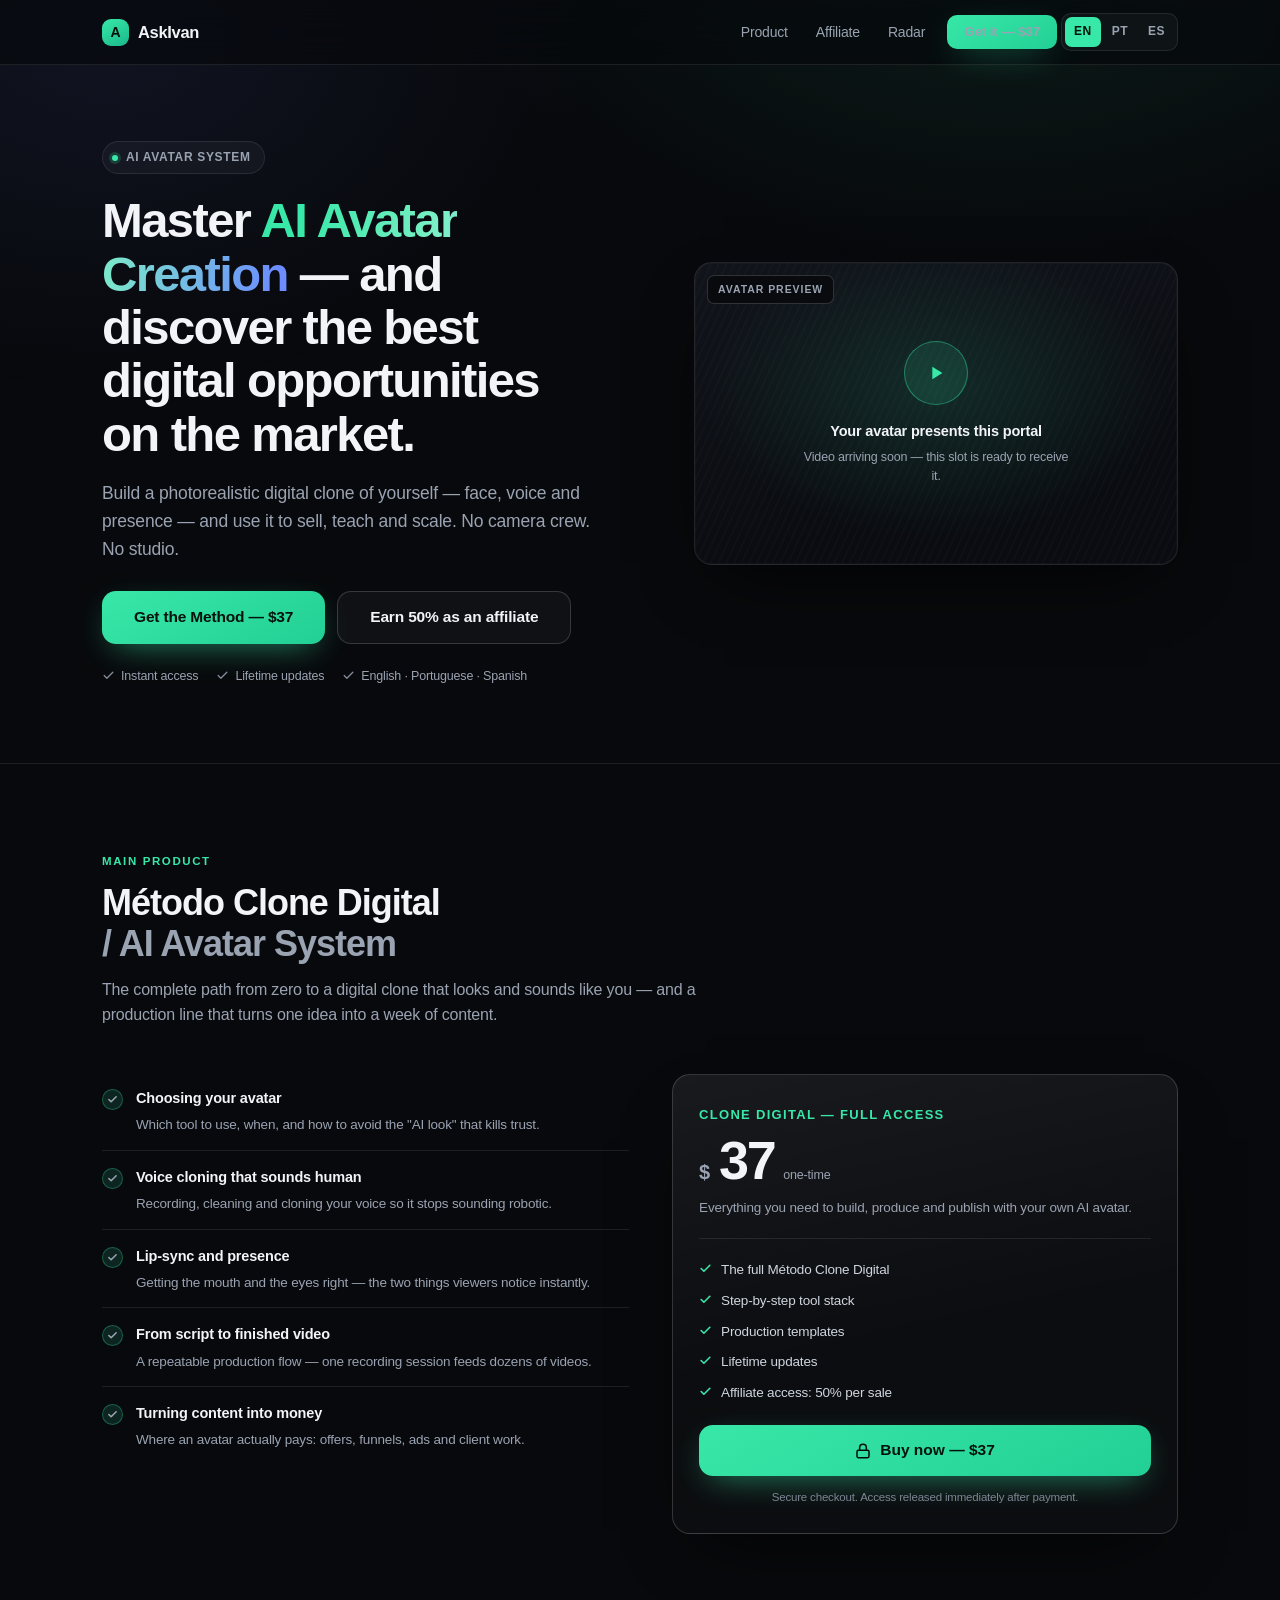
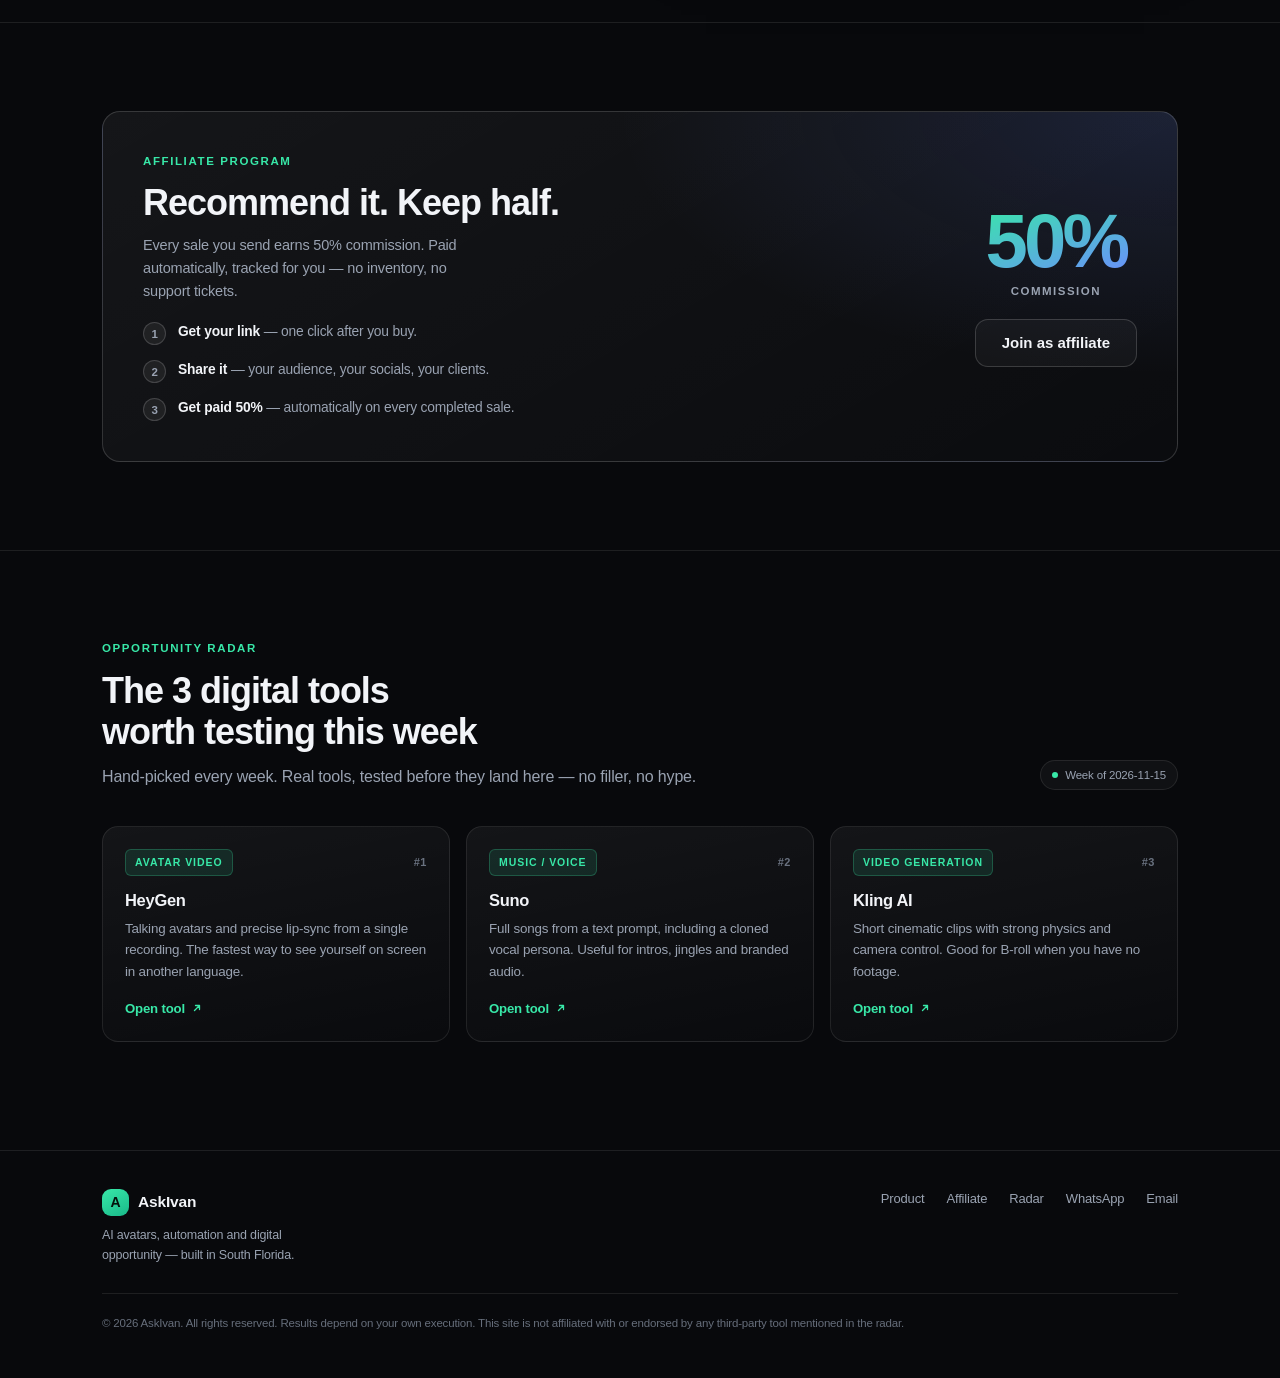
==== index.html @ 00fe72eb "askivan.co: multilingual portal (EN/PT/ES), hero video slot, $37 product + 50% affiliate placeholder" ====
<!DOCTYPE html>
<html lang="en">
<head>
<meta charset="UTF-8">
<meta name="viewport" content="width=device-width, initial-scale=1.0">
<title>AskIvan — AI Avatar System | Domine Avatares com IA</title>
<meta name="description" content="Master AI avatar creation and discover the best digital opportunities on the market. Método Clone Digital + weekly opportunity radar.">
<meta name="theme-color" content="#08090c">
<script>document.documentElement.classList.add("js")</script>
<meta property="og:type" content="website">
<meta property="og:url" content="https://askivan.co/">
<meta property="og:title" content="AskIvan — AI Avatar System">
<meta property="og:description" content="Master AI avatar creation — and discover the best digital opportunities on the market.">
<link rel="canonical" href="https://askivan.co/">
<link rel="icon" href="data:image/svg+xml,<svg xmlns='http://www.w3.org/2000/svg' viewBox='0 0 100 100'><rect width='100' height='100' rx='22' fill='%230b0d11'/><text x='50' y='68' font-size='52' font-family='system-ui,sans-serif' font-weight='700' fill='%2338e8a8' text-anchor='middle'>A</text></svg>">
<style>
:root{
  --bg:#08090c;
  --bg-2:#0d0f14;
  --surface:rgba(255,255,255,.035);
  --surface-2:rgba(255,255,255,.06);
  --line:rgba(255,255,255,.09);
  --line-2:rgba(255,255,255,.16);
  --text:#f2f4f8;
  --muted:#9aa3b2;
  --accent:#38e8a8;
  --accent-ink:#04120c;
  --accent-2:#6c8cff;
  --radius:18px;
  --max:1120px;
  --ease:cubic-bezier(.22,.61,.36,1);
}
*,*::before,*::after{box-sizing:border-box;margin:0;padding:0}
html{scroll-behavior:smooth;-webkit-text-size-adjust:100%}
body{
  background:var(--bg);color:var(--text);
  font-family:-apple-system,BlinkMacSystemFont,"Segoe UI",Inter,Roboto,"Helvetica Neue",Arial,sans-serif;
  line-height:1.6;letter-spacing:-.011em;
  -webkit-font-smoothing:antialiased;
  overflow-x:hidden;
}
body::before{
  content:"";position:fixed;inset:0;pointer-events:none;z-index:0;
  background:
    radial-gradient(60rem 40rem at 78% -12%,rgba(56,232,168,.10),transparent 60%),
    radial-gradient(50rem 36rem at 8% 4%,rgba(108,140,255,.09),transparent 62%);
}
img,video{max-width:100%;display:block}
a{color:inherit;text-decoration:none}
button{font:inherit;color:inherit;border:0;background:none;cursor:pointer}
:focus-visible{outline:2px solid var(--accent);outline-offset:3px;border-radius:6px}
.wrap{width:100%;max-width:var(--max);margin:0 auto;padding:0 22px;position:relative;z-index:1}
.sr{position:absolute;width:1px;height:1px;padding:0;margin:-1px;overflow:hidden;clip:rect(0 0 0 0);white-space:nowrap;border:0}

/* ---------- header ---------- */
.site-header{
  position:sticky;top:0;z-index:50;
  backdrop-filter:blur(18px) saturate(150%);
  -webkit-backdrop-filter:blur(18px) saturate(150%);
  background:rgba(8,9,12,.72);
  border-bottom:1px solid var(--line);
}
.header-inner{display:flex;align-items:center;gap:14px;height:64px}
.brand{display:flex;align-items:center;gap:9px;font-weight:750;font-size:16.5px;letter-spacing:-.02em;flex-shrink:0}
.brand-mark{
  width:27px;height:27px;border-radius:9px;display:grid;place-items:center;
  background:linear-gradient(150deg,var(--accent),#19b98a);
  color:var(--accent-ink);font-size:14px;font-weight:800;
}
.nav{display:flex;gap:4px;margin-left:auto;align-items:center}
.nav a{
  padding:8px 12px;border-radius:9px;font-size:14px;color:var(--muted);
  transition:color .18s var(--ease),background .18s var(--ease);white-space:nowrap;
}
.nav a:hover{color:var(--text);background:var(--surface)}
.lang{
  display:flex;gap:2px;padding:3px;border-radius:10px;
  background:var(--surface);border:1px solid var(--line);flex-shrink:0;
}
.lang button{
  padding:5px 9px;border-radius:7px;font-size:12px;font-weight:700;letter-spacing:.04em;
  color:var(--muted);transition:all .18s var(--ease);
}
.lang button:hover{color:var(--text)}
.lang button[aria-pressed="true"]{background:var(--accent);color:var(--accent-ink)}

/* ---------- buttons ---------- */
.btn{
  display:inline-flex;align-items:center;justify-content:center;gap:9px;
  padding:14px 26px;border-radius:13px;font-weight:680;font-size:15px;
  transition:transform .18s var(--ease),box-shadow .22s var(--ease),background .18s var(--ease),border-color .18s var(--ease);
  text-align:center;line-height:1.2;
}
.btn:hover{transform:translateY(-2px)}
.btn:active{transform:translateY(0)}
.btn-primary{
  background:linear-gradient(150deg,var(--accent),#22cf95);
  color:var(--accent-ink);
  box-shadow:0 10px 34px -12px rgba(56,232,168,.65);
}
.btn-primary:hover{box-shadow:0 16px 42px -12px rgba(56,232,168,.8)}
.btn-ghost{
  background:var(--surface);border:1px solid var(--line-2);color:var(--text);
}
.btn-ghost:hover{background:var(--surface-2);border-color:rgba(255,255,255,.28)}
.btn-lg{padding:16px 32px;font-size:15.5px;border-radius:14px}
.btn-block{width:100%}

/* ---------- hero ---------- */
.hero{padding:clamp(38px,6vw,76px) 0 clamp(46px,6vw,80px)}
.hero-grid{
  display:grid;grid-template-columns:1.05fr .95fr;
  gap:clamp(28px,4.5vw,58px);align-items:center;
}
.eyebrow{
  display:inline-flex;align-items:center;gap:8px;
  padding:6px 13px 6px 9px;border-radius:999px;
  background:var(--surface);border:1px solid var(--line);
  font-size:12px;font-weight:650;letter-spacing:.055em;text-transform:uppercase;color:var(--muted);
  margin-bottom:20px;
}
.dot{width:6px;height:6px;border-radius:50%;background:var(--accent);box-shadow:0 0 0 3px rgba(56,232,168,.18)}
h1{
  font-size:clamp(30px,4.6vw,49px);line-height:1.09;letter-spacing:-.033em;font-weight:780;
  margin-bottom:18px;text-wrap:balance;
}
.grad{
  background:linear-gradient(100deg,var(--accent) 12%,#7df0c6 48%,var(--accent-2) 96%);
  -webkit-background-clip:text;background-clip:text;color:transparent;
}
.lede{font-size:clamp(15px,1.55vw,17.5px);color:var(--muted);max-width:36em;margin-bottom:28px;text-wrap:pretty}
.hero-cta{display:flex;flex-wrap:wrap;gap:12px;margin-bottom:22px}
.micro{display:flex;flex-wrap:wrap;gap:7px 18px;font-size:12.5px;color:var(--muted)}
.micro span{display:inline-flex;align-items:center;gap:6px}
.micro svg{flex-shrink:0;opacity:.85}

/* video slot */
.video-slot{
  position:relative;border-radius:var(--radius);overflow:hidden;
  border:1px solid var(--line);background:linear-gradient(165deg,#11141b,#0a0c11 72%);
  aspect-ratio:16/10;
  box-shadow:0 28px 70px -30px rgba(0,0,0,.95),0 0 0 1px rgba(255,255,255,.02) inset;
}
.video-slot video,.video-slot iframe{width:100%;height:100%;object-fit:cover;border:0}
.video-ph{
  position:absolute;inset:0;display:grid;place-items:center;text-align:center;padding:26px;
  background:
    radial-gradient(70% 70% at 50% 42%,rgba(56,232,168,.13),transparent 70%),
    repeating-linear-gradient(115deg,rgba(255,255,255,.014) 0 2px,transparent 2px 7px);
}
.video-ph-inner{max-width:270px}
.play-ring{
  width:64px;height:64px;border-radius:50%;display:grid;place-items:center;margin:0 auto 15px;
  background:rgba(56,232,168,.11);border:1px solid rgba(56,232,168,.42);color:var(--accent);
  transition:transform .25s var(--ease),background .25s var(--ease);
}
.video-slot:hover .play-ring{transform:scale(1.07);background:rgba(56,232,168,.17)}
.video-ph strong{display:block;font-size:14.5px;font-weight:680;margin-bottom:5px}
.video-ph small{display:block;font-size:12.5px;color:var(--muted);line-height:1.5}
.video-badge{
  position:absolute;top:12px;left:12px;z-index:2;
  padding:5px 10px;border-radius:7px;font-size:10.5px;font-weight:700;letter-spacing:.09em;text-transform:uppercase;
  background:rgba(8,9,12,.82);border:1px solid var(--line-2);color:var(--muted);
  backdrop-filter:blur(8px);
}

/* ---------- sections ---------- */
section{position:relative;z-index:1}
.sec{padding:clamp(50px,7vw,88px) 0;border-top:1px solid var(--line)}
.sec-head{max-width:640px;margin-bottom:clamp(30px,4vw,46px)}
.kicker{
  font-size:11.5px;font-weight:720;letter-spacing:.14em;text-transform:uppercase;
  color:var(--accent);margin-bottom:12px;display:block;
}
h2{font-size:clamp(24px,3.3vw,36px);line-height:1.15;letter-spacing:-.028em;font-weight:760;margin-bottom:12px;text-wrap:balance}
.sec-head p{color:var(--muted);font-size:clamp(14.5px,1.4vw,16px);text-wrap:pretty}

/* product */
.product-grid{display:grid;grid-template-columns:1.02fr .98fr;gap:clamp(24px,3.4vw,46px);align-items:start}
.features{list-style:none;display:grid;gap:2px}
.features li{display:flex;gap:13px;padding:13px 0;border-bottom:1px solid var(--line);align-items:flex-start}
.features li:last-child{border-bottom:0}
.check{
  width:21px;height:21px;border-radius:50%;flex-shrink:0;display:grid;place-items:center;margin-top:2px;
  background:rgba(56,232,168,.13);border:1px solid rgba(56,232,168,.3);color:var(--accent);
}
.features b{display:block;font-size:14.5px;font-weight:660;margin-bottom:1px}
.features span{font-size:13.5px;color:var(--muted);line-height:1.5}
.price-card{
  border-radius:var(--radius);padding:26px;position:relative;overflow:hidden;
  background:linear-gradient(168deg,rgba(255,255,255,.07),rgba(255,255,255,.02) 55%);
  border:1px solid var(--line-2);
  box-shadow:0 30px 70px -34px rgba(0,0,0,.9);
}
.price-card::before{
  content:"";position:absolute;inset:-1px -1px auto;height:1px;
  background:linear-gradient(90deg,transparent,rgba(56,232,168,.75),transparent);
}
.price-tag{display:flex;align-items:baseline;gap:9px;margin:6px 0 4px}
.price-tag .cur{font-size:20px;font-weight:600;color:var(--muted)}
.price-tag .amt{font-size:clamp(42px,5.4vw,54px);font-weight:780;letter-spacing:-.045em;line-height:1}
.price-tag .per{font-size:12.5px;color:var(--muted);font-weight:500}
.plan-name{font-size:13px;font-weight:700;letter-spacing:.1em;text-transform:uppercase;color:var(--accent)}
.plan-desc{color:var(--muted);font-size:13.5px;margin:10px 0 20px;line-height:1.55}
.plan-list{list-style:none;display:grid;gap:9px;margin:0 0 22px;font-size:13.5px}
.plan-list li{display:flex;gap:9px;align-items:flex-start;color:#cfd6e0}
.plan-list svg{color:var(--accent);flex-shrink:0;margin-top:3px}
.plan-note{font-size:11.5px;color:#7d8694;text-align:center;margin-top:13px;line-height:1.55}
.price-card hr{border:0;border-top:1px solid var(--line);margin:20px 0}

/* affiliate */
.aff{
  border-radius:var(--radius);padding:clamp(24px,3.6vw,40px);position:relative;overflow:hidden;
  background:
    radial-gradient(90% 130% at 100% 0%,rgba(108,140,255,.15),transparent 58%),
    linear-gradient(150deg,rgba(255,255,255,.055),rgba(255,255,255,.015));
  border:1px solid var(--line-2);
}
.aff-grid{display:grid;grid-template-columns:1fr auto;gap:clamp(22px,3.4vw,44px);align-items:center}
.aff-pct{text-align:center;flex-shrink:0}
.aff-pct .n{
  font-size:clamp(52px,7.4vw,76px);font-weight:800;line-height:.92;letter-spacing:-.05em;
  background:linear-gradient(160deg,var(--accent),var(--accent-2));
  -webkit-background-clip:text;background-clip:text;color:transparent;
}
.aff-pct small{display:block;font-size:11.5px;letter-spacing:.13em;text-transform:uppercase;color:var(--muted);margin-top:6px;font-weight:650}
.steps{list-style:none;display:grid;gap:14px;margin:18px 0 0}
.steps li{display:flex;gap:12px;align-items:flex-start;font-size:13.8px}
.step-n{
  width:23px;height:23px;border-radius:50%;flex-shrink:0;display:grid;place-items:center;
  font-size:11.5px;font-weight:750;background:var(--surface-2);border:1px solid var(--line-2);color:var(--text);margin-top:1px;
}
.steps b{font-weight:660}
.steps span{color:var(--muted)}

/* radar */
.radar-head{display:flex;flex-wrap:wrap;align-items:flex-end;justify-content:space-between;gap:14px;margin-bottom:clamp(24px,3.4vw,36px)}
.radar-meta{
  display:inline-flex;align-items:center;gap:7px;font-size:11.5px;color:var(--muted);
  padding:5px 11px;border-radius:999px;background:var(--surface);border:1px solid var(--line);white-space:nowrap;
}
.pulse{width:6px;height:6px;border-radius:50%;background:var(--accent);animation:pulse 2.4s var(--ease) infinite}
@keyframes pulse{0%,100%{opacity:1;box-shadow:0 0 0 0 rgba(56,232,168,.5)}50%{opacity:.55;box-shadow:0 0 0 5px rgba(56,232,168,0)}}
.radar-grid{display:grid;grid-template-columns:repeat(3,1fr);gap:16px}
.card{
  display:flex;flex-direction:column;border-radius:16px;padding:22px;
  background:linear-gradient(168deg,rgba(255,255,255,.05),rgba(255,255,255,.012));
  border:1px solid var(--line);
  transition:transform .22s var(--ease),border-color .22s var(--ease),background .22s var(--ease),box-shadow .22s var(--ease);
  position:relative;overflow:hidden;
}
.card:hover{transform:translateY(-3px);border-color:rgba(56,232,168,.4);background:linear-gradient(168deg,rgba(56,232,168,.06),rgba(255,255,255,.02));box-shadow:0 22px 44px -26px rgba(0,0,0,.9)}
.card-top{display:flex;align-items:center;justify-content:space-between;gap:10px;margin-bottom:14px}
.tag{
  font-size:10.5px;font-weight:720;letter-spacing:.09em;text-transform:uppercase;
  padding:4px 9px;border-radius:6px;background:rgba(56,232,168,.11);color:var(--accent);border:1px solid rgba(56,232,168,.24);
}
.rank{font-size:11px;color:#69717f;font-weight:700;letter-spacing:.05em}
.card h3{font-size:16.5px;font-weight:700;letter-spacing:-.018em;margin-bottom:7px;line-height:1.3}
.card p{font-size:13.4px;color:var(--muted);line-height:1.58;margin-bottom:16px;flex:1}
.card-link{display:inline-flex;align-items:center;gap:6px;font-size:13.2px;font-weight:660;color:var(--accent);margin-top:auto}
.card-link svg{transition:transform .2s var(--ease)}
.card:hover .card-link svg{transform:translate(3px,-3px)}
.card-loading{opacity:.5}

/* footer */
.site-footer{border-top:1px solid var(--line);padding:38px 0 46px;margin-top:20px}
.foot-grid{display:flex;flex-wrap:wrap;gap:20px;justify-content:space-between;align-items:flex-start}
.foot-brand{font-weight:750;font-size:15.5px;display:flex;align-items:center;gap:9px;margin-bottom:9px}
.foot-note{font-size:12.5px;color:var(--muted);max-width:30ch;line-height:1.6}
.foot-links{display:flex;flex-wrap:wrap;gap:9px 22px;font-size:13px}
.foot-links a{color:var(--muted);transition:color .18s var(--ease)}
.foot-links a:hover{color:var(--accent)}
.legal{font-size:11.5px;color:#666e7b;margin-top:28px;padding-top:20px;border-top:1px solid var(--line);line-height:1.6}

/* modal */
.modal{
  position:fixed;inset:0;z-index:100;display:none;place-items:center;padding:20px;
  background:rgba(4,5,7,.78);backdrop-filter:blur(7px);-webkit-backdrop-filter:blur(7px);
}
.modal[open]{display:grid}
.modal-box{
  width:100%;max-width:440px;border-radius:20px;padding:30px;
  background:linear-gradient(168deg,#141821,#0b0d12);
  border:1px solid var(--line-2);box-shadow:0 40px 90px -30px #000;
  position:relative;animation:pop .24s var(--ease);
}
@keyframes pop{from{opacity:0;transform:translateY(12px) scale(.98)}to{opacity:1;transform:none}}
.modal-x{position:absolute;top:13px;right:13px;width:31px;height:31px;border-radius:9px;display:grid;place-items:center;color:var(--muted);background:var(--surface)}
.modal-x:hover{color:var(--text);background:var(--surface-2)}
.modal-box h3{font-size:20px;font-weight:730;letter-spacing:-.02em;margin-bottom:9px;padding-right:30px}
.modal-box p{font-size:14px;color:var(--muted);line-height:1.62;margin-bottom:22px}
.modal-tag{
  display:inline-block;font-size:10.5px;font-weight:720;letter-spacing:.1em;text-transform:uppercase;
  color:var(--accent);background:rgba(56,232,168,.1);border:1px solid rgba(56,232,168,.25);
  padding:4px 9px;border-radius:6px;margin-bottom:13px;
}

/* reveal — content is visible by default; only the .js class hides it first,
   so a failed script can never leave the page blank. */
.js .reveal{opacity:0;transform:translateY(16px);transition:opacity .6s var(--ease),transform .6s var(--ease)}
.js .reveal.in{opacity:1;transform:none}

/* ---------- responsive ---------- */
@media (max-width:900px){
  .hero-grid,.product-grid{grid-template-columns:1fr}
  .hero-grid{gap:32px}
  .video-slot{order:-1;aspect-ratio:16/11}
  .radar-grid{grid-template-columns:1fr}
  .aff-grid{grid-template-columns:1fr;text-align:left}
  .aff-pct{text-align:left}
  .nav a[data-nav]{display:none}
}
@media (max-width:600px){
  .header-inner{height:58px;gap:10px}
  .brand{font-size:15px}
  .btn-header{display:none}
  .lang button{padding:8px 12px;min-height:40px;min-width:40px}
  .wrap{padding:0 17px}
  .hero-cta{flex-direction:column}
  .hero-cta .btn{width:100%}
  .price-card{padding:22px}
  .modal-box{padding:24px}
  .video-slot{aspect-ratio:4/3}
}
@media (prefers-reduced-motion:reduce){
  *{animation-duration:.01ms!important;transition-duration:.01ms!important;scroll-behavior:auto!important}
  .reveal{opacity:1;transform:none}
}
</style>
</head>
<body>

<header class="site-header">
  <div class="wrap header-inner">
    <a href="#top" class="brand" aria-label="AskIvan">
      <span class="brand-mark" aria-hidden="true">A</span>
      <span>AskIvan</span>
    </a>
    <nav class="nav" aria-label="Main">
      <a href="#product" data-nav data-t="nav.product">Product</a>
      <a href="#affiliate" data-nav data-t="nav.affiliate">Affiliate</a>
      <a href="#radar" data-nav data-t="nav.radar">Radar</a>
      <a href="#buy" class="btn btn-primary btn-header" style="padding:9px 17px;font-size:13.5px;border-radius:10px;margin-left:6px">
        <span data-t="nav.buy">Get it — $37</span>
      </a>
      <div class="lang" role="group" aria-label="Language">
        <button type="button" data-lang="en" aria-pressed="true">EN</button>
        <button type="button" data-lang="pt" aria-pressed="false">PT</button>
        <button type="button" data-lang="es" aria-pressed="false">ES</button>
      </div>
    </nav>
  </div>
</header>

<main id="top">

  <!-- ============ HERO ============ -->
  <section class="hero">
    <div class="wrap hero-grid">
      <div>
        <span class="eyebrow"><span class="dot" aria-hidden="true"></span><span data-t="hero.eyebrow">AI Avatar System</span></span>
        <h1><span data-t="hero.h1a">Master</span> <span class="grad" data-t="hero.h1b">AI Avatar Creation</span> <span data-t="hero.h1c">— and discover the best digital opportunities on the market.</span></h1>
        <p class="lede" data-t="hero.lede">Build a photorealistic digital clone of yourself — face, voice and presence — and use it to sell, teach and scale. No camera crew. No studio.</p>
        <div class="hero-cta">
          <a href="#buy" class="btn btn-primary btn-lg">
            <span data-t="hero.cta1">Get the Method — $37</span>
          </a>
          <a href="#affiliate" class="btn btn-ghost btn-lg">
            <span data-t="hero.cta2">Earn 50% as an affiliate</span>
          </a>
        </div>
        <div class="micro">
          <span>
            <svg width="13" height="13" viewBox="0 0 24 24" fill="none" stroke="currentColor" stroke-width="2.4" stroke-linecap="round" stroke-linejoin="round" aria-hidden="true"><polyline points="20 6 9 17 4 12"/></svg>
            <span data-t="hero.m1">Instant access</span>
          </span>
          <span>
            <svg width="13" height="13" viewBox="0 0 24 24" fill="none" stroke="currentColor" stroke-width="2.4" stroke-linecap="round" stroke-linejoin="round" aria-hidden="true"><polyline points="20 6 9 17 4 12"/></svg>
            <span data-t="hero.m2">Lifetime updates</span>
          </span>
          <span>
            <svg width="13" height="13" viewBox="0 0 24 24" fill="none" stroke="currentColor" stroke-width="2.4" stroke-linecap="round" stroke-linejoin="round" aria-hidden="true"><polyline points="20 6 9 17 4 12"/></svg>
            <span data-t="hero.m3">English · Portuguese · Spanish</span>
          </span>
        </div>
      </div>

      <!-- HERO VIDEO SLOT — set CONFIG.heroVideo below (mp4 URL or video ID) and it renders automatically -->
      <div class="video-slot" id="heroVideoSlot">
        <span class="video-badge" data-t="hero.videobadge">Avatar preview</span>
        <div class="video-ph">
          <div class="video-ph-inner">
            <div class="play-ring" aria-hidden="true">
              <svg width="22" height="22" viewBox="0 0 24 24" fill="currentColor"><path d="M8 5.14v13.72L19 12z"/></svg>
            </div>
            <strong data-t="hero.videotitle">Your avatar presents this portal</strong>
            <small data-t="hero.videosub">Video arriving soon — this slot is ready to receive it.</small>
          </div>
        </div>
      </div>
    </div>
  </section>

  <!-- ============ PRODUCT ============ -->
  <section class="sec" id="product">
    <div class="wrap">
      <div class="sec-head reveal">
        <span class="kicker" data-t="prod.kicker">Main product</span>
        <h2><span data-t="prod.h2a">Método Clone Digital</span> <span style="color:var(--muted);font-weight:600">/ AI Avatar System</span></h2>
        <p data-t="prod.sub">The complete path from zero to a digital clone that looks and sounds like you — and a production line that turns one idea into a week of content.</p>
      </div>

      <div class="product-grid">
        <ul class="features reveal">
          <li>
            <span class="check" aria-hidden="true"><svg width="11" height="11" viewBox="0 0 24 24" fill="none" stroke="currentColor" stroke-width="3.4" stroke-linecap="round" stroke-linejoin="round"><polyline points="20 6 9 17 4 12"/></svg></span>
            <div><b data-t="prod.f1t">Choosing your avatar</b><span data-t="prod.f1d">Which tool to use, when, and how to avoid the "AI look" that kills trust.</span></div>
          </li>
          <li>
            <span class="check" aria-hidden="true"><svg width="11" height="11" viewBox="0 0 24 24" fill="none" stroke="currentColor" stroke-width="3.4" stroke-linecap="round" stroke-linejoin="round"><polyline points="20 6 9 17 4 12"/></svg></span>
            <div><b data-t="prod.f2t">Voice cloning that sounds human</b><span data-t="prod.f2d">Recording, cleaning and cloning your voice so it stops sounding robotic.</span></div>
          </li>
          <li>
            <span class="check" aria-hidden="true"><svg width="11" height="11" viewBox="0 0 24 24" fill="none" stroke="currentColor" stroke-width="3.4" stroke-linecap="round" stroke-linejoin="round"><polyline points="20 6 9 17 4 12"/></svg></span>
            <div><b data-t="prod.f3t">Lip-sync and presence</b><span data-t="prod.f3d">Getting the mouth and the eyes right — the two things viewers notice instantly.</span></div>
          </li>
          <li>
            <span class="check" aria-hidden="true"><svg width="11" height="11" viewBox="0 0 24 24" fill="none" stroke="currentColor" stroke-width="3.4" stroke-linecap="round" stroke-linejoin="round"><polyline points="20 6 9 17 4 12"/></svg></span>
            <div><b data-t="prod.f4t">From script to finished video</b><span data-t="prod.f4d">A repeatable production flow — one recording session feeds dozens of videos.</span></div>
          </li>
          <li>
            <span class="check" aria-hidden="true"><svg width="11" height="11" viewBox="0 0 24 24" fill="none" stroke="currentColor" stroke-width="3.4" stroke-linecap="round" stroke-linejoin="round"><polyline points="20 6 9 17 4 12"/></svg></span>
            <div><b data-t="prod.f5t">Turning content into money</b><span data-t="prod.f5d">Where an avatar actually pays: offers, funnels, ads and client work.</span></div>
          </li>
        </ul>

        <div class="price-card reveal" id="buy">
          <span class="plan-name" data-t="prod.plan">Clone Digital — full access</span>
          <div class="price-tag">
            <span class="cur">$</span><span class="amt">37</span>
            <span class="per" data-t="prod.once">one-time</span>
          </div>
          <p class="plan-desc" data-t="prod.desc">Everything you need to build, produce and publish with your own AI avatar.</p>
          <hr>
          <ul class="plan-list">
            <li><svg width="13" height="13" viewBox="0 0 24 24" fill="none" stroke="currentColor" stroke-width="3" stroke-linecap="round" stroke-linejoin="round"><polyline points="20 6 9 17 4 12"/></svg><span data-t="prod.p1">The full Método Clone Digital</span></li>
            <li><svg width="13" height="13" viewBox="0 0 24 24" fill="none" stroke="currentColor" stroke-width="3" stroke-linecap="round" stroke-linejoin="round"><polyline points="20 6 9 17 4 12"/></svg><span data-t="prod.p2">Step-by-step tool stack</span></li>
            <li><svg width="13" height="13" viewBox="0 0 24 24" fill="none" stroke="currentColor" stroke-width="3" stroke-linecap="round" stroke-linejoin="round"><polyline points="20 6 9 17 4 12"/></svg><span data-t="prod.p3">Production templates</span></li>
            <li><svg width="13" height="13" viewBox="0 0 24 24" fill="none" stroke="currentColor" stroke-width="3" stroke-linecap="round" stroke-linejoin="round"><polyline points="20 6 9 17 4 12"/></svg><span data-t="prod.p4">Lifetime updates</span></li>
            <li><svg width="13" height="13" viewBox="0 0 24 24" fill="none" stroke="currentColor" stroke-width="3" stroke-linecap="round" stroke-linejoin="round"><polyline points="20 6 9 17 4 12"/></svg><span data-t="prod.p5">Affiliate access: 50% per sale</span></li>
          </ul>
          <button type="button" class="btn btn-primary btn-block btn-lg" id="buyBtn" data-checkout="whop">
            <svg width="16" height="16" viewBox="0 0 24 24" fill="none" stroke="currentColor" stroke-width="2.3" stroke-linecap="round" stroke-linejoin="round" aria-hidden="true"><rect x="3" y="11" width="18" height="11" rx="2"/><path d="M7 11V7a5 5 0 0110 0v4"/></svg>
            <span data-t="prod.cta">Buy now — $37</span>
          </button>
          <p class="plan-note" data-t="prod.note">Secure checkout. Access released immediately after payment.</p>
        </div>
      </div>
    </div>
  </section>

  <!-- ============ AFFILIATE ============ -->
  <section class="sec" id="affiliate">
    <div class="wrap">
      <div class="aff reveal">
        <div class="aff-grid">
          <div>
            <span class="kicker" data-t="aff.kicker">Affiliate program</span>
            <h2 style="margin-bottom:10px" data-t="aff.h2">Recommend it. Keep half.</h2>
            <p style="color:var(--muted);font-size:14.5px;max-width:40ch" data-t="aff.sub">Every sale you send earns 50% commission. Paid automatically, tracked for you — no inventory, no support tickets.</p>
            <ul class="steps">
              <li><span class="step-n">1</span><div><b data-t="aff.s1t">Get your link</b> <span data-t="aff.s1d">— one click after you buy.</span></div></li>
              <li><span class="step-n">2</span><div><b data-t="aff.s2t">Share it</b> <span data-t="aff.s2d">— your audience, your socials, your clients.</span></div></li>
              <li><span class="step-n">3</span><div><b data-t="aff.s3t">Get paid 50%</b> <span data-t="aff.s3d">— automatically on every completed sale.</span></div></li>
            </ul>
          </div>
          <div class="aff-pct">
            <div class="n">50%</div>
            <small data-t="aff.pct">commission</small>
            <button type="button" class="btn btn-ghost" id="affBtn" style="margin-top:18px;width:100%" data-affiliate="pending">
              <span data-t="aff.cta">Join as affiliate</span>
            </button>
          </div>
        </div>
      </div>
    </div>
  </section>

  <!-- ============ RADAR ============ -->
  <section class="sec" id="radar">
    <div class="wrap">
      <div class="radar-head">
        <div class="sec-head" style="margin-bottom:0">
          <span class="kicker" data-t="radar.kicker">Opportunity radar</span>
          <h2 data-t="radar.h2">The 3 digital tools worth testing this week</h2>
          <p data-t="radar.sub">Hand-picked every week. Real tools, tested before they land here — no filler, no hype.</p>
        </div>
        <span class="radar-meta">
          <span class="pulse" aria-hidden="true"></span>
          <span data-t="radar.updated">Updated weekly by Hermes</span>
        </span>
      </div>
      <div class="radar-grid" id="radarGrid" aria-live="polite"></div>
    </div>
  </section>

</main>

<footer class="site-footer">
  <div class="wrap">
    <div class="foot-grid">
      <div>
        <div class="foot-brand"><span class="brand-mark" aria-hidden="true">A</span> AskIvan</div>
        <p class="foot-note" data-t="foot.note">AI avatars, automation and digital opportunity — built in South Florida.</p>
      </div>
      <div class="foot-links">
        <a href="#product" data-t="nav.product">Product</a>
        <a href="#affiliate" data-t="nav.affiliate">Affiliate</a>
        <a href="#radar" data-t="nav.radar">Radar</a>
        <a href="https://wa.me/19548600537" target="_blank" rel="noopener">WhatsApp</a>
        <a href="mailto:ai360ivansilva@gmail.com">Email</a>
      </div>
    </div>
    <p class="legal" data-t="foot.legal">© 2026 AskIvan. All rights reserved. Results depend on your own execution. This site is not affiliated with or endorsed by any third-party tool mentioned in the radar.</p>
  </div>
</footer>

<!-- ============ MODAL (shown while checkout is being connected) ============ -->
<div class="modal" id="modal" role="dialog" aria-modal="true" aria-labelledby="modalTitle">
  <div class="modal-box">
    <button type="button" class="modal-x" id="modalX" aria-label="Close">
      <svg width="15" height="15" viewBox="0 0 24 24" fill="none" stroke="currentColor" stroke-width="2.6" stroke-linecap="round"><path d="M18 6L6 18M6 6l12 12"/></svg>
    </button>
    <span class="modal-tag" id="modalTag">Checkout</span>
    <h3 id="modalTitle">Checkout opens in minutes</h3>
    <p id="modalBody">We are finalizing the secure checkout. Message me on WhatsApp now and I will hold your $37 access at launch price.</p>
    <a href="https://wa.me/19548600537" class="btn btn-primary btn-block" target="_blank" rel="noopener" id="modalCta">Talk to Ivan on WhatsApp</a>
    <button type="button" class="btn btn-ghost btn-block" id="modalClose" style="margin-top:9px">Close</button>
  </div>
</div>

<script>
/* ============================================================
   CONFIG — set these to go live. Empty string = safe placeholder.
   ============================================================ */
const CONFIG = {
  checkoutUrl:  "",      // e.g. "https://whop.com/askivan/clone-digital"  -> buy button goes there
  affiliateUrl: "",      // e.g. Whop affiliate signup URL
  heroVideo:    "",      // e.g. "assets/avatar.mp4"  or  "https://youtu.be/VIDEO_ID"
  whatsapp:     "19548600537",
  radarPath:    "radar.json",
  defaultLang:  "en"     // used only if the browser language is not EN/PT/ES
};

/* ============================================================
   i18n
   ============================================================ */
const I18N = {
  en: {
    "nav.product":"Product","nav.affiliate":"Affiliate","nav.radar":"Radar","nav.buy":"Get it — $37",
    "hero.eyebrow":"AI Avatar System",
    "hero.h1a":"Master","hero.h1b":"AI Avatar Creation","hero.h1c":"— and discover the best digital opportunities on the market.",
    "hero.lede":"Build a photorealistic digital clone of yourself — face, voice and presence — and use it to sell, teach and scale. No camera crew. No studio.",
    "hero.cta1":"Get the Method — $37","hero.cta2":"Earn 50% as an affiliate",
    "hero.m1":"Instant access","hero.m2":"Lifetime updates","hero.m3":"English · Portuguese · Spanish",
    "hero.videobadge":"Avatar preview",
    "hero.videotitle":"Your avatar presents this portal",
    "hero.videosub":"Video arriving soon — this slot is ready to receive it.",
    "prod.kicker":"Main product","prod.h2a":"Método Clone Digital",
    "prod.sub":"The complete path from zero to a digital clone that looks and sounds like you — and a production line that turns one idea into a week of content.",
    "prod.f1t":"Choosing your avatar","prod.f1d":"Which tool to use, when, and how to avoid the \"AI look\" that kills trust.",
    "prod.f2t":"Voice cloning that sounds human","prod.f2d":"Recording, cleaning and cloning your voice so it stops sounding robotic.",
    "prod.f3t":"Lip-sync and presence","prod.f3d":"Getting the mouth and the eyes right — the two things viewers notice instantly.",
    "prod.f4t":"From script to finished video","prod.f4d":"A repeatable production flow — one recording session feeds dozens of videos.",
    "prod.f5t":"Turning content into money","prod.f5d":"Where an avatar actually pays: offers, funnels, ads and client work.",
    "prod.plan":"Clone Digital — full access","prod.once":"one-time",
    "prod.desc":"Everything you need to build, produce and publish with your own AI avatar.",
    "prod.p1":"The full Método Clone Digital","prod.p2":"Step-by-step tool stack","prod.p3":"Production templates","prod.p4":"Lifetime updates","prod.p5":"Affiliate access: 50% per sale",
    "prod.cta":"Buy now — $37","prod.note":"Secure checkout. Access released immediately after payment.",
    "aff.kicker":"Affiliate program","aff.h2":"Recommend it. Keep half.",
    "aff.sub":"Every sale you send earns 50% commission. Paid automatically, tracked for you — no inventory, no support tickets.",
    "aff.s1t":"Get your link","aff.s1d":"— one click after you buy.",
    "aff.s2t":"Share it","aff.s2d":"— your audience, your socials, your clients.",
    "aff.s3t":"Get paid 50%","aff.s3d":"— automatically on every completed sale.",
    "aff.pct":"commission","aff.cta":"Join as affiliate",
    "radar.kicker":"Opportunity radar","radar.h2":"The 3 digital tools worth testing this week",
    "radar.sub":"Hand-picked every week. Real tools, tested before they land here — no filler, no hype.",
    "radar.updated":"Updated weekly by Hermes",
    "radar.visit":"Open tool","radar.week":"Week of",
    "foot.note":"AI avatars, automation and digital opportunity — built in South Florida.",
    "foot.legal":"© 2026 AskIvan. All rights reserved. Results depend on your own execution. This site is not affiliated with or endorsed by any third-party tool mentioned in the radar.",
    "modal.checkoutTag":"Checkout","modal.checkoutTitle":"Checkout opens in minutes",
    "modal.checkoutBody":"We are finalizing the secure checkout. Message me on WhatsApp now and I will hold your $37 access at launch price.",
    "modal.affTag":"Affiliate program","modal.affTitle":"Affiliate access is opening",
    "modal.affBody":"The 50% affiliate panel is being connected right now. Message me on WhatsApp and I will send your link as soon as it is live.",
    "modal.cta":"Talk to Ivan on WhatsApp","modal.close":"Close"
  },

  pt: {
    "nav.product":"Produto","nav.affiliate":"Afiliados","nav.radar":"Radar","nav.buy":"Quero — $37",
    "hero.eyebrow":"Sistema de Avatar IA",
    "hero.h1a":"Domine a","hero.h1b":"Criação de Avatares com IA","hero.h1c":"e descubra as melhores oportunidades digitais do mercado.",
    "hero.lede":"Construa um clone digital seu, fotorrealista — rosto, voz e presença — e use para vender, ensinar e escalar. Sem equipe de filmagem. Sem estúdio.",
    "hero.cta1":"Quero o Método — $37","hero.cta2":"Ganhar 50% como afiliado",
    "hero.m1":"Acesso imediato","hero.m2":"Atualizações incluídas","hero.m3":"Inglês · Português · Espanhol",
    "hero.videobadge":"Prévia do avatar",
    "hero.videotitle":"Seu avatar apresenta este portal",
    "hero.videosub":"O vídeo entra em breve — este espaço já está pronto para receber.",
    "prod.kicker":"Produto principal","prod.h2a":"Método Clone Digital",
    "prod.sub":"O caminho completo do zero até um clone digital que parece e soa como você — e uma linha de produção que transforma uma ideia em uma semana de conteúdo.",
    "prod.f1t":"Escolha do avatar","prod.f1d":"Qual ferramenta usar, quando, e como evitar o \"jeito de IA\" que destrói a confiança.",
    "prod.f2t":"Clonagem de voz natural","prod.f2d":"Gravar, limpar e clonar sua voz para ela parar de soar robótica.",
    "prod.f3t":"Sincronia labial e presença","prod.f3d":"Acertar a boca e o olhar — as duas coisas que o espectador percebe na hora.",
    "prod.f4t":"Do roteiro ao vídeo final","prod.f4d":"Um fluxo repetível — uma sessão de gravação alimenta dezenas de vídeos.",
    "prod.f5t":"Transformar conteúdo em dinheiro","prod.f5d":"Onde o avatar realmente paga: ofertas, funis, anúncios e trabalho para clientes.",
    "prod.plan":"Clone Digital — acesso completo","prod.once":"pagamento único",
    "prod.desc":"Tudo o que você precisa para construir, produzir e publicar com o seu próprio avatar de IA.",
    "prod.p1":"O Método Clone Digital completo","prod.p2":"Stack de ferramentas passo a passo","prod.p3":"Templates de produção","prod.p4":"Atualizações incluídas","prod.p5":"Acesso ao programa de afiliados: 50% por venda",
    "prod.cta":"Comprar agora — $37","prod.note":"Pagamento seguro. Acesso liberado logo após a confirmação.",
    "aff.kicker":"Programa de afiliados","aff.h2":"Indique. Fique com metade.",
    "aff.sub":"Cada venda que você traz paga 50% de comissão. Pago automaticamente, com rastreamento — sem estoque, sem suporte.",
    "aff.s1t":"Pegue seu link","aff.s1d":"— um clique depois da sua compra.",
    "aff.s2t":"Compartilhe","aff.s2d":"— sua audiência, suas redes, seus clientes.",
    "aff.s3t":"Receba 50%","aff.s3d":"— automaticamente em cada venda concluída.",
    "aff.pct":"de comissão","aff.cta":"Quero ser afiliado",
    "radar.kicker":"Radar de oportunidades","radar.h2":"As 3 ferramentas digitais que valem teste nesta semana",
    "radar.sub":"Selecionadas toda semana. Ferramentas reais, testadas antes de entrar aqui — sem enrolação, sem hype.",
    "radar.updated":"Atualizado toda semana pelo Hermes",
    "radar.visit":"Abrir ferramenta","radar.week":"Semana de",
    "foot.note":"Avatares de IA, automação e oportunidade digital — feito no Sul da Flórida.",
    "foot.legal":"© 2026 AskIvan. Todos os direitos reservados. Os resultados dependem da sua própria execução. Este site não é afiliado nem endossado por nenhuma ferramenta de terceiros citada no radar.",
    "modal.checkoutTag":"Checkout","modal.checkoutTitle":"O checkout abre em instantes",
    "modal.checkoutBody":"Estamos finalizando o checkout seguro. Me chame agora no WhatsApp e eu seguro seu acesso por $37 no preço de lançamento.",
    "modal.affTag":"Programa de afiliados","modal.affTitle":"O acesso de afiliado está abrindo",
    "modal.affBody":"O painel de afiliados com 50% está sendo conectado agora. Me chame no WhatsApp e eu envio seu link assim que estiver no ar.",
    "modal.cta":"Falar com Ivan no WhatsApp","modal.close":"Fechar"
  },

  es: {
    "nav.product":"Producto","nav.affiliate":"Afiliados","nav.radar":"Radar","nav.buy":"Quiero — $37",
    "hero.eyebrow":"Sistema de Avatar IA",
    "hero.h1a":"Domina la","hero.h1b":"Creación de Avatares con IA","hero.h1c":"y descubre las mejores oportunidades digitales del mercado.",
    "hero.lede":"Construye un clon digital tuyo, fotorrealista — rostro, voz y presencia — y úsalo para vender, enseñar y escalar. Sin equipo de filmación. Sin estudio.",
    "hero.cta1":"Quiero el Método — $37","hero.cta2":"Ganar 50% como afiliado",
    "hero.m1":"Acceso inmediato","hero.m2":"Actualizaciones incluidas","hero.m3":"Inglés · Portugués · Español",
    "hero.videobadge":"Vista previa del avatar",
    "hero.videotitle":"Tu avatar presenta este portal",
    "hero.videosub":"El video llega pronto — este espacio ya está listo para recibirlo.",
    "prod.kicker":"Producto principal","prod.h2a":"Método Clone Digital",
    "prod.sub":"El camino completo desde cero hasta un clon digital que se ve y suena como tú — y una línea de producción que convierte una idea en una semana de contenido.",
    "prod.f1t":"Elegir tu avatar","prod.f1d":"Qué herramienta usar, cuándo, y cómo evitar el \"aspecto de IA\" que destruye la confianza.",
    "prod.f2t":"Clonación de voz natural","prod.f2d":"Grabar, limpiar y clonar tu voz para que deje de sonar robótica.",
    "prod.f3t":"Sincronía labial y presencia","prod.f3d":"Acertar la boca y la mirada — las dos cosas que el espectador nota al instante.",
    "prod.f4t":"Del guion al video final","prod.f4d":"Un flujo repetible — una sesión de grabación alimenta decenas de videos.",
    "prod.f5t":"Convertir contenido en dinero","prod.f5d":"Donde el avatar realmente paga: ofertas, embudos, anuncios y trabajo para clientes.",
    "prod.plan":"Clone Digital — acceso completo","prod.once":"pago único",
    "prod.desc":"Todo lo que necesitas para construir, producir y publicar con tu propio avatar de IA.",
    "prod.p1":"El Método Clone Digital completo","prod.p2":"Stack de herramientas paso a paso","prod.p3":"Plantillas de producción","prod.p4":"Actualizaciones incluidas","prod.p5":"Acceso al programa de afiliados: 50% por venta",
    "prod.cta":"Comprar ahora — $37","prod.note":"Pago seguro. Acceso liberado justo después del pago.",
    "aff.kicker":"Programa de afiliados","aff.h2":"Recomiéndalo. Quédate con la mitad.",
    "aff.sub":"Cada venta que traigas gana 50% de comisión. Pagado automáticamente y con seguimiento — sin inventario, sin soporte.",
    "aff.s1t":"Obtén tu enlace","aff.s1d":"— un clic después de tu compra.",
    "aff.s2t":"Compártelo","aff.s2d":"— tu audiencia, tus redes, tus clientes.",
    "aff.s3t":"Cobra el 50%","aff.s3d":"— automáticamente en cada venta completada.",
    "aff.pct":"de comisión","aff.cta":"Quiero ser afiliado",
    "radar.kicker":"Radar de oportunidades","radar.h2":"Las 3 herramientas digitales que vale la pena probar esta semana",
    "radar.sub":"Seleccionadas cada semana. Herramientas reales, probadas antes de llegar aquí — sin relleno, sin hype.",
    "radar.updated":"Actualizado cada semana por Hermes",
    "radar.visit":"Abrir herramienta","radar.week":"Semana del",
    "foot.note":"Avatares de IA, automatización y oportunidad digital — hecho en el sur de Florida.",
    "foot.legal":"© 2026 AskIvan. Todos los derechos reservados. Los resultados dependen de tu propia ejecución. Este sitio no está afiliado ni respaldado por ninguna herramienta de terceros mencionada en el radar.",
    "modal.checkoutTag":"Checkout","modal.checkoutTitle":"El checkout abre en minutos",
    "modal.checkoutBody":"Estamos finalizando el checkout seguro. Escríbeme ahora por WhatsApp y te reservo el acceso por $37 al precio de lanzamiento.",
    "modal.affTag":"Programa de afiliados","modal.affTitle":"El acceso de afiliado está abriendo",
    "modal.affBody":"El panel de afiliados con 50% se está conectando ahora. Escríbeme por WhatsApp y te envío tu enlace en cuanto esté listo.",
    "modal.cta":"Hablar con Ivan por WhatsApp","modal.close":"Cerrar"
  }
};

const LANGS = ["en","pt","es"];
const META_DESC = {
  en:"Master AI avatar creation and discover the best digital opportunities on the market. Método Clone Digital + weekly opportunity radar.",
  pt:"Domine a criação de avatares com IA e descubra as melhores oportunidades digitais do mercado. Método Clone Digital + radar semanal.",
  es:"Domina la creación de avatares con IA y descubre las mejores oportunidades digitales del mercado. Método Clone Digital + radar semanal."
};

function dict(){ return I18N[document.documentElement.lang] || I18N.en; }
function t(key){ const d = dict(); return d[key] ?? I18N.en[key] ?? key; }

function applyLang(lang){
  if(!LANGS.includes(lang)) lang = CONFIG.defaultLang;
  const html = document.documentElement;
  html.lang = lang;
  if(html.dataset.lang === lang) { renderRadarIfReady(); return; }
  html.dataset.lang = lang;

  document.querySelectorAll("[data-t]").forEach(el=>{
    const v = t(el.dataset.t);
    if(v !== undefined) el.textContent = v;
  });

  document.querySelectorAll(".lang button").forEach(b=>{
    b.setAttribute("aria-pressed", String(b.dataset.lang === lang));
  });

  const md = document.querySelector('meta[name="description"]');
  if(md) md.setAttribute("content", META_DESC[lang] || META_DESC.en);
  if(radarData) renderRadar(radarData);
  refreshModal();
  try{ localStorage.setItem("askivan_lang", lang); }catch(e){}
}

function pickLang(){
  let saved = null;
  try{ saved = localStorage.getItem("askivan_lang"); }catch(e){}
  if(saved && LANGS.includes(saved)) return saved;
  const list = navigator.languages && navigator.languages.length ? navigator.languages : [navigator.language || "en"];
  for(const raw of list){
    const code = String(raw).toLowerCase().slice(0,2);
    if(LANGS.includes(code)) return code;
  }
  return CONFIG.defaultLang;
}

/* ============================================================
   RADAR — reads radar.json (updated by Hermes via commit).
   Falls back to a seed list so the section is never empty.
   ============================================================ */
const RADAR_FALLBACK = {
  updated:"", items:[
    { tag:"Avatar video", title:"HeyGen", desc:"Talking avatars and precise lip-sync from a single recording. The fastest way to see yourself on screen in another language.", url:"https://www.heygen.com" },
    { tag:"Music / voice", title:"Suno", desc:"Full songs from a text prompt, including a cloned vocal persona. Useful for intros, jingles and branded audio.", url:"https://suno.com" },
    { tag:"Video generation", title:"Kling AI", desc:"Short cinematic clips with strong physics and camera control. Good for B-roll when you have no footage.", url:"https://klingai.com" }
  ]
};
let radarData = null;

function esc(s){ return String(s ?? "").replace(/[&<>"']/g, c => ({"&":"&amp;","<":"&lt;",">":"&gt;",'"':"&quot;","'":"&#39;"}[c])); }
function safeUrl(u){
  try{
    const p = new URL(String(u), location.href);
    return (p.protocol === "http:" || p.protocol === "https:") ? p.href : "#";
  }catch(e){ return "#"; }
}

function renderRadar(data){
  const grid = document.getElementById("radarGrid");
  if(!grid) return;
  const items = (data && Array.isArray(data.items) ? data.items : []).slice(0,3);
  if(!items.length){ renderRadar(RADAR_FALLBACK); return; }
  radarData = data;
  grid.innerHTML = items.map((it,i)=>`
    <a class="card" href="${esc(safeUrl(it.url))}" target="_blank" rel="noopener nofollow" style="animation-delay:${i*60}ms">
      <div class="card-top">
        <span class="tag">${esc(it.tag || "Tool")}</span>
        <span class="rank">#${i+1}</span>
      </div>
      <h3>${esc(it.title || "")}</h3>
      <p>${esc(it.desc || "")}</p>
      <span class="card-link">${esc(t("radar.visit"))}
        <svg width="12" height="12" viewBox="0 0 24 24" fill="none" stroke="currentColor" stroke-width="2.6" stroke-linecap="round" stroke-linejoin="round" aria-hidden="true"><path d="M7 17L17 7M9 7h8v8"/></svg>
      </span>
    </a>`).join("");

  const meta = document.querySelector(".radar-meta span:last-child");
  if(meta && data.updated){
    meta.textContent = t("radar.week") + " " + data.updated;
  } else if(meta){
    meta.textContent = t("radar.updated");
  }
}
function renderRadarIfReady(){ if(radarData) renderRadar(radarData); }

function loadRadar(){
  renderRadar(RADAR_FALLBACK);              // instant paint, never empty
  fetch(CONFIG.radarPath, {cache:"no-store"})
    .then(r => r.ok ? r.json() : Promise.reject())
    .then(d => renderRadar(d))
    .catch(()=>{ /* keep seed list */ });
}

/* ============================================================
   MODAL
   ============================================================ */
let modalMode = "checkout";
const modal = document.getElementById("modal");

function refreshModal(){
  const tag = document.getElementById("modalTag");
  const h = document.getElementById("modalTitle");
  const p = document.getElementById("modalBody");
  const c = document.getElementById("modalCta");
  const lc = document.getElementById("modalClose");
  const isAff = modalMode === "affiliate";
  tag.textContent = t(isAff ? "modal.affTag" : "modal.checkoutTag");
  h.textContent   = t(isAff ? "modal.affTitle" : "modal.checkoutTitle");
  p.textContent   = t(isAff ? "modal.affBody" : "modal.checkoutBody");
  c.textContent   = t("modal.cta");
  if(lc) lc.textContent = t("modal.close");
  c.href = "https://wa.me/" + CONFIG.whatsapp;
}
function openModal(mode){
  modalMode = mode || "checkout";
  refreshModal();
  modal.setAttribute("open","");
  document.body.style.overflow = "hidden";
  const btn = modal.querySelector(".modal-x");
  if(btn) btn.focus();
}
function closeModal(){
  modal.removeAttribute("open");
  document.body.style.overflow = "";
}

/* ============================================================
   HERO VIDEO
   ============================================================ */
function mountHeroVideo(){
  const src = (CONFIG.heroVideo || "").trim();
  if(!src) return;
  const slot = document.getElementById("heroVideoSlot");
  if(!slot) return;
  const yt = src.match(/(?:youtu\.be\/|youtube\.com\/(?:watch\?v=|embed\/|shorts\/))([\w-]{11})/);
  const ph = slot.querySelector(".video-ph");
  const badge = slot.querySelector(".video-badge");
  if(ph) ph.remove();
  if(badge) badge.remove();
  if(yt){
    const f = document.createElement("iframe");
    f.src = "https://www.youtube-nocookie.com/embed/" + yt[1] + "?rel=0&playsinline=1";
    f.title = "AskIvan avatar";
    f.allow = "accelerometer; autoplay; clipboard-write; encrypted-media; gyroscope; picture-in-picture";
    f.allowFullscreen = true;
    f.loading = "lazy";
    slot.appendChild(f);
  } else {
    const v = document.createElement("video");
    v.src = src;
    v.controls = true;
    v.playsInline = true;
    v.preload = "metadata";
    v.setAttribute("playsinline","");
    if(slot.dataset.poster) v.poster = slot.dataset.poster;
    slot.appendChild(v);
  }
}

/* ============================================================
   WIRE UP
   ============================================================ */
document.querySelectorAll(".lang button").forEach(b=>{
  b.addEventListener("click", ()=> applyLang(b.dataset.lang));
});

document.getElementById("buyBtn").addEventListener("click", ()=>{
  if(CONFIG.checkoutUrl){
    window.location.href = CONFIG.checkoutUrl;
  } else {
    openModal("checkout");
  }
});
document.getElementById("affBtn").addEventListener("click", ()=>{
  if(CONFIG.affiliateUrl){
    window.location.href = CONFIG.affiliateUrl;
  } else {
    openModal("affiliate");
  }
});

document.getElementById("modalX").addEventListener("click", closeModal);
document.getElementById("modalClose").addEventListener("click", closeModal);
modal.addEventListener("click", e => { if(e.target === modal) closeModal(); });
document.addEventListener("keydown", e => { if(e.key === "Escape" && modal.hasAttribute("open")) closeModal(); });

/* reveal on scroll */
if("IntersectionObserver" in window){
  const io = new IntersectionObserver((entries)=>{
    entries.forEach(en=>{ if(en.isIntersecting){ en.target.classList.add("in"); io.unobserve(en.target); } });
  }, {rootMargin:"0px 0px -8% 0px", threshold:.08});
  document.querySelectorAll(".reveal").forEach(el=>io.observe(el));
  /* safety net: never leave content hidden, whatever the observer does */
  setTimeout(()=>document.querySelectorAll(".reveal:not(.in)").forEach(el=>el.classList.add("in")), 1800);
} else {
  document.querySelectorAll(".reveal").forEach(el=>el.classList.add("in"));
}

/* boot */
applyLang(pickLang());
mountHeroVideo();
loadRadar();
refreshModal();
</script>
</body>
</html>
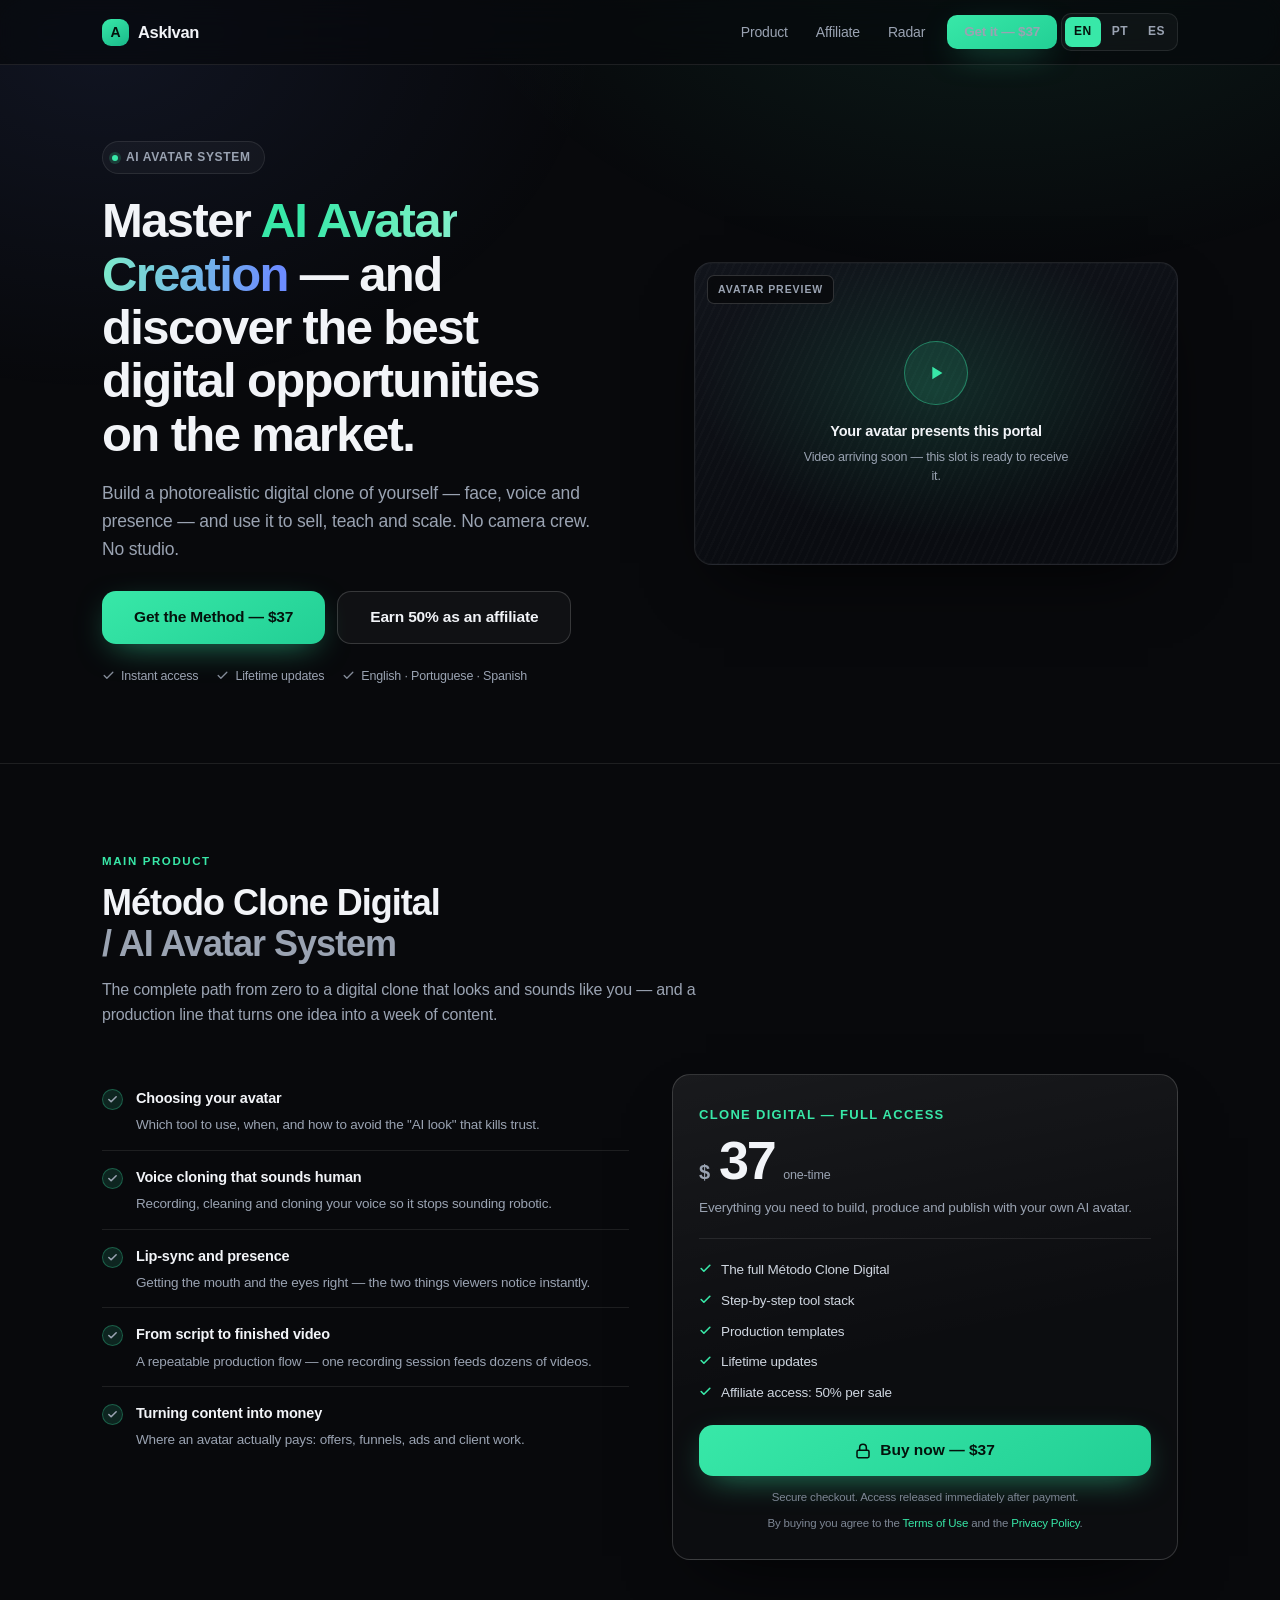
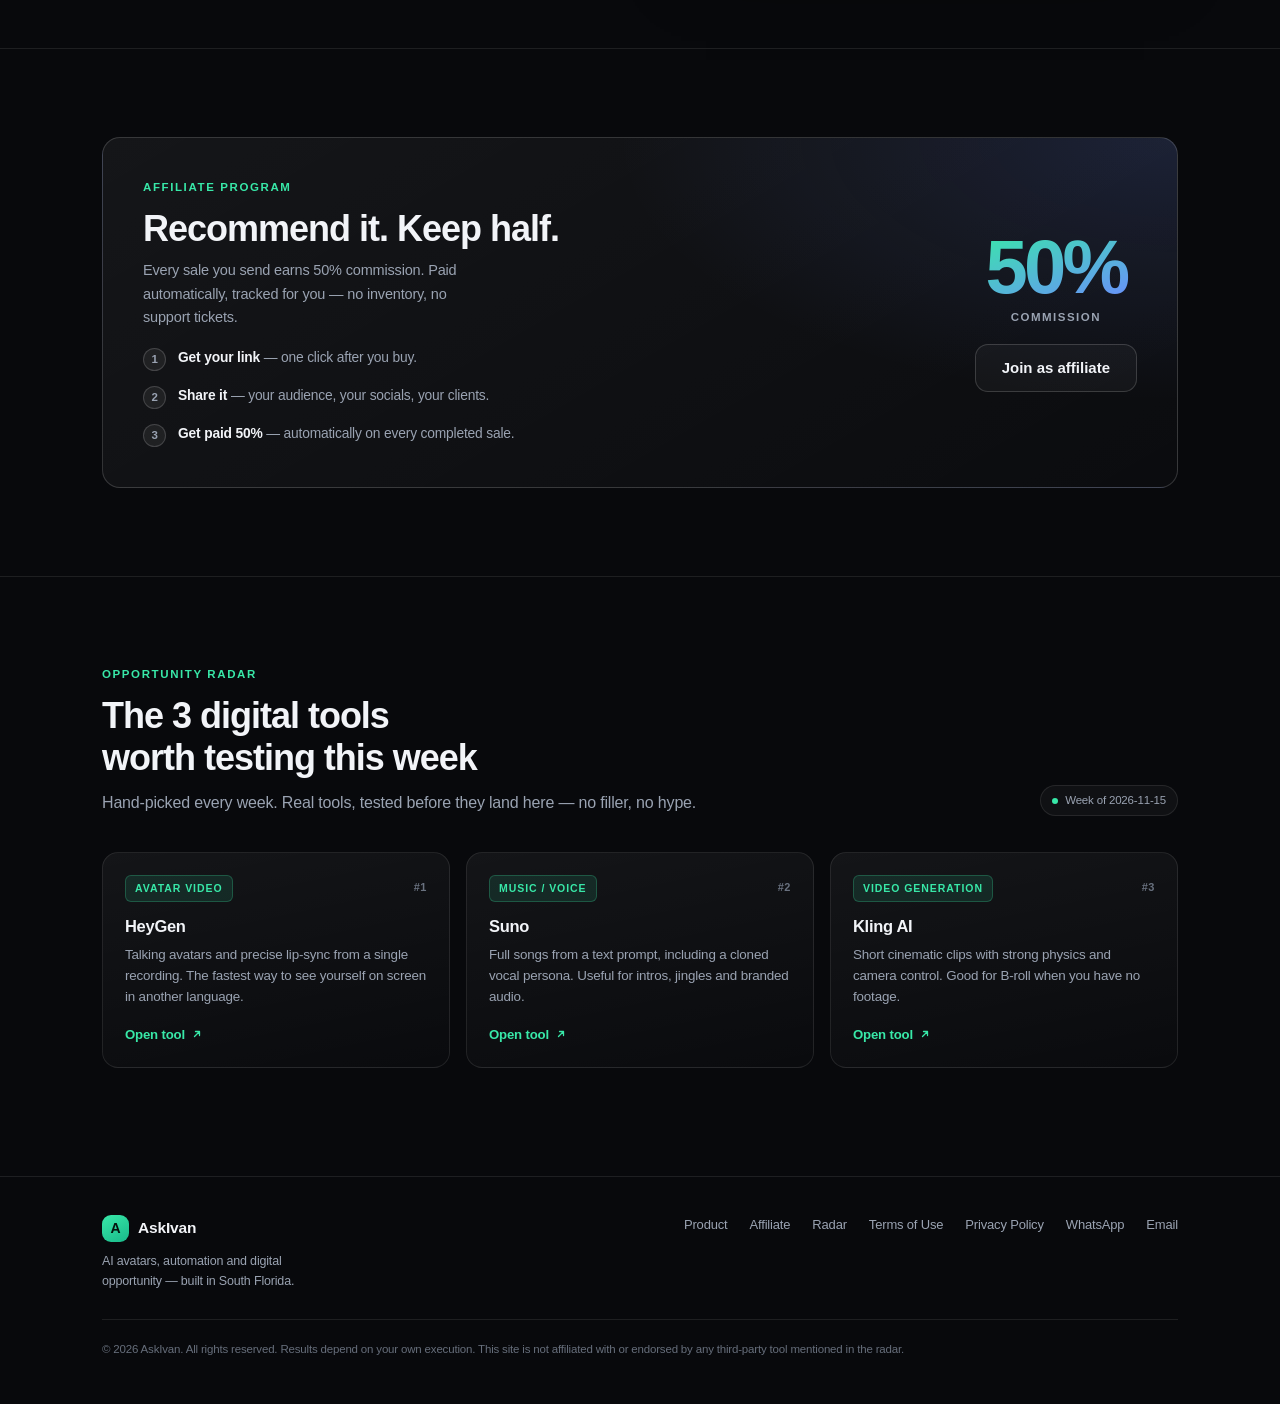
==== commit 7436806f: "Add Whop compliance pages: /terms, /privacy, /thank-you (EN/PT/ES), shared doc styles, footer + buy-" ====
--- a/index.html
+++ b/index.html
@@ -455,6 +455,12 @@
             <span data-t="prod.cta">Buy now — $37</span>
           </button>
           <p class="plan-note" data-t="prod.note">Secure checkout. Access released immediately after payment.</p>
+          <p class="plan-note" style="margin-top:8px">
+            <span data-t="prod.termsA">By buying you agree to the</span>
+            <a href="/terms/" data-t="nav.terms" style="color:var(--accent)">Terms of Use</a>
+            <span data-t="prod.termsB">and the</span>
+            <a href="/privacy/" data-t="nav.privacy" style="color:var(--accent)">Privacy Policy</a>.
+          </p>
         </div>
       </div>
     </div>
@@ -518,6 +524,8 @@
         <a href="#product" data-t="nav.product">Product</a>
         <a href="#affiliate" data-t="nav.affiliate">Affiliate</a>
         <a href="#radar" data-t="nav.radar">Radar</a>
+        <a href="/terms/" data-t="nav.terms">Terms of Use</a>
+        <a href="/privacy/" data-t="nav.privacy">Privacy Policy</a>
         <a href="https://wa.me/19548600537" target="_blank" rel="noopener">WhatsApp</a>
         <a href="mailto:ai360ivansilva@gmail.com">Email</a>
       </div>
@@ -558,7 +566,7 @@
    ============================================================ */
 const I18N = {
   en: {
-    "nav.product":"Product","nav.affiliate":"Affiliate","nav.radar":"Radar","nav.buy":"Get it — $37",
+    "nav.product":"Product","nav.affiliate":"Affiliate","nav.radar":"Radar","nav.buy":"Get it — $37","nav.terms":"Terms of Use","nav.privacy":"Privacy Policy",
     "hero.eyebrow":"AI Avatar System",
     "hero.h1a":"Master","hero.h1b":"AI Avatar Creation","hero.h1c":"— and discover the best digital opportunities on the market.",
     "hero.lede":"Build a photorealistic digital clone of yourself — face, voice and presence — and use it to sell, teach and scale. No camera crew. No studio.",
@@ -577,7 +585,7 @@
     "prod.plan":"Clone Digital — full access","prod.once":"one-time",
     "prod.desc":"Everything you need to build, produce and publish with your own AI avatar.",
     "prod.p1":"The full Método Clone Digital","prod.p2":"Step-by-step tool stack","prod.p3":"Production templates","prod.p4":"Lifetime updates","prod.p5":"Affiliate access: 50% per sale",
-    "prod.cta":"Buy now — $37","prod.note":"Secure checkout. Access released immediately after payment.",
+    "prod.cta":"Buy now — $37","prod.note":"Secure checkout. Access released immediately after payment.","prod.termsA":"By buying you agree to the","prod.termsB":"and the",
     "aff.kicker":"Affiliate program","aff.h2":"Recommend it. Keep half.",
     "aff.sub":"Every sale you send earns 50% commission. Paid automatically, tracked for you — no inventory, no support tickets.",
     "aff.s1t":"Get your link","aff.s1d":"— one click after you buy.",
@@ -598,7 +606,7 @@
   },
 
   pt: {
-    "nav.product":"Produto","nav.affiliate":"Afiliados","nav.radar":"Radar","nav.buy":"Quero — $37",
+    "nav.product":"Produto","nav.affiliate":"Afiliados","nav.radar":"Radar","nav.buy":"Quero — $37","nav.terms":"Termos de Uso","nav.privacy":"Política de Privacidade",
     "hero.eyebrow":"Sistema de Avatar IA",
     "hero.h1a":"Domine a","hero.h1b":"Criação de Avatares com IA","hero.h1c":"e descubra as melhores oportunidades digitais do mercado.",
     "hero.lede":"Construa um clone digital seu, fotorrealista — rosto, voz e presença — e use para vender, ensinar e escalar. Sem equipe de filmagem. Sem estúdio.",
@@ -617,7 +625,7 @@
     "prod.plan":"Clone Digital — acesso completo","prod.once":"pagamento único",
     "prod.desc":"Tudo o que você precisa para construir, produzir e publicar com o seu próprio avatar de IA.",
     "prod.p1":"O Método Clone Digital completo","prod.p2":"Stack de ferramentas passo a passo","prod.p3":"Templates de produção","prod.p4":"Atualizações incluídas","prod.p5":"Acesso ao programa de afiliados: 50% por venda",
-    "prod.cta":"Comprar agora — $37","prod.note":"Pagamento seguro. Acesso liberado logo após a confirmação.",
+    "prod.cta":"Comprar agora — $37","prod.note":"Pagamento seguro. Acesso liberado logo após a confirmação.","prod.termsA":"Ao comprar, você concorda com os","prod.termsB":"e com a",
     "aff.kicker":"Programa de afiliados","aff.h2":"Indique. Fique com metade.",
     "aff.sub":"Cada venda que você traz paga 50% de comissão. Pago automaticamente, com rastreamento — sem estoque, sem suporte.",
     "aff.s1t":"Pegue seu link","aff.s1d":"— um clique depois da sua compra.",
@@ -638,7 +646,7 @@
   },
 
   es: {
-    "nav.product":"Producto","nav.affiliate":"Afiliados","nav.radar":"Radar","nav.buy":"Quiero — $37",
+    "nav.product":"Producto","nav.affiliate":"Afiliados","nav.radar":"Radar","nav.buy":"Quiero — $37","nav.terms":"Términos de Uso","nav.privacy":"Política de Privacidad",
     "hero.eyebrow":"Sistema de Avatar IA",
     "hero.h1a":"Domina la","hero.h1b":"Creación de Avatares con IA","hero.h1c":"y descubre las mejores oportunidades digitales del mercado.",
     "hero.lede":"Construye un clon digital tuyo, fotorrealista — rostro, voz y presencia — y úsalo para vender, enseñar y escalar. Sin equipo de filmación. Sin estudio.",
@@ -657,7 +665,7 @@
     "prod.plan":"Clone Digital — acceso completo","prod.once":"pago único",
     "prod.desc":"Todo lo que necesitas para construir, producir y publicar con tu propio avatar de IA.",
     "prod.p1":"El Método Clone Digital completo","prod.p2":"Stack de herramientas paso a paso","prod.p3":"Plantillas de producción","prod.p4":"Actualizaciones incluidas","prod.p5":"Acceso al programa de afiliados: 50% por venta",
-    "prod.cta":"Comprar ahora — $37","prod.note":"Pago seguro. Acceso liberado justo después del pago.",
+    "prod.cta":"Comprar ahora — $37","prod.note":"Pago seguro. Acceso liberado justo después del pago.","prod.termsA":"Al comprar aceptas los","prod.termsB":"y la",
     "aff.kicker":"Programa de afiliados","aff.h2":"Recomiéndalo. Quédate con la mitad.",
     "aff.sub":"Cada venta que traigas gana 50% de comisión. Pagado automáticamente y con seguimiento — sin inventario, sin soporte.",
     "aff.s1t":"Obtén tu enlace","aff.s1d":"— un clic después de tu compra.",
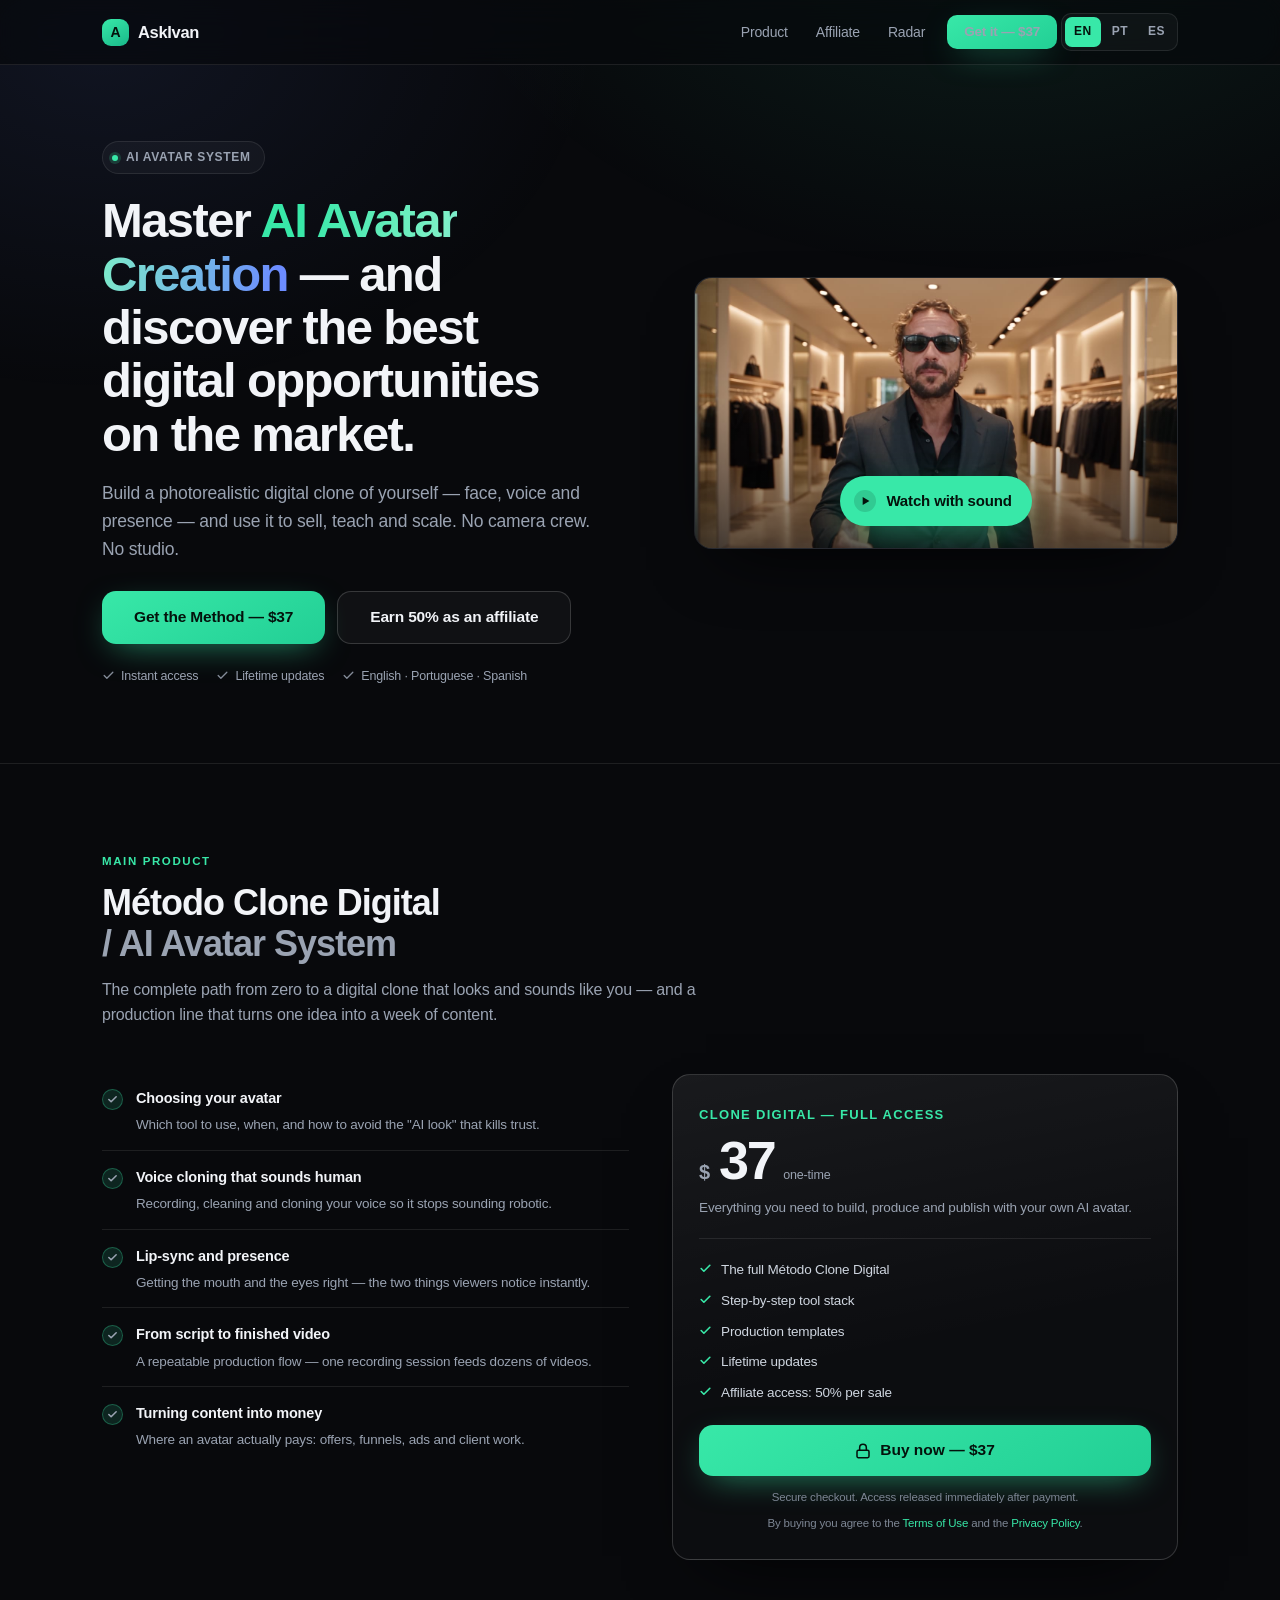
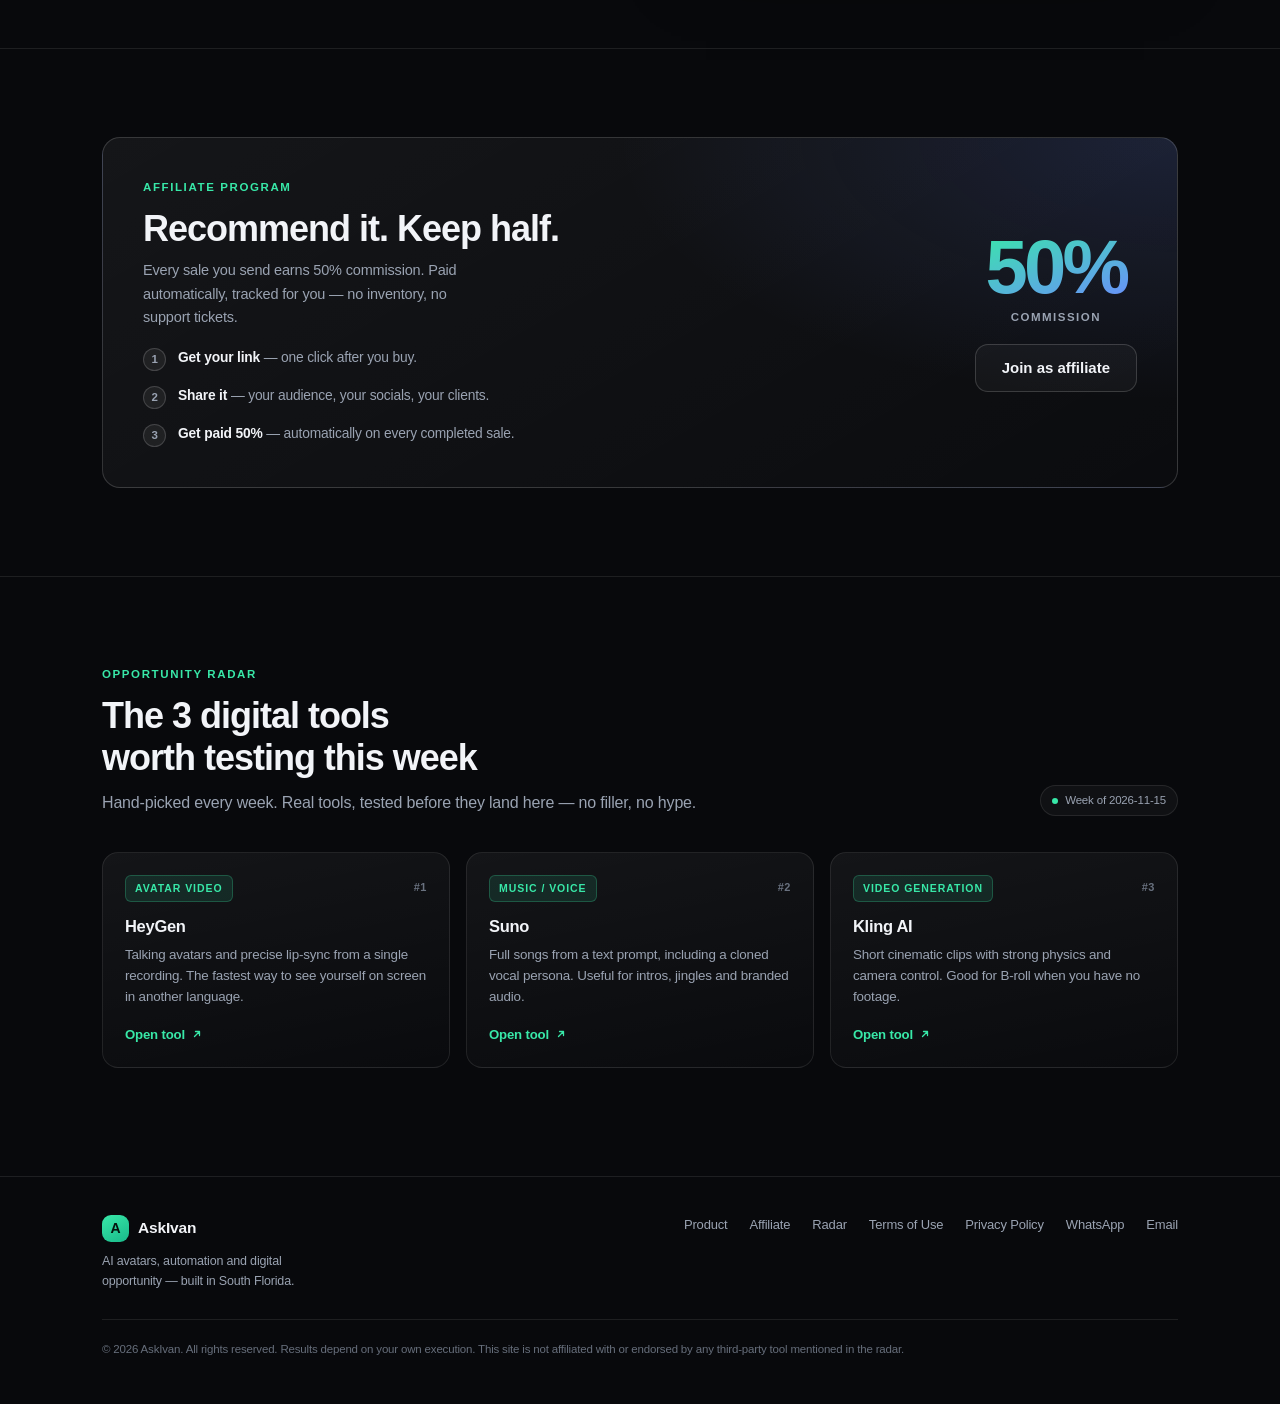
==== commit 5ad8506b: "Hero: HTML5 player with watch-with-sound button" ====
--- a/index.html
+++ b/index.html
@@ -157,6 +157,22 @@
 .video-slot:hover .play-ring{transform:scale(1.07);background:rgba(56,232,168,.17)}
 .video-ph strong{display:block;font-size:14.5px;font-weight:680;margin-bottom:5px}
 .video-ph small{display:block;font-size:12.5px;color:var(--muted);line-height:1.5}
+.video-slot.has-video{aspect-ratio:16/9}
+.video-slot.has-video video{object-fit:cover;display:block;background:#000}
+.video-play{
+  position:absolute;inset:0;z-index:3;display:grid;place-items:end center;border:0;padding:0 0 22px;cursor:pointer;
+  background:linear-gradient(180deg,rgba(0,0,0,0) 45%,rgba(0,0,0,.55));color:#fff;font:inherit;
+  transition:opacity .25s var(--ease);
+}
+.video-play-pill{
+  display:inline-flex;align-items:center;gap:10px;padding:13px 20px 13px 14px;border-radius:999px;
+  background:var(--accent);color:var(--accent-ink);font-weight:750;font-size:15px;letter-spacing:-.01em;
+  box-shadow:0 14px 40px -12px rgba(56,232,168,.7);transition:transform .2s var(--ease);
+}
+.video-play-pill svg{flex:none}
+.video-play:hover .video-play-pill,.video-play:focus-visible .video-play-pill{transform:scale(1.05)}
+.video-play:focus-visible{outline:2px solid var(--accent);outline-offset:-4px}
+.video-slot.playing .video-play{opacity:0;pointer-events:none}
 .video-badge{
   position:absolute;top:12px;left:12px;z-index:2;
   padding:5px 10px;border-radius:7px;font-size:10.5px;font-weight:700;letter-spacing:.09em;text-transform:uppercase;
@@ -312,6 +328,8 @@
   .nav a[data-nav]{display:none}
 }
 @media (max-width:600px){
+  .video-play{padding-bottom:16px}
+  .video-play-pill{padding:10px 16px 10px 11px;font-size:14px}
   .header-inner{height:58px;gap:10px}
   .brand{font-size:15px}
   .btn-header{display:none}
@@ -527,7 +545,7 @@
         <a href="/terms/" data-t="nav.terms">Terms of Use</a>
         <a href="/privacy/" data-t="nav.privacy">Privacy Policy</a>
         <a href="https://wa.me/19548600537" target="_blank" rel="noopener">WhatsApp</a>
-        <a href="mailto:ai360ivansilva@gmail.com">Email</a>
+        <a href="mailto:ia360ivansilva@gmail.com">Email</a>
       </div>
     </div>
     <p class="legal" data-t="foot.legal">© 2026 AskIvan. All rights reserved. Results depend on your own execution. This site is not affiliated with or endorsed by any third-party tool mentioned in the radar.</p>
@@ -553,9 +571,10 @@
    CONFIG — set these to go live. Empty string = safe placeholder.
    ============================================================ */
 const CONFIG = {
-  checkoutUrl:  "",      // e.g. "https://whop.com/askivan/clone-digital"  -> buy button goes there
-  affiliateUrl: "",      // e.g. Whop affiliate signup URL
-  heroVideo:    "",      // e.g. "assets/avatar.mp4"  or  "https://youtu.be/VIDEO_ID"
+  checkoutUrl:  "https://whop.com/checkout/plan_tkGHDGOIxB9V3",  // Whop checkout ($37)
+  affiliateUrl: "https://whop.com/askivan/affiliates",        // Whop affiliate portal (50%)
+  heroVideo:    "assets/videos/askivan-hero-avatar.mp4",   // mp4 path or "https://youtu.be/VIDEO_ID"
+  heroPoster:   "assets/videos/askivan-hero-poster.jpg",
   whatsapp:     "19548600537",
   radarPath:    "radar.json",
   defaultLang:  "en"     // used only if the browser language is not EN/PT/ES
@@ -575,6 +594,7 @@
     "hero.videobadge":"Avatar preview",
     "hero.videotitle":"Your avatar presents this portal",
     "hero.videosub":"Video arriving soon — this slot is ready to receive it.",
+    "hero.watch":"Watch with sound",
     "prod.kicker":"Main product","prod.h2a":"Método Clone Digital",
     "prod.sub":"The complete path from zero to a digital clone that looks and sounds like you — and a production line that turns one idea into a week of content.",
     "prod.f1t":"Choosing your avatar","prod.f1d":"Which tool to use, when, and how to avoid the \"AI look\" that kills trust.",
@@ -615,6 +635,7 @@
     "hero.videobadge":"Prévia do avatar",
     "hero.videotitle":"Seu avatar apresenta este portal",
     "hero.videosub":"O vídeo entra em breve — este espaço já está pronto para receber.",
+    "hero.watch":"Assistir com som",
     "prod.kicker":"Produto principal","prod.h2a":"Método Clone Digital",
     "prod.sub":"O caminho completo do zero até um clone digital que parece e soa como você — e uma linha de produção que transforma uma ideia em uma semana de conteúdo.",
     "prod.f1t":"Escolha do avatar","prod.f1d":"Qual ferramenta usar, quando, e como evitar o \"jeito de IA\" que destrói a confiança.",
@@ -655,6 +676,7 @@
     "hero.videobadge":"Vista previa del avatar",
     "hero.videotitle":"Tu avatar presenta este portal",
     "hero.videosub":"El video llega pronto — este espacio ya está listo para recibirlo.",
+    "hero.watch":"Ver con sonido",
     "prod.kicker":"Producto principal","prod.h2a":"Método Clone Digital",
     "prod.sub":"El camino completo desde cero hasta un clon digital que se ve y suena como tú — y una línea de producción que convierte una idea en una semana de contenido.",
     "prod.f1t":"Elegir tu avatar","prod.f1d":"Qué herramienta usar, cuándo, y cómo evitar el \"aspecto de IA\" que destruye la confianza.",
@@ -843,14 +865,30 @@
     f.loading = "lazy";
     slot.appendChild(f);
   } else {
+    slot.classList.add("has-video");
     const v = document.createElement("video");
     v.src = src;
-    v.controls = true;
+    v.controls = false;            // native controls appear on first play (keeps the poster clean)
     v.playsInline = true;
     v.preload = "metadata";
     v.setAttribute("playsinline","");
-    if(slot.dataset.poster) v.poster = slot.dataset.poster;
+    v.setAttribute("aria-label","AskIvan — AI avatar");
+    const poster = CONFIG.heroPoster || slot.dataset.poster;
+    if(poster) v.poster = poster;
+    const btn = document.createElement("button");
+    btn.type = "button";
+    btn.className = "video-play";
+    btn.innerHTML = '<span class="video-play-pill"><svg width="22" height="22" viewBox="0 0 24 24" aria-hidden="true"><circle cx="12" cy="12" r="12" fill="currentColor" opacity=".14"/><path d="M9.5 7.6v8.8L16.8 12z" fill="currentColor"/></svg><span data-t="hero.watch">' + esc(t("hero.watch")) + '</span></span>';
+    btn.addEventListener("click", ()=>{
+      v.muted = false;
+      v.volume = 1;
+      const p = v.play();
+      if(p && p.catch) p.catch(()=>{});
+    });
+    v.addEventListener("play", ()=>{ v.controls = true; slot.classList.add("playing"); });
+    v.addEventListener("ended", ()=> slot.classList.remove("playing"));
     slot.appendChild(v);
+    slot.appendChild(btn);
   }
 }
 
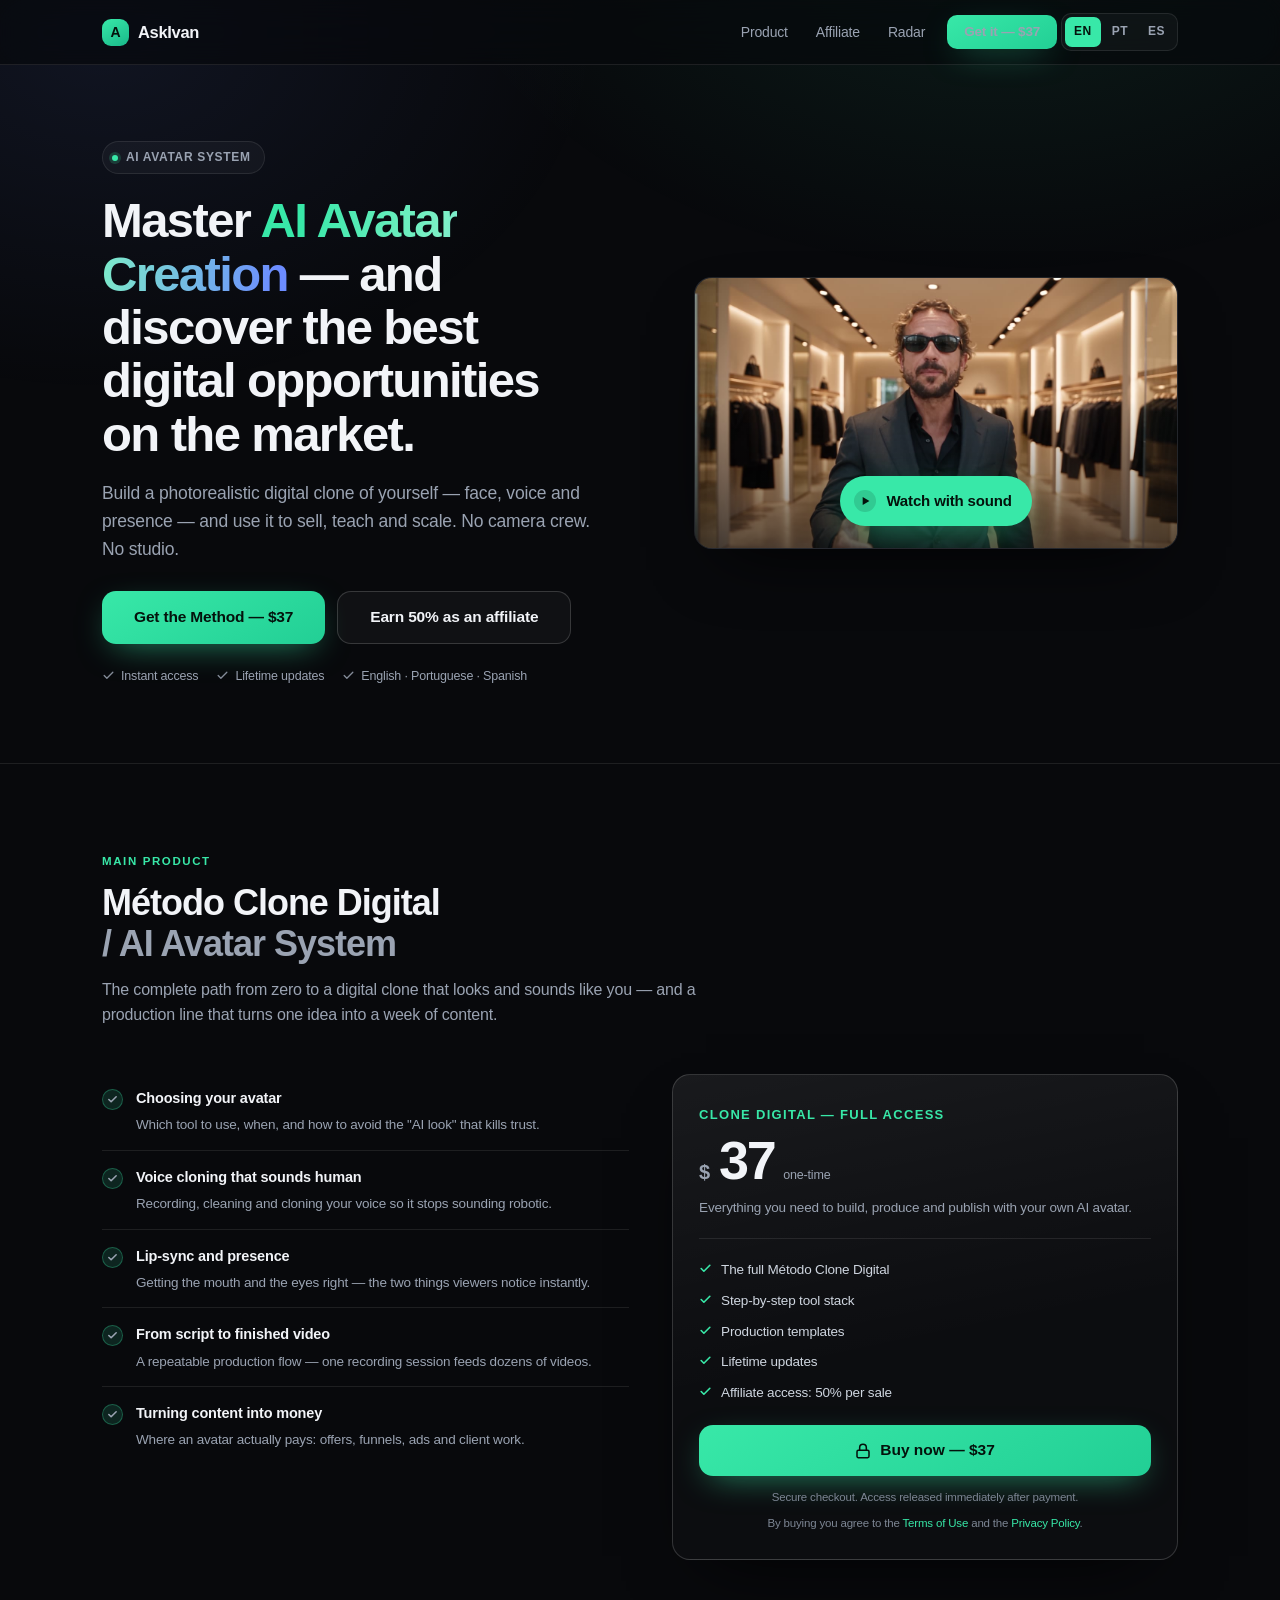
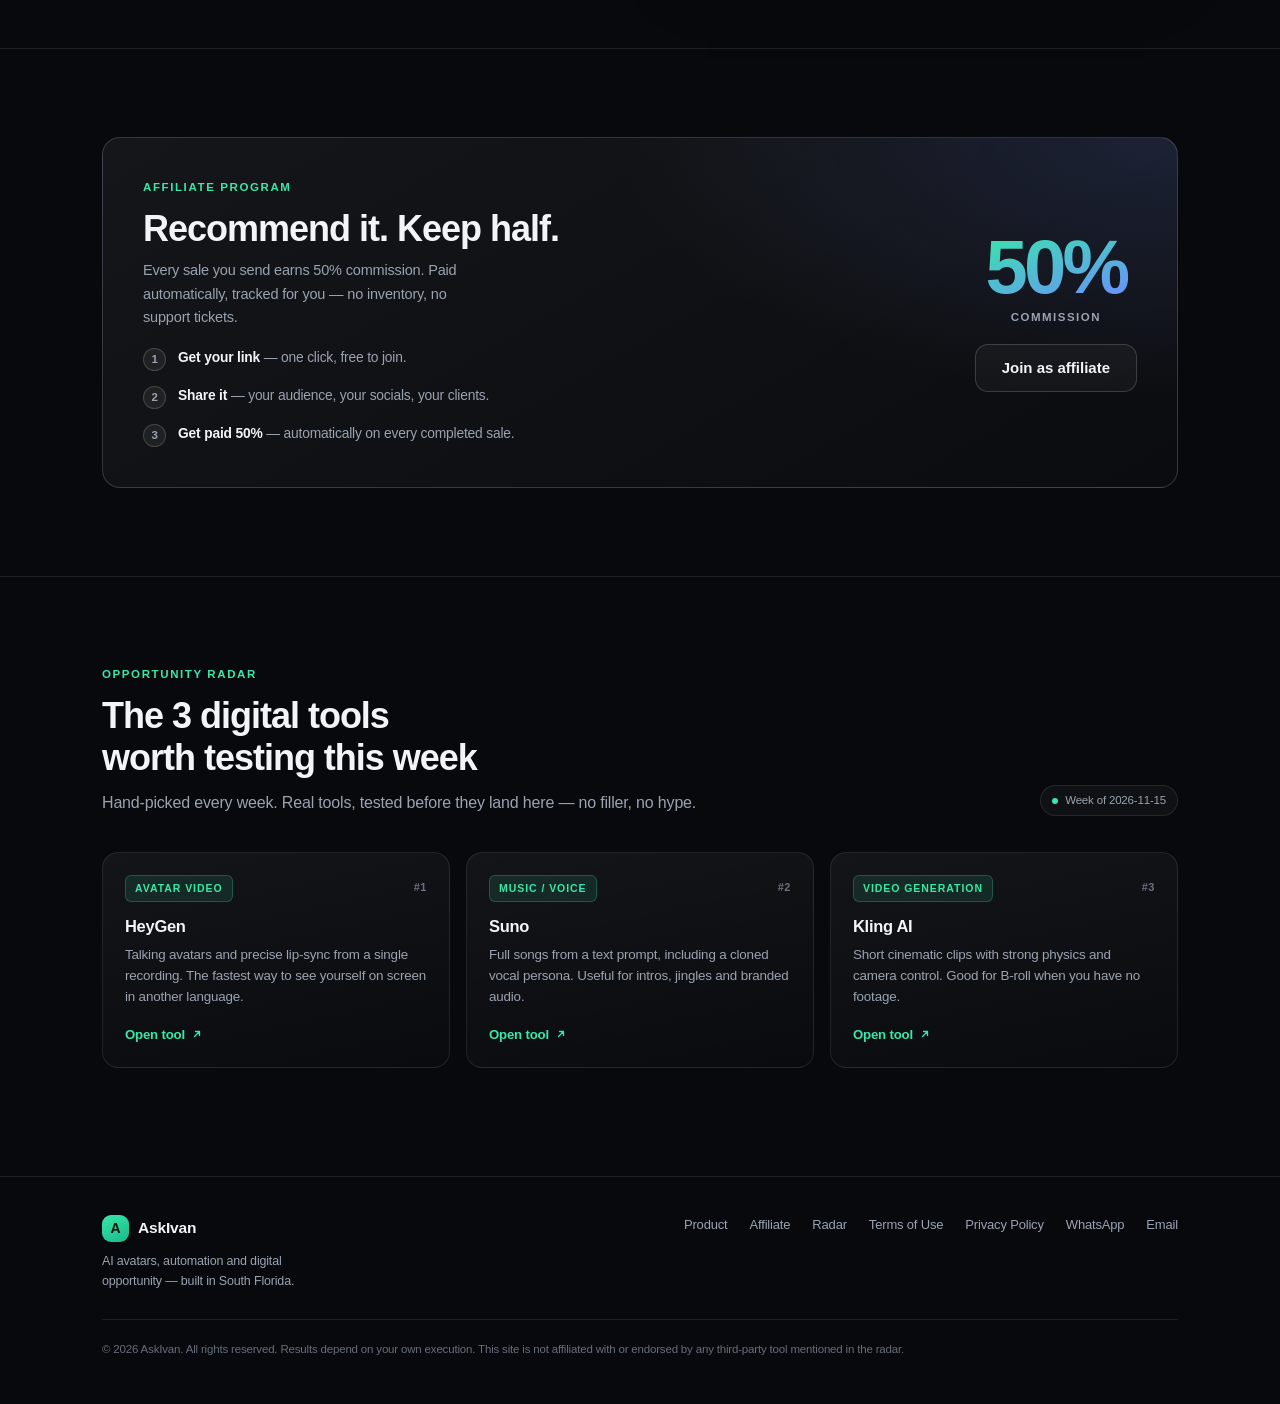
==== commit 68966a4f: "Radar: public root links only + noopener noreferrer; affiliate step 1 'free to join' (EN/PT/ES); rem" ====
--- a/index.html
+++ b/index.html
@@ -289,28 +289,6 @@
 .foot-links a:hover{color:var(--accent)}
 .legal{font-size:11.5px;color:#666e7b;margin-top:28px;padding-top:20px;border-top:1px solid var(--line);line-height:1.6}
 
-/* modal */
-.modal{
-  position:fixed;inset:0;z-index:100;display:none;place-items:center;padding:20px;
-  background:rgba(4,5,7,.78);backdrop-filter:blur(7px);-webkit-backdrop-filter:blur(7px);
-}
-.modal[open]{display:grid}
-.modal-box{
-  width:100%;max-width:440px;border-radius:20px;padding:30px;
-  background:linear-gradient(168deg,#141821,#0b0d12);
-  border:1px solid var(--line-2);box-shadow:0 40px 90px -30px #000;
-  position:relative;animation:pop .24s var(--ease);
-}
-@keyframes pop{from{opacity:0;transform:translateY(12px) scale(.98)}to{opacity:1;transform:none}}
-.modal-x{position:absolute;top:13px;right:13px;width:31px;height:31px;border-radius:9px;display:grid;place-items:center;color:var(--muted);background:var(--surface)}
-.modal-x:hover{color:var(--text);background:var(--surface-2)}
-.modal-box h3{font-size:20px;font-weight:730;letter-spacing:-.02em;margin-bottom:9px;padding-right:30px}
-.modal-box p{font-size:14px;color:var(--muted);line-height:1.62;margin-bottom:22px}
-.modal-tag{
-  display:inline-block;font-size:10.5px;font-weight:720;letter-spacing:.1em;text-transform:uppercase;
-  color:var(--accent);background:rgba(56,232,168,.1);border:1px solid rgba(56,232,168,.25);
-  padding:4px 9px;border-radius:6px;margin-bottom:13px;
-}
 
 /* reveal — content is visible by default; only the .js class hides it first,
    so a failed script can never leave the page blank. */
@@ -338,7 +316,6 @@
   .hero-cta{flex-direction:column}
   .hero-cta .btn{width:100%}
   .price-card{padding:22px}
-  .modal-box{padding:24px}
   .video-slot{aspect-ratio:4/3}
 }
 @media (prefers-reduced-motion:reduce){
@@ -494,7 +471,7 @@
             <h2 style="margin-bottom:10px" data-t="aff.h2">Recommend it. Keep half.</h2>
             <p style="color:var(--muted);font-size:14.5px;max-width:40ch" data-t="aff.sub">Every sale you send earns 50% commission. Paid automatically, tracked for you — no inventory, no support tickets.</p>
             <ul class="steps">
-              <li><span class="step-n">1</span><div><b data-t="aff.s1t">Get your link</b> <span data-t="aff.s1d">— one click after you buy.</span></div></li>
+              <li><span class="step-n">1</span><div><b data-t="aff.s1t">Get your link</b> <span data-t="aff.s1d">— one click, free to join.</span></div></li>
               <li><span class="step-n">2</span><div><b data-t="aff.s2t">Share it</b> <span data-t="aff.s2d">— your audience, your socials, your clients.</span></div></li>
               <li><span class="step-n">3</span><div><b data-t="aff.s3t">Get paid 50%</b> <span data-t="aff.s3d">— automatically on every completed sale.</span></div></li>
             </ul>
@@ -502,7 +479,7 @@
           <div class="aff-pct">
             <div class="n">50%</div>
             <small data-t="aff.pct">commission</small>
-            <button type="button" class="btn btn-ghost" id="affBtn" style="margin-top:18px;width:100%" data-affiliate="pending">
+            <button type="button" class="btn btn-ghost" id="affBtn" style="margin-top:18px;width:100%" data-affiliate="whop">
               <span data-t="aff.cta">Join as affiliate</span>
             </button>
           </div>
@@ -544,7 +521,7 @@
         <a href="#radar" data-t="nav.radar">Radar</a>
         <a href="/terms/" data-t="nav.terms">Terms of Use</a>
         <a href="/privacy/" data-t="nav.privacy">Privacy Policy</a>
-        <a href="https://wa.me/19548600537" target="_blank" rel="noopener">WhatsApp</a>
+        <a href="https://wa.me/19548600537" target="_blank" rel="noopener noreferrer">WhatsApp</a>
         <a href="mailto:ia360ivansilva@gmail.com">Email</a>
       </div>
     </div>
@@ -552,19 +529,6 @@
   </div>
 </footer>
 
-<!-- ============ MODAL (shown while checkout is being connected) ============ -->
-<div class="modal" id="modal" role="dialog" aria-modal="true" aria-labelledby="modalTitle">
-  <div class="modal-box">
-    <button type="button" class="modal-x" id="modalX" aria-label="Close">
-      <svg width="15" height="15" viewBox="0 0 24 24" fill="none" stroke="currentColor" stroke-width="2.6" stroke-linecap="round"><path d="M18 6L6 18M6 6l12 12"/></svg>
-    </button>
-    <span class="modal-tag" id="modalTag">Checkout</span>
-    <h3 id="modalTitle">Checkout opens in minutes</h3>
-    <p id="modalBody">We are finalizing the secure checkout. Message me on WhatsApp now and I will hold your $37 access at launch price.</p>
-    <a href="https://wa.me/19548600537" class="btn btn-primary btn-block" target="_blank" rel="noopener" id="modalCta">Talk to Ivan on WhatsApp</a>
-    <button type="button" class="btn btn-ghost btn-block" id="modalClose" style="margin-top:9px">Close</button>
-  </div>
-</div>
 
 <script>
 /* ============================================================
@@ -575,7 +539,6 @@
   affiliateUrl: "https://whop.com/askivan/affiliates",        // Whop affiliate portal (50%)
   heroVideo:    "assets/videos/askivan-hero-avatar.mp4",   // mp4 path or "https://youtu.be/VIDEO_ID"
   heroPoster:   "assets/videos/askivan-hero-poster.jpg",
-  whatsapp:     "19548600537",
   radarPath:    "radar.json",
   defaultLang:  "en"     // used only if the browser language is not EN/PT/ES
 };
@@ -608,7 +571,7 @@
     "prod.cta":"Buy now — $37","prod.note":"Secure checkout. Access released immediately after payment.","prod.termsA":"By buying you agree to the","prod.termsB":"and the",
     "aff.kicker":"Affiliate program","aff.h2":"Recommend it. Keep half.",
     "aff.sub":"Every sale you send earns 50% commission. Paid automatically, tracked for you — no inventory, no support tickets.",
-    "aff.s1t":"Get your link","aff.s1d":"— one click after you buy.",
+    "aff.s1t":"Get your link","aff.s1d":"— one click, free to join.",
     "aff.s2t":"Share it","aff.s2d":"— your audience, your socials, your clients.",
     "aff.s3t":"Get paid 50%","aff.s3d":"— automatically on every completed sale.",
     "aff.pct":"commission","aff.cta":"Join as affiliate",
@@ -617,12 +580,7 @@
     "radar.updated":"Updated weekly by Hermes",
     "radar.visit":"Open tool","radar.week":"Week of",
     "foot.note":"AI avatars, automation and digital opportunity — built in South Florida.",
-    "foot.legal":"© 2026 AskIvan. All rights reserved. Results depend on your own execution. This site is not affiliated with or endorsed by any third-party tool mentioned in the radar.",
-    "modal.checkoutTag":"Checkout","modal.checkoutTitle":"Checkout opens in minutes",
-    "modal.checkoutBody":"We are finalizing the secure checkout. Message me on WhatsApp now and I will hold your $37 access at launch price.",
-    "modal.affTag":"Affiliate program","modal.affTitle":"Affiliate access is opening",
-    "modal.affBody":"The 50% affiliate panel is being connected right now. Message me on WhatsApp and I will send your link as soon as it is live.",
-    "modal.cta":"Talk to Ivan on WhatsApp","modal.close":"Close"
+    "foot.legal":"© 2026 AskIvan. All rights reserved. Results depend on your own execution. This site is not affiliated with or endorsed by any third-party tool mentioned in the radar."
   },
 
   pt: {
@@ -649,7 +607,7 @@
     "prod.cta":"Comprar agora — $37","prod.note":"Pagamento seguro. Acesso liberado logo após a confirmação.","prod.termsA":"Ao comprar, você concorda com os","prod.termsB":"e com a",
     "aff.kicker":"Programa de afiliados","aff.h2":"Indique. Fique com metade.",
     "aff.sub":"Cada venda que você traz paga 50% de comissão. Pago automaticamente, com rastreamento — sem estoque, sem suporte.",
-    "aff.s1t":"Pegue seu link","aff.s1d":"— um clique depois da sua compra.",
+    "aff.s1t":"Pegue seu link","aff.s1d":"— um clique, entrada grátis.",
     "aff.s2t":"Compartilhe","aff.s2d":"— sua audiência, suas redes, seus clientes.",
     "aff.s3t":"Receba 50%","aff.s3d":"— automaticamente em cada venda concluída.",
     "aff.pct":"de comissão","aff.cta":"Quero ser afiliado",
@@ -658,12 +616,7 @@
     "radar.updated":"Atualizado toda semana pelo Hermes",
     "radar.visit":"Abrir ferramenta","radar.week":"Semana de",
     "foot.note":"Avatares de IA, automação e oportunidade digital — feito no Sul da Flórida.",
-    "foot.legal":"© 2026 AskIvan. Todos os direitos reservados. Os resultados dependem da sua própria execução. Este site não é afiliado nem endossado por nenhuma ferramenta de terceiros citada no radar.",
-    "modal.checkoutTag":"Checkout","modal.checkoutTitle":"O checkout abre em instantes",
-    "modal.checkoutBody":"Estamos finalizando o checkout seguro. Me chame agora no WhatsApp e eu seguro seu acesso por $37 no preço de lançamento.",
-    "modal.affTag":"Programa de afiliados","modal.affTitle":"O acesso de afiliado está abrindo",
-    "modal.affBody":"O painel de afiliados com 50% está sendo conectado agora. Me chame no WhatsApp e eu envio seu link assim que estiver no ar.",
-    "modal.cta":"Falar com Ivan no WhatsApp","modal.close":"Fechar"
+    "foot.legal":"© 2026 AskIvan. Todos os direitos reservados. Os resultados dependem da sua própria execução. Este site não é afiliado nem endossado por nenhuma ferramenta de terceiros citada no radar."
   },
 
   es: {
@@ -690,7 +643,7 @@
     "prod.cta":"Comprar ahora — $37","prod.note":"Pago seguro. Acceso liberado justo después del pago.","prod.termsA":"Al comprar aceptas los","prod.termsB":"y la",
     "aff.kicker":"Programa de afiliados","aff.h2":"Recomiéndalo. Quédate con la mitad.",
     "aff.sub":"Cada venta que traigas gana 50% de comisión. Pagado automáticamente y con seguimiento — sin inventario, sin soporte.",
-    "aff.s1t":"Obtén tu enlace","aff.s1d":"— un clic después de tu compra.",
+    "aff.s1t":"Obtén tu enlace","aff.s1d":"— un clic, gratis para unirte.",
     "aff.s2t":"Compártelo","aff.s2d":"— tu audiencia, tus redes, tus clientes.",
     "aff.s3t":"Cobra el 50%","aff.s3d":"— automáticamente en cada venta completada.",
     "aff.pct":"de comisión","aff.cta":"Quiero ser afiliado",
@@ -699,12 +652,7 @@
     "radar.updated":"Actualizado cada semana por Hermes",
     "radar.visit":"Abrir herramienta","radar.week":"Semana del",
     "foot.note":"Avatares de IA, automatización y oportunidad digital — hecho en el sur de Florida.",
-    "foot.legal":"© 2026 AskIvan. Todos los derechos reservados. Los resultados dependen de tu propia ejecución. Este sitio no está afiliado ni respaldado por ninguna herramienta de terceros mencionada en el radar.",
-    "modal.checkoutTag":"Checkout","modal.checkoutTitle":"El checkout abre en minutos",
-    "modal.checkoutBody":"Estamos finalizando el checkout seguro. Escríbeme ahora por WhatsApp y te reservo el acceso por $37 al precio de lanzamiento.",
-    "modal.affTag":"Programa de afiliados","modal.affTitle":"El acceso de afiliado está abriendo",
-    "modal.affBody":"El panel de afiliados con 50% se está conectando ahora. Escríbeme por WhatsApp y te envío tu enlace en cuanto esté listo.",
-    "modal.cta":"Hablar con Ivan por WhatsApp","modal.close":"Cerrar"
+    "foot.legal":"© 2026 AskIvan. Todos los derechos reservados. Los resultados dependen de tu propia ejecución. Este sitio no está afiliado ni respaldado por ninguna herramienta de terceros mencionada en el radar."
   }
 };
 
@@ -737,7 +685,6 @@
   const md = document.querySelector('meta[name="description"]');
   if(md) md.setAttribute("content", META_DESC[lang] || META_DESC.en);
   if(radarData) renderRadar(radarData);
-  refreshModal();
   try{ localStorage.setItem("askivan_lang", lang); }catch(e){}
 }
 
@@ -767,10 +714,13 @@
 let radarData = null;
 
 function esc(s){ return String(s ?? "").replace(/[&<>"']/g, c => ({"&":"&amp;","<":"&lt;",">":"&gt;",'"':"&quot;","'":"&#39;"}[c])); }
+const APP_SUBDOMAINS = /^(app|apps|studio|dashboard|console|platform|my|account|accounts|login|auth|creator|admin)\./i;
 function safeUrl(u){
+  // Radar links always point to the tool's PUBLIC home page: no paths, IDs, projects or logged-in app URLs.
   try{
     const p = new URL(String(u), location.href);
-    return (p.protocol === "http:" || p.protocol === "https:") ? p.href : "#";
+    if(p.protocol !== "http:" && p.protocol !== "https:") return "#";
+    return "https://" + p.hostname.replace(APP_SUBDOMAINS, "") + "/";
   }catch(e){ return "#"; }
 }
 
@@ -781,7 +731,7 @@
   if(!items.length){ renderRadar(RADAR_FALLBACK); return; }
   radarData = data;
   grid.innerHTML = items.map((it,i)=>`
-    <a class="card" href="${esc(safeUrl(it.url))}" target="_blank" rel="noopener nofollow" style="animation-delay:${i*60}ms">
+    <a class="card" href="${esc(safeUrl(it.url))}" target="_blank" rel="noopener noreferrer nofollow" style="animation-delay:${i*60}ms">
       <div class="card-top">
         <span class="tag">${esc(it.tag || "Tool")}</span>
         <span class="rank">#${i+1}</span>
@@ -808,39 +758,6 @@
     .then(r => r.ok ? r.json() : Promise.reject())
     .then(d => renderRadar(d))
     .catch(()=>{ /* keep seed list */ });
-}
-
-/* ============================================================
-   MODAL
-   ============================================================ */
-let modalMode = "checkout";
-const modal = document.getElementById("modal");
-
-function refreshModal(){
-  const tag = document.getElementById("modalTag");
-  const h = document.getElementById("modalTitle");
-  const p = document.getElementById("modalBody");
-  const c = document.getElementById("modalCta");
-  const lc = document.getElementById("modalClose");
-  const isAff = modalMode === "affiliate";
-  tag.textContent = t(isAff ? "modal.affTag" : "modal.checkoutTag");
-  h.textContent   = t(isAff ? "modal.affTitle" : "modal.checkoutTitle");
-  p.textContent   = t(isAff ? "modal.affBody" : "modal.checkoutBody");
-  c.textContent   = t("modal.cta");
-  if(lc) lc.textContent = t("modal.close");
-  c.href = "https://wa.me/" + CONFIG.whatsapp;
-}
-function openModal(mode){
-  modalMode = mode || "checkout";
-  refreshModal();
-  modal.setAttribute("open","");
-  document.body.style.overflow = "hidden";
-  const btn = modal.querySelector(".modal-x");
-  if(btn) btn.focus();
-}
-function closeModal(){
-  modal.removeAttribute("open");
-  document.body.style.overflow = "";
 }
 
 /* ============================================================
@@ -899,25 +816,19 @@
   b.addEventListener("click", ()=> applyLang(b.dataset.lang));
 });
 
+function openExternal(url){
+  // new tab, no opener/referrer leak, never a WhatsApp fallback
+  const a = document.createElement("a");
+  a.href = url; a.target = "_blank"; a.rel = "noopener noreferrer";
+  document.body.appendChild(a); a.click(); a.remove();
+}
 document.getElementById("buyBtn").addEventListener("click", ()=>{
-  if(CONFIG.checkoutUrl){
-    window.location.href = CONFIG.checkoutUrl;
-  } else {
-    openModal("checkout");
-  }
+  if(CONFIG.checkoutUrl) openExternal(CONFIG.checkoutUrl);
 });
 document.getElementById("affBtn").addEventListener("click", ()=>{
-  if(CONFIG.affiliateUrl){
-    window.location.href = CONFIG.affiliateUrl;
-  } else {
-    openModal("affiliate");
-  }
+  if(CONFIG.affiliateUrl) openExternal(CONFIG.affiliateUrl);
 });
 
-document.getElementById("modalX").addEventListener("click", closeModal);
-document.getElementById("modalClose").addEventListener("click", closeModal);
-modal.addEventListener("click", e => { if(e.target === modal) closeModal(); });
-document.addEventListener("keydown", e => { if(e.key === "Escape" && modal.hasAttribute("open")) closeModal(); });
 
 /* reveal on scroll */
 if("IntersectionObserver" in window){
@@ -935,7 +846,6 @@
 applyLang(pickLang());
 mountHeroVideo();
 loadRadar();
-refreshModal();
 </script>
 </body>
 </html>
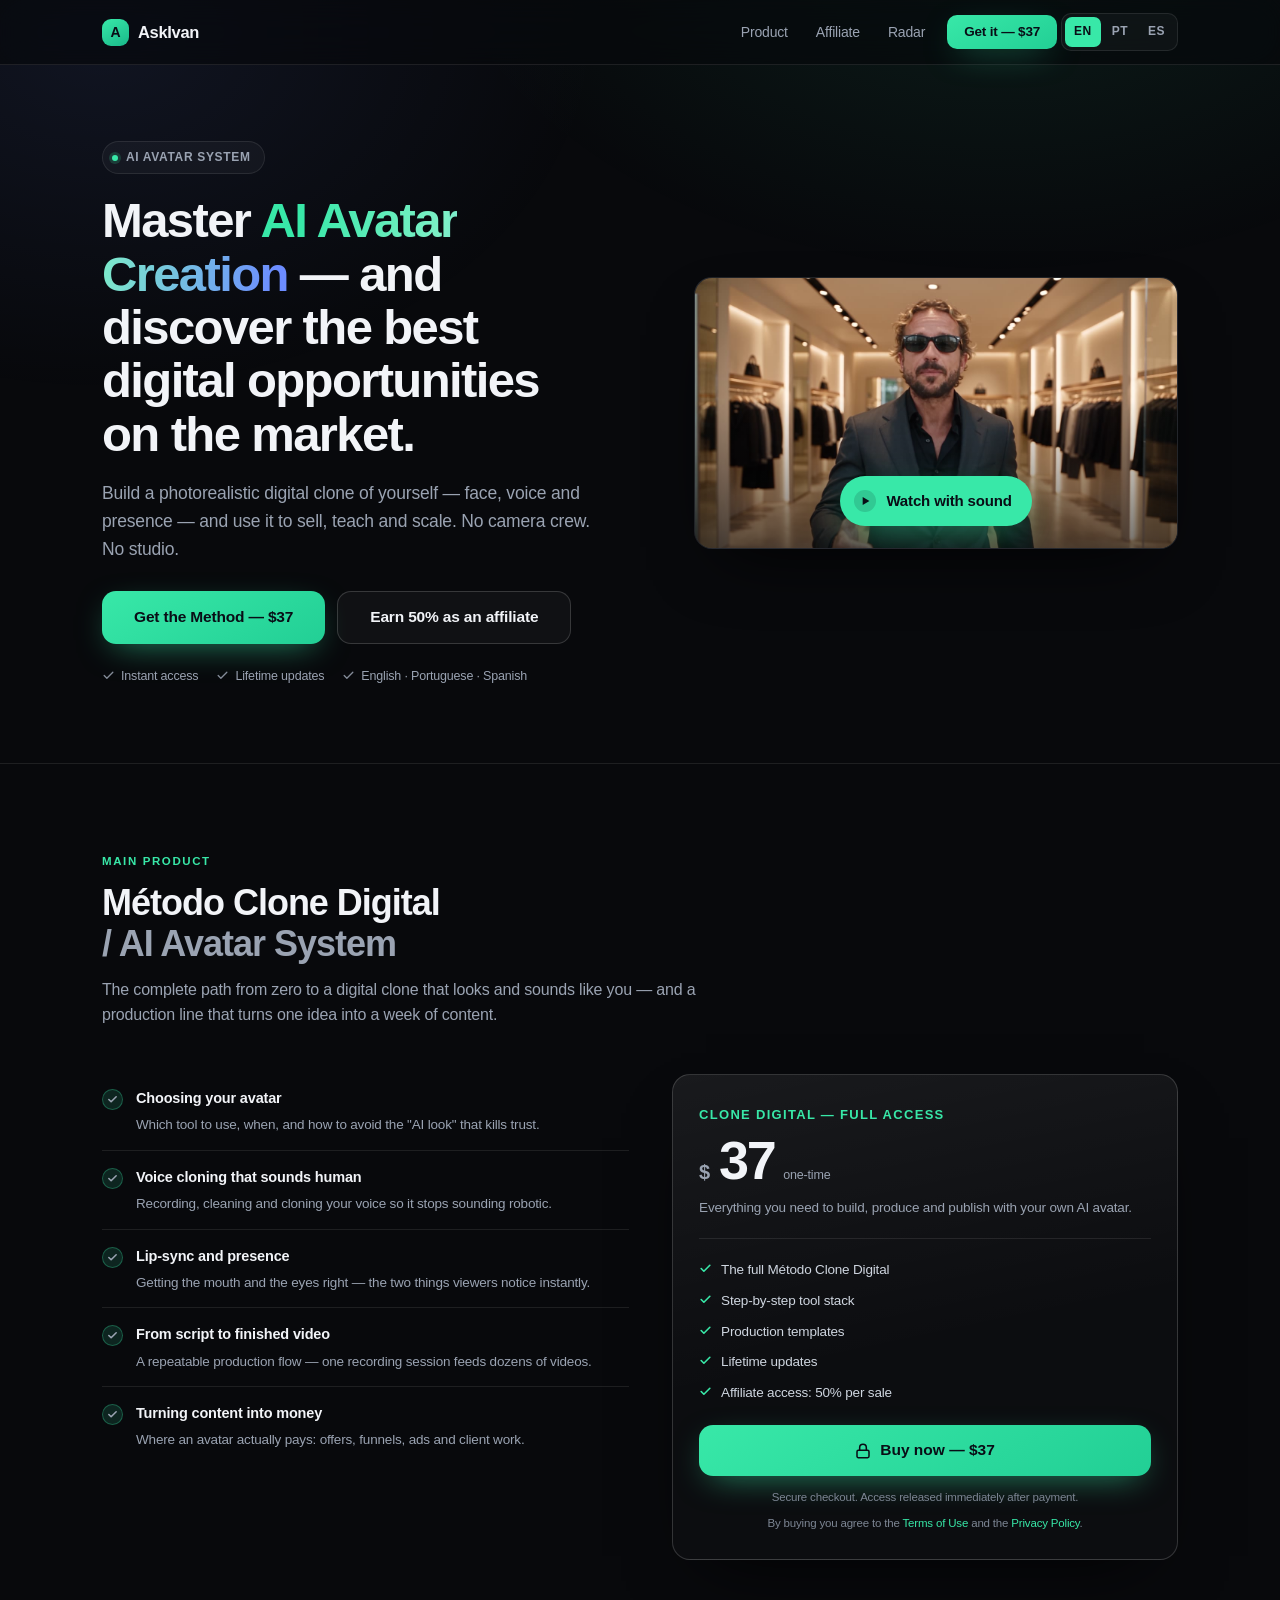
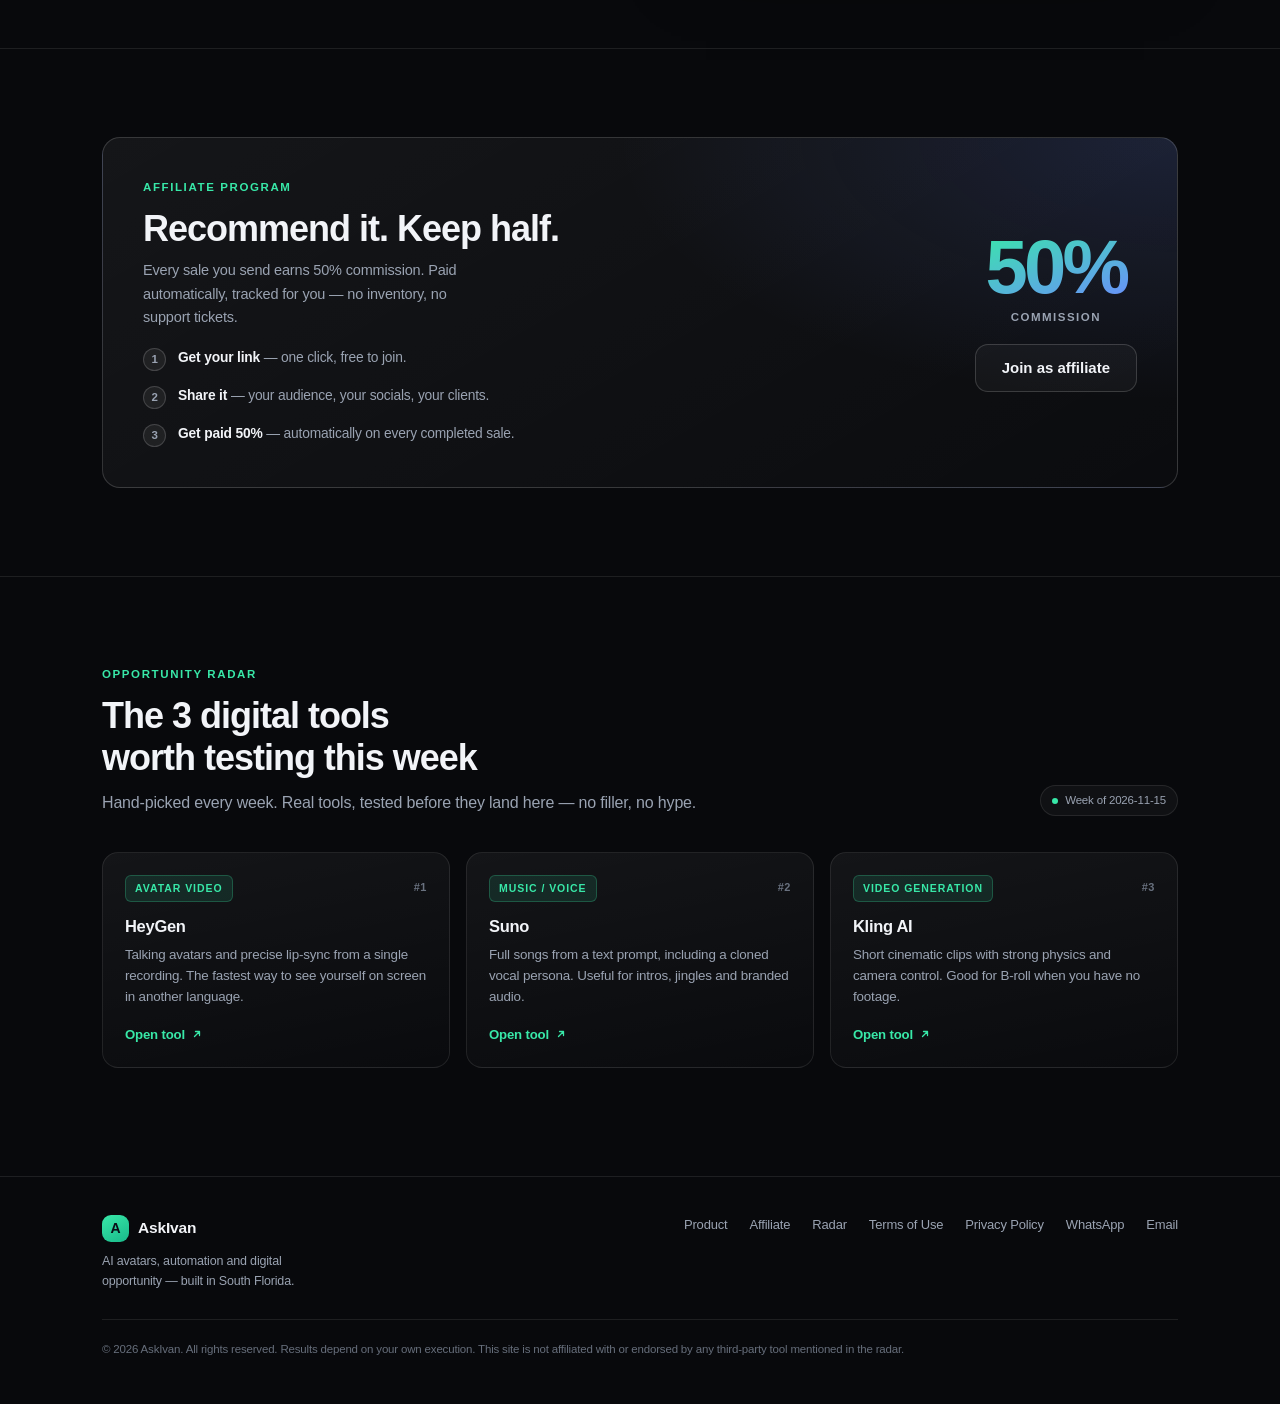
==== commit 1fbc05c5: "Green buttons: dark #090D16 bold text (header CTA no longer inherits nav gray) Co-Authored-By: Claud" ====
--- a/index.html
+++ b/index.html
@@ -24,7 +24,7 @@
   --text:#f2f4f8;
   --muted:#9aa3b2;
   --accent:#38e8a8;
-  --accent-ink:#04120c;
+  --accent-ink:#090D16;
   --accent-2:#6c8cff;
   --radius:18px;
   --max:1120px;
@@ -95,9 +95,11 @@
 .btn:active{transform:translateY(0)}
 .btn-primary{
   background:linear-gradient(150deg,var(--accent),#22cf95);
-  color:var(--accent-ink);
+  color:var(--accent-ink);font-weight:800;
   box-shadow:0 10px 34px -12px rgba(56,232,168,.65);
 }
+/* header CTA lives inside .nav: keep dark high-contrast text + green on hover */
+.nav a.btn-primary,.nav a.btn-primary:hover{color:var(--accent-ink);font-weight:800;background:linear-gradient(150deg,var(--accent),#22cf95)}
 .btn-primary:hover{box-shadow:0 16px 42px -12px rgba(56,232,168,.8)}
 .btn-ghost{
   background:var(--surface);border:1px solid var(--line-2);color:var(--text);
@@ -166,7 +168,7 @@
 }
 .video-play-pill{
   display:inline-flex;align-items:center;gap:10px;padding:13px 20px 13px 14px;border-radius:999px;
-  background:var(--accent);color:var(--accent-ink);font-weight:750;font-size:15px;letter-spacing:-.01em;
+  background:var(--accent);color:var(--accent-ink);font-weight:800;font-size:15px;letter-spacing:-.01em;
   box-shadow:0 14px 40px -12px rgba(56,232,168,.7);transition:transform .2s var(--ease);
 }
 .video-play-pill svg{flex:none}
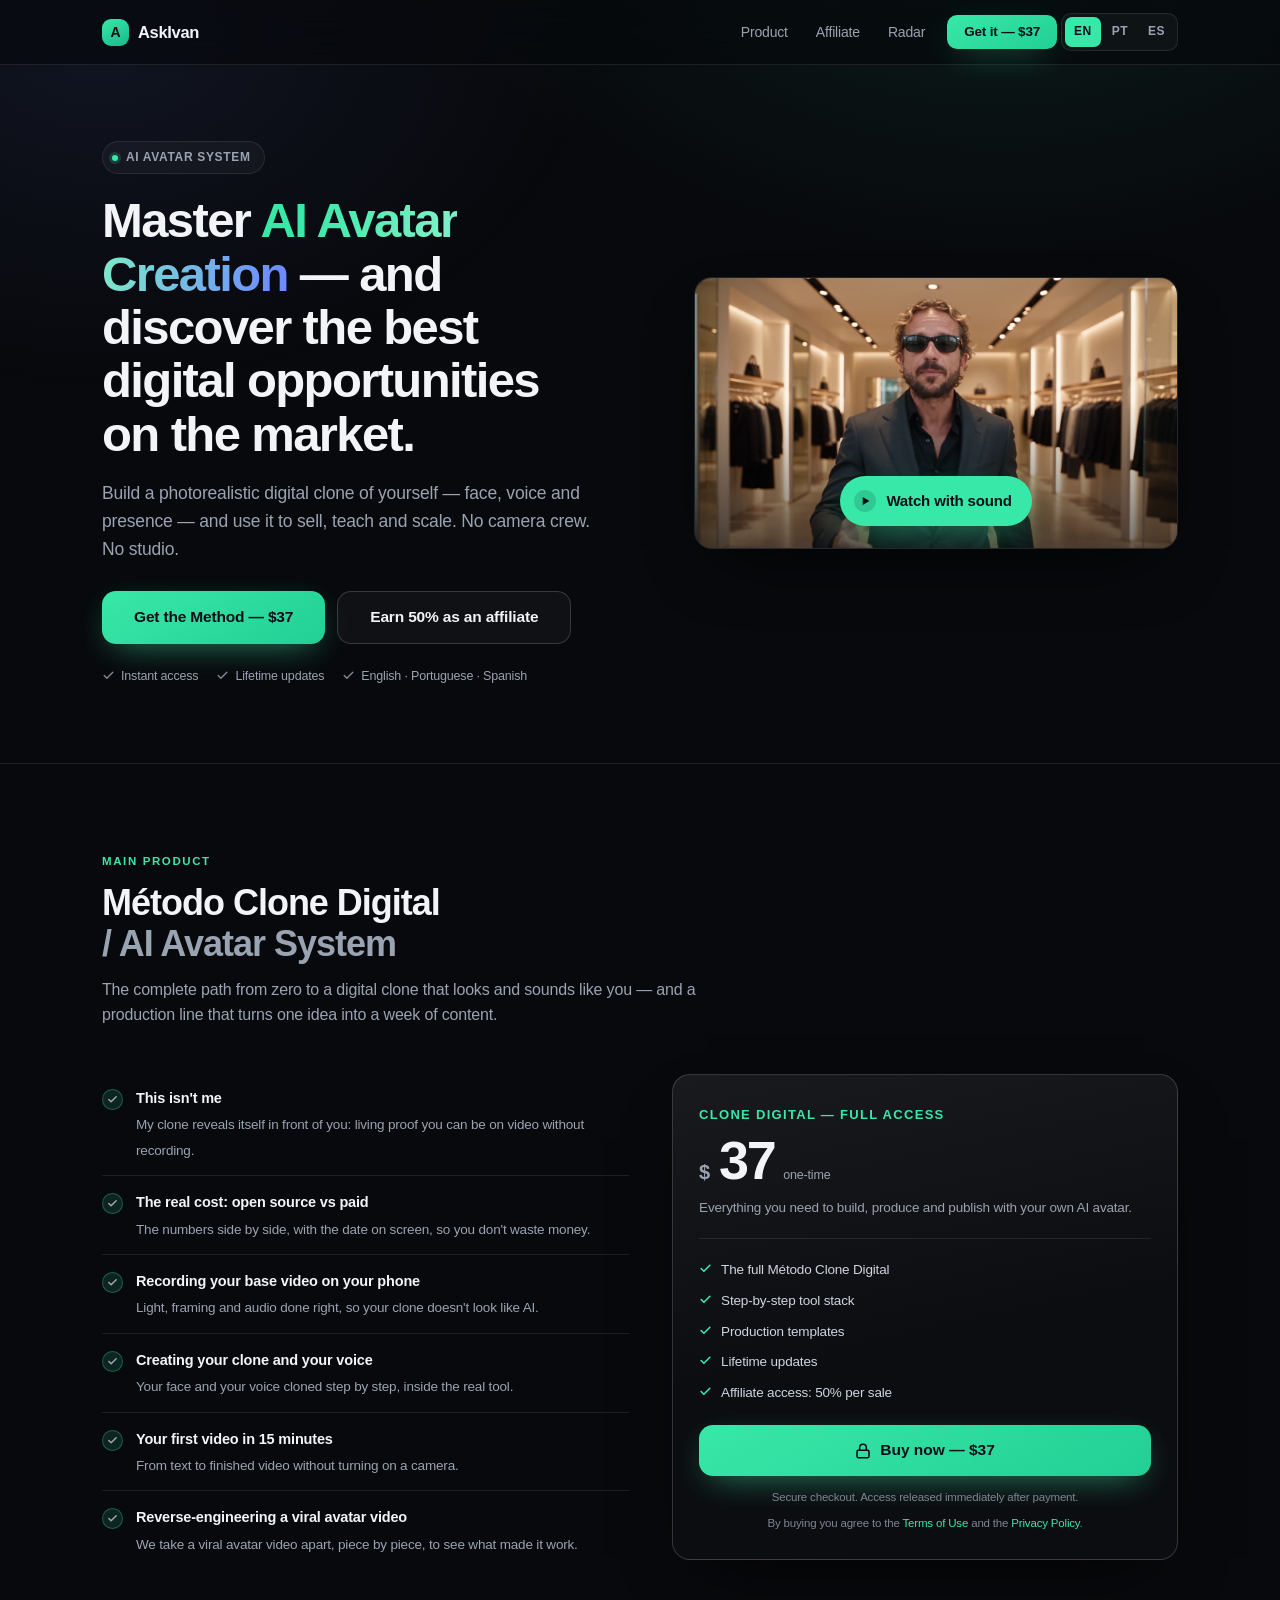
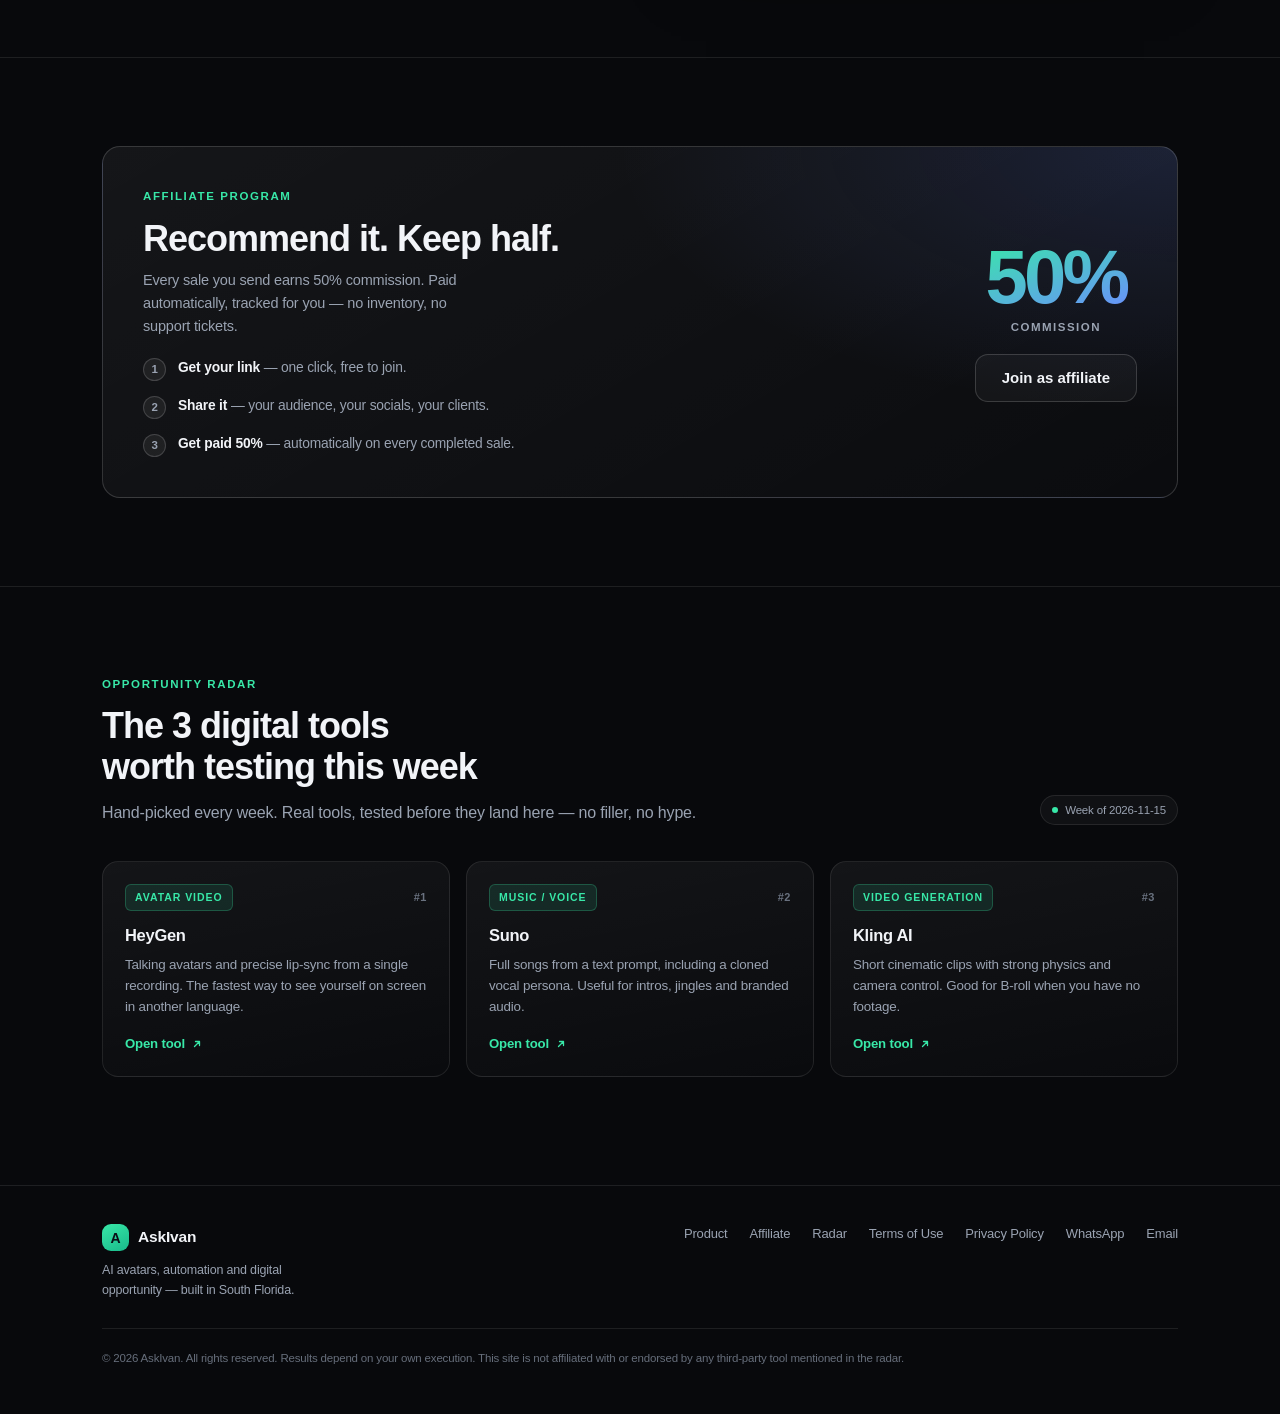
==== commit 43416d1c: "Product modules: the 6 approved Clone Digital do Zero modules (EN/PT/ES)" ====
--- a/index.html
+++ b/index.html
@@ -412,23 +412,27 @@
         <ul class="features reveal">
           <li>
             <span class="check" aria-hidden="true"><svg width="11" height="11" viewBox="0 0 24 24" fill="none" stroke="currentColor" stroke-width="3.4" stroke-linecap="round" stroke-linejoin="round"><polyline points="20 6 9 17 4 12"/></svg></span>
-            <div><b data-t="prod.f1t">Choosing your avatar</b><span data-t="prod.f1d">Which tool to use, when, and how to avoid the "AI look" that kills trust.</span></div>
+            <div><b data-t="prod.f1t">This isn't me</b><span data-t="prod.f1d">My clone reveals itself in front of you: living proof you can be on video without recording.</span></div>
           </li>
           <li>
             <span class="check" aria-hidden="true"><svg width="11" height="11" viewBox="0 0 24 24" fill="none" stroke="currentColor" stroke-width="3.4" stroke-linecap="round" stroke-linejoin="round"><polyline points="20 6 9 17 4 12"/></svg></span>
-            <div><b data-t="prod.f2t">Voice cloning that sounds human</b><span data-t="prod.f2d">Recording, cleaning and cloning your voice so it stops sounding robotic.</span></div>
+            <div><b data-t="prod.f2t">The real cost: open source vs paid</b><span data-t="prod.f2d">The numbers side by side, with the date on screen, so you don't waste money.</span></div>
           </li>
           <li>
             <span class="check" aria-hidden="true"><svg width="11" height="11" viewBox="0 0 24 24" fill="none" stroke="currentColor" stroke-width="3.4" stroke-linecap="round" stroke-linejoin="round"><polyline points="20 6 9 17 4 12"/></svg></span>
-            <div><b data-t="prod.f3t">Lip-sync and presence</b><span data-t="prod.f3d">Getting the mouth and the eyes right — the two things viewers notice instantly.</span></div>
+            <div><b data-t="prod.f3t">Recording your base video on your phone</b><span data-t="prod.f3d">Light, framing and audio done right, so your clone doesn't look like AI.</span></div>
           </li>
           <li>
             <span class="check" aria-hidden="true"><svg width="11" height="11" viewBox="0 0 24 24" fill="none" stroke="currentColor" stroke-width="3.4" stroke-linecap="round" stroke-linejoin="round"><polyline points="20 6 9 17 4 12"/></svg></span>
-            <div><b data-t="prod.f4t">From script to finished video</b><span data-t="prod.f4d">A repeatable production flow — one recording session feeds dozens of videos.</span></div>
+            <div><b data-t="prod.f4t">Creating your clone and your voice</b><span data-t="prod.f4d">Your face and your voice cloned step by step, inside the real tool.</span></div>
           </li>
           <li>
             <span class="check" aria-hidden="true"><svg width="11" height="11" viewBox="0 0 24 24" fill="none" stroke="currentColor" stroke-width="3.4" stroke-linecap="round" stroke-linejoin="round"><polyline points="20 6 9 17 4 12"/></svg></span>
-            <div><b data-t="prod.f5t">Turning content into money</b><span data-t="prod.f5d">Where an avatar actually pays: offers, funnels, ads and client work.</span></div>
+            <div><b data-t="prod.f5t">Your first video in 15 minutes</b><span data-t="prod.f5d">From text to finished video without turning on a camera.</span></div>
+          </li>
+          <li>
+            <span class="check" aria-hidden="true"><svg width="11" height="11" viewBox="0 0 24 24" fill="none" stroke="currentColor" stroke-width="3.4" stroke-linecap="round" stroke-linejoin="round"><polyline points="20 6 9 17 4 12"/></svg></span>
+            <div><b data-t="prod.f6t">Reverse-engineering a viral avatar video</b><span data-t="prod.f6d">We take a viral avatar video apart, piece by piece, to see what made it work.</span></div>
           </li>
         </ul>
 
@@ -562,11 +566,12 @@
     "hero.watch":"Watch with sound",
     "prod.kicker":"Main product","prod.h2a":"Método Clone Digital",
     "prod.sub":"The complete path from zero to a digital clone that looks and sounds like you — and a production line that turns one idea into a week of content.",
-    "prod.f1t":"Choosing your avatar","prod.f1d":"Which tool to use, when, and how to avoid the \"AI look\" that kills trust.",
-    "prod.f2t":"Voice cloning that sounds human","prod.f2d":"Recording, cleaning and cloning your voice so it stops sounding robotic.",
-    "prod.f3t":"Lip-sync and presence","prod.f3d":"Getting the mouth and the eyes right — the two things viewers notice instantly.",
-    "prod.f4t":"From script to finished video","prod.f4d":"A repeatable production flow — one recording session feeds dozens of videos.",
-    "prod.f5t":"Turning content into money","prod.f5d":"Where an avatar actually pays: offers, funnels, ads and client work.",
+    "prod.f1t":"This isn't me","prod.f1d":"My clone reveals itself in front of you: living proof you can be on video without recording.",
+    "prod.f2t":"The real cost: open source vs paid","prod.f2d":"The numbers side by side, with the date on screen, so you don't waste money.",
+    "prod.f3t":"Recording your base video on your phone","prod.f3d":"Light, framing and audio done right, so your clone doesn't look like AI.",
+    "prod.f4t":"Creating your clone and your voice","prod.f4d":"Your face and your voice cloned step by step, inside the real tool.",
+    "prod.f5t":"Your first video in 15 minutes","prod.f5d":"From text to finished video without turning on a camera.",
+    "prod.f6t":"Reverse-engineering a viral avatar video","prod.f6d":"We take a viral avatar video apart, piece by piece, to see what made it work.",
     "prod.plan":"Clone Digital — full access","prod.once":"one-time",
     "prod.desc":"Everything you need to build, produce and publish with your own AI avatar.",
     "prod.p1":"The full Método Clone Digital","prod.p2":"Step-by-step tool stack","prod.p3":"Production templates","prod.p4":"Lifetime updates","prod.p5":"Affiliate access: 50% per sale",
@@ -598,11 +603,12 @@
     "hero.watch":"Assistir com som",
     "prod.kicker":"Produto principal","prod.h2a":"Método Clone Digital",
     "prod.sub":"O caminho completo do zero até um clone digital que parece e soa como você — e uma linha de produção que transforma uma ideia em uma semana de conteúdo.",
-    "prod.f1t":"Escolha do avatar","prod.f1d":"Qual ferramenta usar, quando, e como evitar o \"jeito de IA\" que destrói a confiança.",
-    "prod.f2t":"Clonagem de voz natural","prod.f2d":"Gravar, limpar e clonar sua voz para ela parar de soar robótica.",
-    "prod.f3t":"Sincronia labial e presença","prod.f3d":"Acertar a boca e o olhar — as duas coisas que o espectador percebe na hora.",
-    "prod.f4t":"Do roteiro ao vídeo final","prod.f4d":"Um fluxo repetível — uma sessão de gravação alimenta dezenas de vídeos.",
-    "prod.f5t":"Transformar conteúdo em dinheiro","prod.f5d":"Onde o avatar realmente paga: ofertas, funis, anúncios e trabalho para clientes.",
+    "prod.f1t":"Esse não sou eu","prod.f1d":"Meu clone se revela na sua frente: a prova viva de que dá para aparecer em vídeo sem gravar.",
+    "prod.f2t":"O custo real: open source x pago","prod.f2d":"A conta lado a lado, com a data na tela, para você não gastar à toa.",
+    "prod.f3t":"Gravar o vídeo base com o celular","prod.f3d":"Luz, enquadramento e áudio do jeito certo, para o clone não sair com cara de IA.",
+    "prod.f4t":"Criar o clone e a voz","prod.f4d":"Seu rosto e sua voz clonados passo a passo, dentro da ferramenta real.",
+    "prod.f5t":"Primeiro vídeo em 15 minutos","prod.f5d":"Do texto ao vídeo pronto, sem ligar a câmera.",
+    "prod.f6t":"Engenharia reversa de um vídeo viral de avatar","prod.f6d":"A gente desmonta um vídeo viral de avatar, peça por peça, para entender o que fez ele funcionar.",
     "prod.plan":"Clone Digital — acesso completo","prod.once":"pagamento único",
     "prod.desc":"Tudo o que você precisa para construir, produzir e publicar com o seu próprio avatar de IA.",
     "prod.p1":"O Método Clone Digital completo","prod.p2":"Stack de ferramentas passo a passo","prod.p3":"Templates de produção","prod.p4":"Atualizações incluídas","prod.p5":"Acesso ao programa de afiliados: 50% por venda",
@@ -634,11 +640,12 @@
     "hero.watch":"Ver con sonido",
     "prod.kicker":"Producto principal","prod.h2a":"Método Clone Digital",
     "prod.sub":"El camino completo desde cero hasta un clon digital que se ve y suena como tú — y una línea de producción que convierte una idea en una semana de contenido.",
-    "prod.f1t":"Elegir tu avatar","prod.f1d":"Qué herramienta usar, cuándo, y cómo evitar el \"aspecto de IA\" que destruye la confianza.",
-    "prod.f2t":"Clonación de voz natural","prod.f2d":"Grabar, limpiar y clonar tu voz para que deje de sonar robótica.",
-    "prod.f3t":"Sincronía labial y presencia","prod.f3d":"Acertar la boca y la mirada — las dos cosas que el espectador nota al instante.",
-    "prod.f4t":"Del guion al video final","prod.f4d":"Un flujo repetible — una sesión de grabación alimenta decenas de videos.",
-    "prod.f5t":"Convertir contenido en dinero","prod.f5d":"Donde el avatar realmente paga: ofertas, embudos, anuncios y trabajo para clientes.",
+    "prod.f1t":"Este no soy yo","prod.f1d":"Mi clon se revela frente a ti: la prueba viva de que puedes salir en video sin grabar.",
+    "prod.f2t":"El costo real: open source vs pago","prod.f2d":"Los números lado a lado, con la fecha en pantalla, para que no gastes de más.",
+    "prod.f3t":"Grabar el video base con el celular","prod.f3d":"Luz, encuadre y audio bien hechos, para que tu clon no parezca IA.",
+    "prod.f4t":"Crear tu clon y tu voz","prod.f4d":"Tu rostro y tu voz clonados paso a paso, dentro de la herramienta real.",
+    "prod.f5t":"Tu primer video en 15 minutos","prod.f5d":"Del texto al video terminado sin encender la cámara.",
+    "prod.f6t":"Ingeniería inversa de un video viral de avatar","prod.f6d":"Desarmamos un video viral de avatar, pieza por pieza, para ver qué lo hizo funcionar.",
     "prod.plan":"Clone Digital — acceso completo","prod.once":"pago único",
     "prod.desc":"Todo lo que necesitas para construir, producir y publicar con tu propio avatar de IA.",
     "prod.p1":"El Método Clone Digital completo","prod.p2":"Stack de herramientas paso a paso","prod.p3":"Plantillas de producción","prod.p4":"Actualizaciones incluidas","prod.p5":"Acceso al programa de afiliados: 50% por venta",
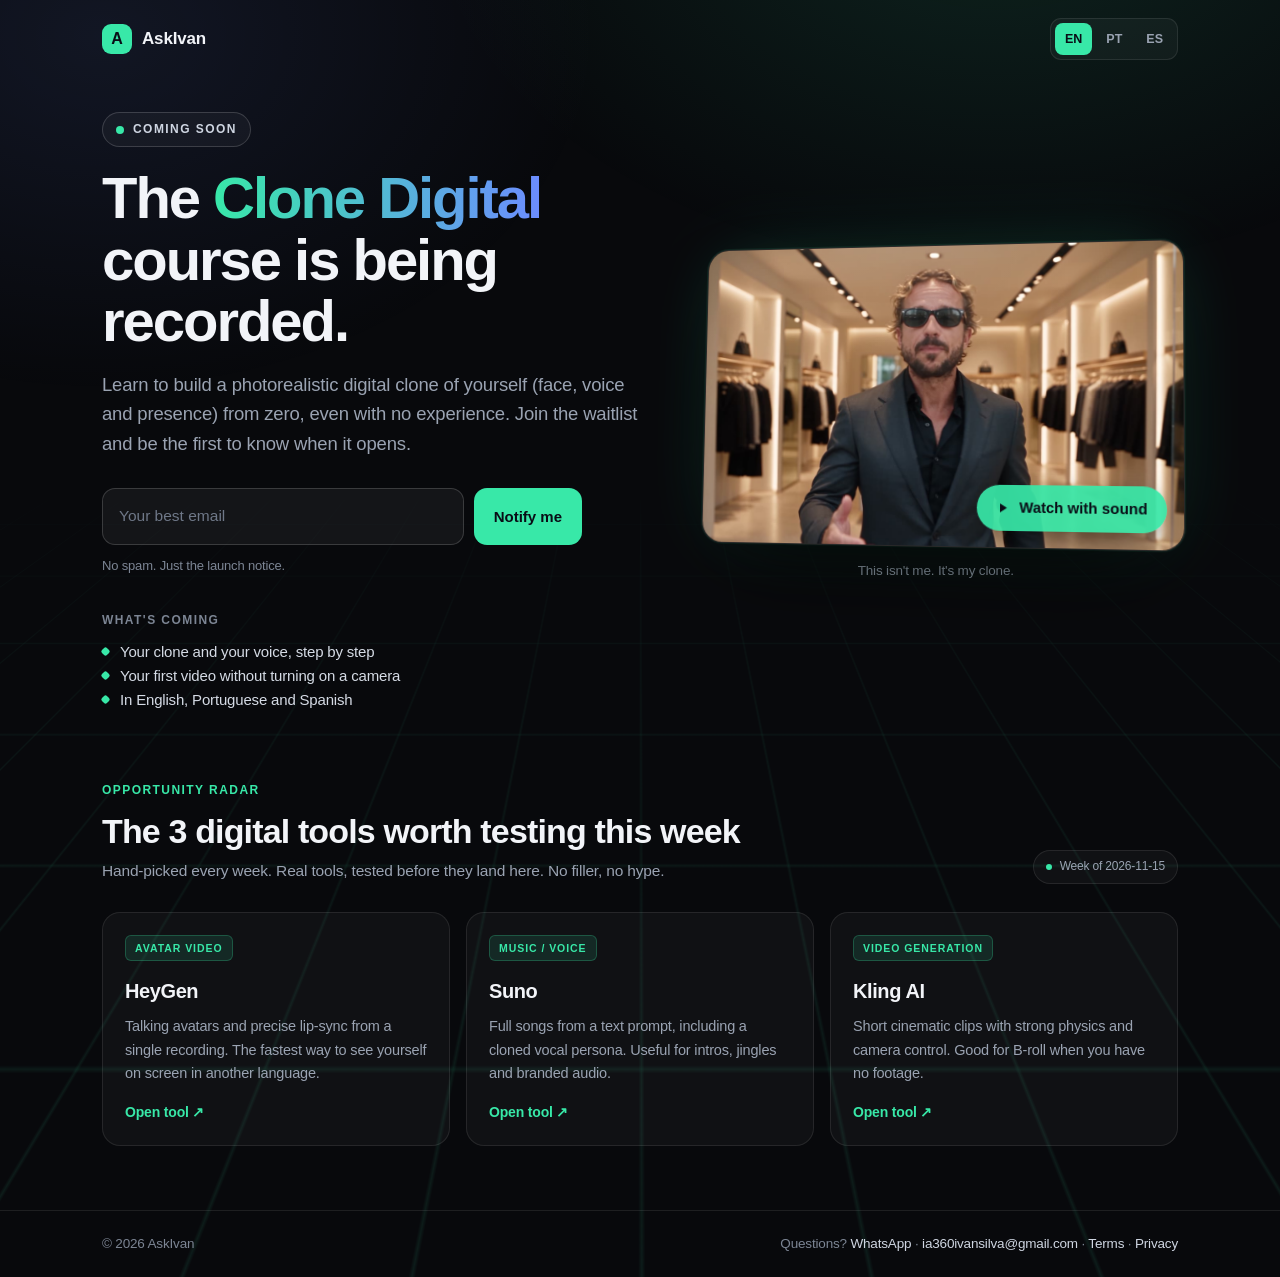
==== commit 1f3d3eca: "Coming soon page (EN/PT/ES) + waitlist + Radar; sales page saved in branch backup-venda-37" ====
--- a/index.html
+++ b/index.html
@@ -3,858 +3,347 @@
 <head>
 <meta charset="UTF-8">
 <meta name="viewport" content="width=device-width, initial-scale=1.0">
-<title>AskIvan — AI Avatar System | Domine Avatares com IA</title>
-<meta name="description" content="Master AI avatar creation and discover the best digital opportunities on the market. Método Clone Digital + weekly opportunity radar.">
+<title>AskIvan — Coming soon | Em breve | Muy pronto</title>
+<meta name="description" content="The Método Clone Digital course is being recorded. Join the waitlist and be the first to know when it opens.">
 <meta name="theme-color" content="#08090c">
-<script>document.documentElement.classList.add("js")</script>
 <meta property="og:type" content="website">
 <meta property="og:url" content="https://askivan.co/">
-<meta property="og:title" content="AskIvan — AI Avatar System">
-<meta property="og:description" content="Master AI avatar creation — and discover the best digital opportunities on the market.">
+<meta property="og:title" content="AskIvan — Coming soon">
+<meta property="og:description" content="Build a photorealistic digital clone of yourself. The course is being recorded — join the waitlist.">
+<meta property="og:image" content="https://askivan.co/assets/videos/askivan-hero-poster.jpg">
 <link rel="canonical" href="https://askivan.co/">
 <link rel="icon" href="data:image/svg+xml,<svg xmlns='http://www.w3.org/2000/svg' viewBox='0 0 100 100'><rect width='100' height='100' rx='22' fill='%230b0d11'/><text x='50' y='68' font-size='52' font-family='system-ui,sans-serif' font-weight='700' fill='%2338e8a8' text-anchor='middle'>A</text></svg>">
 <style>
 :root{
-  --bg:#08090c;
-  --bg-2:#0d0f14;
-  --surface:rgba(255,255,255,.035);
-  --surface-2:rgba(255,255,255,.06);
-  --line:rgba(255,255,255,.09);
-  --line-2:rgba(255,255,255,.16);
-  --text:#f2f4f8;
-  --muted:#9aa3b2;
-  --accent:#38e8a8;
-  --accent-ink:#090D16;
-  --accent-2:#6c8cff;
-  --radius:18px;
-  --max:1120px;
+  --bg:#08090c;--line:rgba(255,255,255,.09);--line-2:rgba(255,255,255,.16);
+  --surface:rgba(255,255,255,.035);--text:#f2f4f8;--muted:#9aa3b2;
+  --accent:#38e8a8;--accent-ink:#090D16;--accent-2:#6c8cff;--radius:18px;
   --ease:cubic-bezier(.22,.61,.36,1);
 }
 *,*::before,*::after{box-sizing:border-box;margin:0;padding:0}
-html{scroll-behavior:smooth;-webkit-text-size-adjust:100%}
+html{-webkit-text-size-adjust:100%}
 body{
-  background:var(--bg);color:var(--text);
+  min-height:100vh;background:var(--bg);color:var(--text);
   font-family:-apple-system,BlinkMacSystemFont,"Segoe UI",Inter,Roboto,"Helvetica Neue",Arial,sans-serif;
-  line-height:1.6;letter-spacing:-.011em;
-  -webkit-font-smoothing:antialiased;
-  overflow-x:hidden;
+  line-height:1.6;letter-spacing:-.011em;-webkit-font-smoothing:antialiased;overflow-x:hidden;
+  display:flex;flex-direction:column;
 }
 body::before{
   content:"";position:fixed;inset:0;pointer-events:none;z-index:0;
   background:
-    radial-gradient(60rem 40rem at 78% -12%,rgba(56,232,168,.10),transparent 60%),
-    radial-gradient(50rem 36rem at 8% 4%,rgba(108,140,255,.09),transparent 62%);
-}
-img,video{max-width:100%;display:block}
+    radial-gradient(60rem 40rem at 78% -12%,rgba(56,232,168,.12),transparent 60%),
+    radial-gradient(50rem 36rem at 8% 4%,rgba(108,140,255,.10),transparent 62%);
+}
+/* subtle moving grid floor for depth */
+.grid{
+  position:fixed;left:-50%;right:-50%;bottom:-10vh;height:60vh;z-index:0;pointer-events:none;
+  background-image:
+    linear-gradient(rgba(56,232,168,.10) 1px,transparent 1px),
+    linear-gradient(90deg,rgba(56,232,168,.10) 1px,transparent 1px);
+  background-size:64px 64px;
+  transform:perspective(600px) rotateX(62deg);transform-origin:center top;
+  mask-image:linear-gradient(to top,rgba(0,0,0,.9),transparent 85%);
+  -webkit-mask-image:linear-gradient(to top,rgba(0,0,0,.9),transparent 85%);
+  animation:floor 9s linear infinite;
+}
+@keyframes floor{to{background-position:0 64px,0 0}}
 a{color:inherit;text-decoration:none}
 button{font:inherit;color:inherit;border:0;background:none;cursor:pointer}
 :focus-visible{outline:2px solid var(--accent);outline-offset:3px;border-radius:6px}
-.wrap{width:100%;max-width:var(--max);margin:0 auto;padding:0 22px;position:relative;z-index:1}
-.sr{position:absolute;width:1px;height:1px;padding:0;margin:-1px;overflow:hidden;clip:rect(0 0 0 0);white-space:nowrap;border:0}
-
-/* ---------- header ---------- */
-.site-header{
-  position:sticky;top:0;z-index:50;
-  backdrop-filter:blur(18px) saturate(150%);
-  -webkit-backdrop-filter:blur(18px) saturate(150%);
-  background:rgba(8,9,12,.72);
-  border-bottom:1px solid var(--line);
-}
-.header-inner{display:flex;align-items:center;gap:14px;height:64px}
-.brand{display:flex;align-items:center;gap:9px;font-weight:750;font-size:16.5px;letter-spacing:-.02em;flex-shrink:0}
-.brand-mark{
-  width:27px;height:27px;border-radius:9px;display:grid;place-items:center;
-  background:linear-gradient(150deg,var(--accent),#19b98a);
-  color:var(--accent-ink);font-size:14px;font-weight:800;
-}
-.nav{display:flex;gap:4px;margin-left:auto;align-items:center}
-.nav a{
-  padding:8px 12px;border-radius:9px;font-size:14px;color:var(--muted);
-  transition:color .18s var(--ease),background .18s var(--ease);white-space:nowrap;
-}
-.nav a:hover{color:var(--text);background:var(--surface)}
-.lang{
-  display:flex;gap:2px;padding:3px;border-radius:10px;
-  background:var(--surface);border:1px solid var(--line);flex-shrink:0;
-}
-.lang button{
-  padding:5px 9px;border-radius:7px;font-size:12px;font-weight:700;letter-spacing:.04em;
-  color:var(--muted);transition:all .18s var(--ease);
-}
-.lang button:hover{color:var(--text)}
-.lang button[aria-pressed="true"]{background:var(--accent);color:var(--accent-ink)}
-
-/* ---------- buttons ---------- */
-.btn{
-  display:inline-flex;align-items:center;justify-content:center;gap:9px;
-  padding:14px 26px;border-radius:13px;font-weight:680;font-size:15px;
-  transition:transform .18s var(--ease),box-shadow .22s var(--ease),background .18s var(--ease),border-color .18s var(--ease);
-  text-align:center;line-height:1.2;
-}
-.btn:hover{transform:translateY(-2px)}
-.btn:active{transform:translateY(0)}
-.btn-primary{
-  background:linear-gradient(150deg,var(--accent),#22cf95);
-  color:var(--accent-ink);font-weight:800;
-  box-shadow:0 10px 34px -12px rgba(56,232,168,.65);
-}
-/* header CTA lives inside .nav: keep dark high-contrast text + green on hover */
-.nav a.btn-primary,.nav a.btn-primary:hover{color:var(--accent-ink);font-weight:800;background:linear-gradient(150deg,var(--accent),#22cf95)}
-.btn-primary:hover{box-shadow:0 16px 42px -12px rgba(56,232,168,.8)}
-.btn-ghost{
-  background:var(--surface);border:1px solid var(--line-2);color:var(--text);
-}
-.btn-ghost:hover{background:var(--surface-2);border-color:rgba(255,255,255,.28)}
-.btn-lg{padding:16px 32px;font-size:15.5px;border-radius:14px}
-.btn-block{width:100%}
-
-/* ---------- hero ---------- */
-.hero{padding:clamp(38px,6vw,76px) 0 clamp(46px,6vw,80px)}
-.hero-grid{
-  display:grid;grid-template-columns:1.05fr .95fr;
-  gap:clamp(28px,4.5vw,58px);align-items:center;
-}
-.eyebrow{
-  display:inline-flex;align-items:center;gap:8px;
-  padding:6px 13px 6px 9px;border-radius:999px;
-  background:var(--surface);border:1px solid var(--line);
-  font-size:12px;font-weight:650;letter-spacing:.055em;text-transform:uppercase;color:var(--muted);
-  margin-bottom:20px;
-}
-.dot{width:6px;height:6px;border-radius:50%;background:var(--accent);box-shadow:0 0 0 3px rgba(56,232,168,.18)}
-h1{
-  font-size:clamp(30px,4.6vw,49px);line-height:1.09;letter-spacing:-.033em;font-weight:780;
-  margin-bottom:18px;text-wrap:balance;
-}
-.grad{
-  background:linear-gradient(100deg,var(--accent) 12%,#7df0c6 48%,var(--accent-2) 96%);
-  -webkit-background-clip:text;background-clip:text;color:transparent;
-}
-.lede{font-size:clamp(15px,1.55vw,17.5px);color:var(--muted);max-width:36em;margin-bottom:28px;text-wrap:pretty}
-.hero-cta{display:flex;flex-wrap:wrap;gap:12px;margin-bottom:22px}
-.micro{display:flex;flex-wrap:wrap;gap:7px 18px;font-size:12.5px;color:var(--muted)}
-.micro span{display:inline-flex;align-items:center;gap:6px}
-.micro svg{flex-shrink:0;opacity:.85}
-
-/* video slot */
-.video-slot{
-  position:relative;border-radius:var(--radius);overflow:hidden;
-  border:1px solid var(--line);background:linear-gradient(165deg,#11141b,#0a0c11 72%);
-  aspect-ratio:16/10;
-  box-shadow:0 28px 70px -30px rgba(0,0,0,.95),0 0 0 1px rgba(255,255,255,.02) inset;
-}
-.video-slot video,.video-slot iframe{width:100%;height:100%;object-fit:cover;border:0}
-.video-ph{
-  position:absolute;inset:0;display:grid;place-items:center;text-align:center;padding:26px;
-  background:
-    radial-gradient(70% 70% at 50% 42%,rgba(56,232,168,.13),transparent 70%),
-    repeating-linear-gradient(115deg,rgba(255,255,255,.014) 0 2px,transparent 2px 7px);
-}
-.video-ph-inner{max-width:270px}
-.play-ring{
-  width:64px;height:64px;border-radius:50%;display:grid;place-items:center;margin:0 auto 15px;
-  background:rgba(56,232,168,.11);border:1px solid rgba(56,232,168,.42);color:var(--accent);
-  transition:transform .25s var(--ease),background .25s var(--ease);
-}
-.video-slot:hover .play-ring{transform:scale(1.07);background:rgba(56,232,168,.17)}
-.video-ph strong{display:block;font-size:14.5px;font-weight:680;margin-bottom:5px}
-.video-ph small{display:block;font-size:12.5px;color:var(--muted);line-height:1.5}
-.video-slot.has-video{aspect-ratio:16/9}
-.video-slot.has-video video{object-fit:cover;display:block;background:#000}
-.video-play{
-  position:absolute;inset:0;z-index:3;display:grid;place-items:end center;border:0;padding:0 0 22px;cursor:pointer;
-  background:linear-gradient(180deg,rgba(0,0,0,0) 45%,rgba(0,0,0,.55));color:#fff;font:inherit;
-  transition:opacity .25s var(--ease);
-}
-.video-play-pill{
-  display:inline-flex;align-items:center;gap:10px;padding:13px 20px 13px 14px;border-radius:999px;
-  background:var(--accent);color:var(--accent-ink);font-weight:800;font-size:15px;letter-spacing:-.01em;
-  box-shadow:0 14px 40px -12px rgba(56,232,168,.7);transition:transform .2s var(--ease);
-}
-.video-play-pill svg{flex:none}
-.video-play:hover .video-play-pill,.video-play:focus-visible .video-play-pill{transform:scale(1.05)}
-.video-play:focus-visible{outline:2px solid var(--accent);outline-offset:-4px}
-.video-slot.playing .video-play{opacity:0;pointer-events:none}
-.video-badge{
-  position:absolute;top:12px;left:12px;z-index:2;
-  padding:5px 10px;border-radius:7px;font-size:10.5px;font-weight:700;letter-spacing:.09em;text-transform:uppercase;
-  background:rgba(8,9,12,.82);border:1px solid var(--line-2);color:var(--muted);
-  backdrop-filter:blur(8px);
-}
-
-/* ---------- sections ---------- */
-section{position:relative;z-index:1}
-.sec{padding:clamp(50px,7vw,88px) 0;border-top:1px solid var(--line)}
-.sec-head{max-width:640px;margin-bottom:clamp(30px,4vw,46px)}
-.kicker{
-  font-size:11.5px;font-weight:720;letter-spacing:.14em;text-transform:uppercase;
-  color:var(--accent);margin-bottom:12px;display:block;
-}
-h2{font-size:clamp(24px,3.3vw,36px);line-height:1.15;letter-spacing:-.028em;font-weight:760;margin-bottom:12px;text-wrap:balance}
-.sec-head p{color:var(--muted);font-size:clamp(14.5px,1.4vw,16px);text-wrap:pretty}
-
-/* product */
-.product-grid{display:grid;grid-template-columns:1.02fr .98fr;gap:clamp(24px,3.4vw,46px);align-items:start}
-.features{list-style:none;display:grid;gap:2px}
-.features li{display:flex;gap:13px;padding:13px 0;border-bottom:1px solid var(--line);align-items:flex-start}
-.features li:last-child{border-bottom:0}
-.check{
-  width:21px;height:21px;border-radius:50%;flex-shrink:0;display:grid;place-items:center;margin-top:2px;
-  background:rgba(56,232,168,.13);border:1px solid rgba(56,232,168,.3);color:var(--accent);
-}
-.features b{display:block;font-size:14.5px;font-weight:660;margin-bottom:1px}
-.features span{font-size:13.5px;color:var(--muted);line-height:1.5}
-.price-card{
-  border-radius:var(--radius);padding:26px;position:relative;overflow:hidden;
-  background:linear-gradient(168deg,rgba(255,255,255,.07),rgba(255,255,255,.02) 55%);
-  border:1px solid var(--line-2);
-  box-shadow:0 30px 70px -34px rgba(0,0,0,.9);
-}
-.price-card::before{
-  content:"";position:absolute;inset:-1px -1px auto;height:1px;
-  background:linear-gradient(90deg,transparent,rgba(56,232,168,.75),transparent);
-}
-.price-tag{display:flex;align-items:baseline;gap:9px;margin:6px 0 4px}
-.price-tag .cur{font-size:20px;font-weight:600;color:var(--muted)}
-.price-tag .amt{font-size:clamp(42px,5.4vw,54px);font-weight:780;letter-spacing:-.045em;line-height:1}
-.price-tag .per{font-size:12.5px;color:var(--muted);font-weight:500}
-.plan-name{font-size:13px;font-weight:700;letter-spacing:.1em;text-transform:uppercase;color:var(--accent)}
-.plan-desc{color:var(--muted);font-size:13.5px;margin:10px 0 20px;line-height:1.55}
-.plan-list{list-style:none;display:grid;gap:9px;margin:0 0 22px;font-size:13.5px}
-.plan-list li{display:flex;gap:9px;align-items:flex-start;color:#cfd6e0}
-.plan-list svg{color:var(--accent);flex-shrink:0;margin-top:3px}
-.plan-note{font-size:11.5px;color:#7d8694;text-align:center;margin-top:13px;line-height:1.55}
-.price-card hr{border:0;border-top:1px solid var(--line);margin:20px 0}
-
-/* affiliate */
-.aff{
-  border-radius:var(--radius);padding:clamp(24px,3.6vw,40px);position:relative;overflow:hidden;
-  background:
-    radial-gradient(90% 130% at 100% 0%,rgba(108,140,255,.15),transparent 58%),
-    linear-gradient(150deg,rgba(255,255,255,.055),rgba(255,255,255,.015));
-  border:1px solid var(--line-2);
-}
-.aff-grid{display:grid;grid-template-columns:1fr auto;gap:clamp(22px,3.4vw,44px);align-items:center}
-.aff-pct{text-align:center;flex-shrink:0}
-.aff-pct .n{
-  font-size:clamp(52px,7.4vw,76px);font-weight:800;line-height:.92;letter-spacing:-.05em;
-  background:linear-gradient(160deg,var(--accent),var(--accent-2));
-  -webkit-background-clip:text;background-clip:text;color:transparent;
-}
-.aff-pct small{display:block;font-size:11.5px;letter-spacing:.13em;text-transform:uppercase;color:var(--muted);margin-top:6px;font-weight:650}
-.steps{list-style:none;display:grid;gap:14px;margin:18px 0 0}
-.steps li{display:flex;gap:12px;align-items:flex-start;font-size:13.8px}
-.step-n{
-  width:23px;height:23px;border-radius:50%;flex-shrink:0;display:grid;place-items:center;
-  font-size:11.5px;font-weight:750;background:var(--surface-2);border:1px solid var(--line-2);color:var(--text);margin-top:1px;
-}
-.steps b{font-weight:660}
-.steps span{color:var(--muted)}
+.sr{position:absolute;width:1px;height:1px;overflow:hidden;clip:rect(0 0 0 0);white-space:nowrap}
+.wrap{width:100%;max-width:1120px;margin:0 auto;padding:0 22px;position:relative;z-index:1}
+
+header{padding:18px 0}
+header .wrap{display:flex;align-items:center;justify-content:space-between;gap:16px}
+.brand{display:flex;align-items:center;gap:10px;font-weight:700;font-size:17px}
+.brand-mark{width:30px;height:30px;border-radius:9px;background:var(--accent);color:var(--accent-ink);display:grid;place-items:center;font-weight:800;font-size:16px}
+.langs{display:flex;gap:4px;padding:4px;border:1px solid var(--line);border-radius:11px;background:var(--surface)}
+.langs button{font-size:12.5px;font-weight:600;padding:6px 10px;border-radius:8px;color:var(--muted)}
+.langs button[aria-pressed="true"]{background:var(--accent);color:var(--accent-ink)}
+
+main{flex:1;display:flex;align-items:center;padding:34px 0 56px}
+.hero{display:grid;grid-template-columns:1.05fr .95fr;gap:56px;align-items:center}
+.badge{display:inline-flex;align-items:center;gap:9px;font-size:12px;font-weight:700;letter-spacing:.12em;text-transform:uppercase;padding:7px 13px;border:1px solid var(--line-2);border-radius:999px;background:var(--surface);color:#cfd6e2}
+.pulse{width:8px;height:8px;border-radius:50%;background:var(--accent);box-shadow:0 0 0 0 rgba(56,232,168,.7);animation:pulse 1.8s infinite}
+@keyframes pulse{70%{box-shadow:0 0 0 10px rgba(56,232,168,0)}100%{box-shadow:0 0 0 0 rgba(56,232,168,0)}}
+h1{font-size:clamp(34px,5.2vw,58px);line-height:1.06;letter-spacing:-.035em;font-weight:800;margin:20px 0 18px}
+.grad{background:linear-gradient(90deg,var(--accent),var(--accent-2));-webkit-background-clip:text;background-clip:text;color:transparent}
+.lead{font-size:clamp(16px,1.6vw,18.5px);color:var(--muted);max-width:34em}
+
+form{margin-top:30px;display:flex;gap:10px;max-width:480px}
+input[type=email]{
+  flex:1;min-width:0;padding:15px 16px;border-radius:13px;border:1px solid var(--line-2);
+  background:rgba(255,255,255,.05);color:var(--text);font:inherit;font-size:15.5px;
+}
+input[type=email]::placeholder{color:#6f7888}
+input[type=email]:focus{outline:none;border-color:var(--accent);box-shadow:0 0 0 4px rgba(56,232,168,.15)}
+.btn{padding:15px 20px;border-radius:13px;background:var(--accent);color:var(--accent-ink);font-weight:700;font-size:15px;white-space:nowrap;transition:transform .2s var(--ease),box-shadow .2s var(--ease)}
+.btn:hover{transform:translateY(-1px);box-shadow:0 10px 30px -10px rgba(56,232,168,.6)}
+.note{margin-top:11px;font-size:13px;color:#7c8594}
+.joined{display:none;margin-top:30px;max-width:480px;padding:16px 18px;border-radius:13px;border:1px solid rgba(56,232,168,.35);background:rgba(56,232,168,.08);font-weight:600}
+body.is-joined form,body.is-joined .note{display:none}
+body.is-joined .joined{display:block}
+
+.coming{margin-top:34px;display:grid;gap:10px;max-width:480px}
+.coming h2{font-size:12px;letter-spacing:.12em;text-transform:uppercase;color:#7c8594;font-weight:700}
+.coming li{list-style:none;display:flex;gap:11px;align-items:flex-start;color:#d5dbe5;font-size:15px}
+.coming li::before{content:"";flex:none;margin-top:8px;width:7px;height:7px;border-radius:2px;background:var(--accent);transform:rotate(45deg)}
+
+/* 3D video card — tilts toward the cursor */
+.stage{perspective:1100px}
+.card{
+  position:relative;border-radius:22px;overflow:hidden;border:1px solid var(--line-2);
+  background:#000;aspect-ratio:16/10;transform-style:preserve-3d;
+  transform:rotateY(-9deg) rotateX(4deg);transition:transform .5s var(--ease);
+  box-shadow:0 40px 90px -30px rgba(0,0,0,.9),0 0 0 1px rgba(56,232,168,.08),0 0 80px -20px rgba(56,232,168,.25);
+}
+.card video{width:100%;height:100%;object-fit:cover;display:block}
+.card .glare{position:absolute;inset:0;pointer-events:none;background:radial-gradient(40rem 20rem at var(--gx,30%) var(--gy,0%),rgba(255,255,255,.12),transparent 50%)}
+.play{
+  position:absolute;right:16px;bottom:16px;white-space:nowrap;
+  display:flex;align-items:center;gap:9px;padding:11px 18px;border-radius:999px;
+  background:rgba(56,232,168,.92);color:var(--accent-ink);font-weight:700;font-size:14.5px;
+  box-shadow:0 10px 30px -8px rgba(0,0,0,.7);
+}
+.play svg{width:15px;height:15px}
+.card.playing .play{display:none}
+.caption{margin-top:14px;text-align:center;font-size:13.5px;color:#9aa3b2}
 
 /* radar */
-.radar-head{display:flex;flex-wrap:wrap;align-items:flex-end;justify-content:space-between;gap:14px;margin-bottom:clamp(24px,3.4vw,36px)}
-.radar-meta{
-  display:inline-flex;align-items:center;gap:7px;font-size:11.5px;color:var(--muted);
-  padding:5px 11px;border-radius:999px;background:var(--surface);border:1px solid var(--line);white-space:nowrap;
-}
-.pulse{width:6px;height:6px;border-radius:50%;background:var(--accent);animation:pulse 2.4s var(--ease) infinite}
-@keyframes pulse{0%,100%{opacity:1;box-shadow:0 0 0 0 rgba(56,232,168,.5)}50%{opacity:.55;box-shadow:0 0 0 5px rgba(56,232,168,0)}}
+.radar{display:none;flex:none;padding:8px 0 64px;position:relative;z-index:1}
+.radar.is-on{display:block}
+.radar-head{display:flex;flex-wrap:wrap;align-items:flex-end;justify-content:space-between;gap:14px;margin-bottom:28px}
+.radar-kicker{font-size:12px;font-weight:700;letter-spacing:.12em;text-transform:uppercase;color:var(--accent)}
+.radar h2{font-size:clamp(24px,3.2vw,34px);line-height:1.15;letter-spacing:-.025em;font-weight:800;margin:10px 0 8px;max-width:22em}
+.radar-sub{color:var(--muted);font-size:15.5px;max-width:38em}
+.radar-meta{display:inline-flex;align-items:center;gap:8px;font-size:12px;color:var(--muted);padding:6px 12px;border-radius:999px;background:var(--surface);border:1px solid var(--line);white-space:nowrap}
+.radar-meta i{width:6px;height:6px;border-radius:50%;background:var(--accent)}
 .radar-grid{display:grid;grid-template-columns:repeat(3,1fr);gap:16px}
-.card{
-  display:flex;flex-direction:column;border-radius:16px;padding:22px;
-  background:linear-gradient(168deg,rgba(255,255,255,.05),rgba(255,255,255,.012));
-  border:1px solid var(--line);
-  transition:transform .22s var(--ease),border-color .22s var(--ease),background .22s var(--ease),box-shadow .22s var(--ease);
-  position:relative;overflow:hidden;
-}
-.card:hover{transform:translateY(-3px);border-color:rgba(56,232,168,.4);background:linear-gradient(168deg,rgba(56,232,168,.06),rgba(255,255,255,.02));box-shadow:0 22px 44px -26px rgba(0,0,0,.9)}
-.card-top{display:flex;align-items:center;justify-content:space-between;gap:10px;margin-bottom:14px}
-.tag{
-  font-size:10.5px;font-weight:720;letter-spacing:.09em;text-transform:uppercase;
-  padding:4px 9px;border-radius:6px;background:rgba(56,232,168,.11);color:var(--accent);border:1px solid rgba(56,232,168,.24);
-}
-.rank{font-size:11px;color:#69717f;font-weight:700;letter-spacing:.05em}
-.card h3{font-size:16.5px;font-weight:700;letter-spacing:-.018em;margin-bottom:7px;line-height:1.3}
-.card p{font-size:13.4px;color:var(--muted);line-height:1.58;margin-bottom:16px;flex:1}
-.card-link{display:inline-flex;align-items:center;gap:6px;font-size:13.2px;font-weight:660;color:var(--accent);margin-top:auto}
-.card-link svg{transition:transform .2s var(--ease)}
-.card:hover .card-link svg{transform:translate(3px,-3px)}
-.card-loading{opacity:.5}
-
-/* footer */
-.site-footer{border-top:1px solid var(--line);padding:38px 0 46px;margin-top:20px}
-.foot-grid{display:flex;flex-wrap:wrap;gap:20px;justify-content:space-between;align-items:flex-start}
-.foot-brand{font-weight:750;font-size:15.5px;display:flex;align-items:center;gap:9px;margin-bottom:9px}
-.foot-note{font-size:12.5px;color:var(--muted);max-width:30ch;line-height:1.6}
-.foot-links{display:flex;flex-wrap:wrap;gap:9px 22px;font-size:13px}
-.foot-links a{color:var(--muted);transition:color .18s var(--ease)}
-.foot-links a:hover{color:var(--accent)}
-.legal{font-size:11.5px;color:#666e7b;margin-top:28px;padding-top:20px;border-top:1px solid var(--line);line-height:1.6}
-
-
-/* reveal — content is visible by default; only the .js class hides it first,
-   so a failed script can never leave the page blank. */
-.js .reveal{opacity:0;transform:translateY(16px);transition:opacity .6s var(--ease),transform .6s var(--ease)}
-.js .reveal.in{opacity:1;transform:none}
-
-/* ---------- responsive ---------- */
-@media (max-width:900px){
-  .hero-grid,.product-grid{grid-template-columns:1fr}
-  .hero-grid{gap:32px}
-  .video-slot{order:-1;aspect-ratio:16/11}
+.rcard{display:flex;flex-direction:column;border-radius:var(--radius);padding:22px;background:var(--surface);border:1px solid var(--line);transition:transform .2s var(--ease),border-color .2s var(--ease)}
+.rcard:hover{transform:translateY(-3px);border-color:rgba(56,232,168,.4)}
+.rtag{align-self:flex-start;font-size:10.5px;font-weight:700;letter-spacing:.09em;text-transform:uppercase;padding:4px 9px;border-radius:6px;background:rgba(56,232,168,.11);color:var(--accent);border:1px solid rgba(56,232,168,.24)}
+.rcard h3{font-size:20px;letter-spacing:-.02em;margin:14px 0 8px}
+.rcard p{color:var(--muted);font-size:14.5px;flex:1}
+.rlink{margin-top:16px;font-size:14px;font-weight:700;color:var(--accent);display:inline-flex;align-items:center;gap:6px}
+
+footer{border-top:1px solid var(--line);padding:22px 0;position:relative;z-index:1}
+footer .wrap{display:flex;flex-wrap:wrap;justify-content:space-between;gap:12px;font-size:13.5px;color:#7c8594}
+footer a{color:#cfd6e2}
+footer a:hover{color:var(--accent)}
+
+@media (max-width:880px){
+  .hero{grid-template-columns:1fr;gap:38px}
+  .stage{order:-1}
+  .card{transform:none}
+  main{padding-top:10px}
   .radar-grid{grid-template-columns:1fr}
-  .aff-grid{grid-template-columns:1fr;text-align:left}
-  .aff-pct{text-align:left}
-  .nav a[data-nav]{display:none}
-}
-@media (max-width:600px){
-  .video-play{padding-bottom:16px}
-  .video-play-pill{padding:10px 16px 10px 11px;font-size:14px}
-  .header-inner{height:58px;gap:10px}
-  .brand{font-size:15px}
-  .btn-header{display:none}
-  .lang button{padding:8px 12px;min-height:40px;min-width:40px}
-  .wrap{padding:0 17px}
-  .hero-cta{flex-direction:column}
-  .hero-cta .btn{width:100%}
-  .price-card{padding:22px}
-  .video-slot{aspect-ratio:4/3}
+  .radar{padding-bottom:44px}
+}
+@media (max-width:480px){
+  .play{right:12px;bottom:12px;padding:9px 14px;font-size:13.5px}
+  form{flex-direction:column}
+  .btn{width:100%}
 }
 @media (prefers-reduced-motion:reduce){
-  *{animation-duration:.01ms!important;transition-duration:.01ms!important;scroll-behavior:auto!important}
-  .reveal{opacity:1;transform:none}
+  .grid,.pulse{animation:none}
+  .card{transition:none}
 }
 </style>
 </head>
 <body>
-
-<header class="site-header">
-  <div class="wrap header-inner">
-    <a href="#top" class="brand" aria-label="AskIvan">
-      <span class="brand-mark" aria-hidden="true">A</span>
-      <span>AskIvan</span>
-    </a>
-    <nav class="nav" aria-label="Main">
-      <a href="#product" data-nav data-t="nav.product">Product</a>
-      <a href="#affiliate" data-nav data-t="nav.affiliate">Affiliate</a>
-      <a href="#radar" data-nav data-t="nav.radar">Radar</a>
-      <a href="#buy" class="btn btn-primary btn-header" style="padding:9px 17px;font-size:13.5px;border-radius:10px;margin-left:6px">
-        <span data-t="nav.buy">Get it — $37</span>
-      </a>
-      <div class="lang" role="group" aria-label="Language">
-        <button type="button" data-lang="en" aria-pressed="true">EN</button>
-        <button type="button" data-lang="pt" aria-pressed="false">PT</button>
-        <button type="button" data-lang="es" aria-pressed="false">ES</button>
-      </div>
-    </nav>
+<div class="grid" aria-hidden="true"></div>
+
+<header>
+  <div class="wrap">
+    <a class="brand" href="https://askivan.co/" aria-label="AskIvan"><span class="brand-mark">A</span>AskIvan</a>
+    <div class="langs" role="group" aria-label="Language">
+      <button type="button" data-lang="en" aria-pressed="true">EN</button>
+      <button type="button" data-lang="pt" aria-pressed="false">PT</button>
+      <button type="button" data-lang="es" aria-pressed="false">ES</button>
+    </div>
   </div>
 </header>
 
-<main id="top">
-
-  <!-- ============ HERO ============ -->
-  <section class="hero">
-    <div class="wrap hero-grid">
-      <div>
-        <span class="eyebrow"><span class="dot" aria-hidden="true"></span><span data-t="hero.eyebrow">AI Avatar System</span></span>
-        <h1><span data-t="hero.h1a">Master</span> <span class="grad" data-t="hero.h1b">AI Avatar Creation</span> <span data-t="hero.h1c">— and discover the best digital opportunities on the market.</span></h1>
-        <p class="lede" data-t="hero.lede">Build a photorealistic digital clone of yourself — face, voice and presence — and use it to sell, teach and scale. No camera crew. No studio.</p>
-        <div class="hero-cta">
-          <a href="#buy" class="btn btn-primary btn-lg">
-            <span data-t="hero.cta1">Get the Method — $37</span>
-          </a>
-          <a href="#affiliate" class="btn btn-ghost btn-lg">
-            <span data-t="hero.cta2">Earn 50% as an affiliate</span>
-          </a>
-        </div>
-        <div class="micro">
-          <span>
-            <svg width="13" height="13" viewBox="0 0 24 24" fill="none" stroke="currentColor" stroke-width="2.4" stroke-linecap="round" stroke-linejoin="round" aria-hidden="true"><polyline points="20 6 9 17 4 12"/></svg>
-            <span data-t="hero.m1">Instant access</span>
-          </span>
-          <span>
-            <svg width="13" height="13" viewBox="0 0 24 24" fill="none" stroke="currentColor" stroke-width="2.4" stroke-linecap="round" stroke-linejoin="round" aria-hidden="true"><polyline points="20 6 9 17 4 12"/></svg>
-            <span data-t="hero.m2">Lifetime updates</span>
-          </span>
-          <span>
-            <svg width="13" height="13" viewBox="0 0 24 24" fill="none" stroke="currentColor" stroke-width="2.4" stroke-linecap="round" stroke-linejoin="round" aria-hidden="true"><polyline points="20 6 9 17 4 12"/></svg>
-            <span data-t="hero.m3">English · Portuguese · Spanish</span>
-          </span>
-        </div>
-      </div>
-
-      <!-- HERO VIDEO SLOT — set CONFIG.heroVideo below (mp4 URL or video ID) and it renders automatically -->
-      <div class="video-slot" id="heroVideoSlot">
-        <span class="video-badge" data-t="hero.videobadge">Avatar preview</span>
-        <div class="video-ph">
-          <div class="video-ph-inner">
-            <div class="play-ring" aria-hidden="true">
-              <svg width="22" height="22" viewBox="0 0 24 24" fill="currentColor"><path d="M8 5.14v13.72L19 12z"/></svg>
-            </div>
-            <strong data-t="hero.videotitle">Your avatar presents this portal</strong>
-            <small data-t="hero.videosub">Video arriving soon — this slot is ready to receive it.</small>
-          </div>
-        </div>
+<main>
+  <div class="wrap hero">
+    <div>
+      <span class="badge"><span class="pulse"></span><span data-i="badge">Coming soon</span></span>
+      <h1 data-i="h1" data-html>The <span class="grad">Clone Digital</span> course is being recorded.</h1>
+      <p class="lead" data-i="lead">Learn to build a photorealistic digital clone of yourself (face, voice and presence) from zero, even with no experience. Join the waitlist and be the first to know when it opens.</p>
+
+      <form action="https://formsubmit.co/ia360ivansilva@gmail.com" method="POST">
+        <label class="sr" for="email" data-i="label">Your email</label>
+        <input id="email" type="email" name="email" required autocomplete="email" placeholder="Your best email" data-i-ph="ph">
+        <input type="hidden" name="language" id="langField" value="en">
+        <input type="hidden" name="_subject" value="AskIvan: new waitlist signup">
+        <input type="hidden" name="_template" value="table">
+        <input type="hidden" name="_next" id="nextField" value="https://askivan.co/?joined=1">
+        <button class="btn" type="submit" data-i="cta">Notify me</button>
+      </form>
+      <p class="note" data-i="note">No spam. Just the launch notice.</p>
+      <div class="joined" role="status" data-i="joined">You're on the list! You'll be the first to know.</div>
+
+      <div class="coming">
+        <h2 data-i="comingT">What's coming</h2>
+        <ul>
+          <li data-i="c1">Your clone and your voice, step by step</li>
+          <li data-i="c2">Your first video without turning on a camera</li>
+          <li data-i="c3">In English, Portuguese and Spanish</li>
+        </ul>
       </div>
     </div>
-  </section>
-
-  <!-- ============ PRODUCT ============ -->
-  <section class="sec" id="product">
-    <div class="wrap">
-      <div class="sec-head reveal">
-        <span class="kicker" data-t="prod.kicker">Main product</span>
-        <h2><span data-t="prod.h2a">Método Clone Digital</span> <span style="color:var(--muted);font-weight:600">/ AI Avatar System</span></h2>
-        <p data-t="prod.sub">The complete path from zero to a digital clone that looks and sounds like you — and a production line that turns one idea into a week of content.</p>
+
+    <div class="stage">
+      <div class="card" id="card">
+        <video id="vid" src="assets/videos/askivan-hero-avatar.mp4" poster="assets/videos/askivan-hero-poster.jpg" playsinline preload="metadata"></video>
+        <div class="glare"></div>
+        <button class="play" type="button" id="playBtn">
+          <svg viewBox="0 0 24 24" fill="currentColor" aria-hidden="true"><path d="M8 5v14l11-7z"/></svg>
+          <span data-i="watch">Watch with sound</span>
+        </button>
       </div>
-
-      <div class="product-grid">
-        <ul class="features reveal">
-          <li>
-            <span class="check" aria-hidden="true"><svg width="11" height="11" viewBox="0 0 24 24" fill="none" stroke="currentColor" stroke-width="3.4" stroke-linecap="round" stroke-linejoin="round"><polyline points="20 6 9 17 4 12"/></svg></span>
-            <div><b data-t="prod.f1t">This isn't me</b><span data-t="prod.f1d">My clone reveals itself in front of you: living proof you can be on video without recording.</span></div>
-          </li>
-          <li>
-            <span class="check" aria-hidden="true"><svg width="11" height="11" viewBox="0 0 24 24" fill="none" stroke="currentColor" stroke-width="3.4" stroke-linecap="round" stroke-linejoin="round"><polyline points="20 6 9 17 4 12"/></svg></span>
-            <div><b data-t="prod.f2t">The real cost: open source vs paid</b><span data-t="prod.f2d">The numbers side by side, with the date on screen, so you don't waste money.</span></div>
-          </li>
-          <li>
-            <span class="check" aria-hidden="true"><svg width="11" height="11" viewBox="0 0 24 24" fill="none" stroke="currentColor" stroke-width="3.4" stroke-linecap="round" stroke-linejoin="round"><polyline points="20 6 9 17 4 12"/></svg></span>
-            <div><b data-t="prod.f3t">Recording your base video on your phone</b><span data-t="prod.f3d">Light, framing and audio done right, so your clone doesn't look like AI.</span></div>
-          </li>
-          <li>
-            <span class="check" aria-hidden="true"><svg width="11" height="11" viewBox="0 0 24 24" fill="none" stroke="currentColor" stroke-width="3.4" stroke-linecap="round" stroke-linejoin="round"><polyline points="20 6 9 17 4 12"/></svg></span>
-            <div><b data-t="prod.f4t">Creating your clone and your voice</b><span data-t="prod.f4d">Your face and your voice cloned step by step, inside the real tool.</span></div>
-          </li>
-          <li>
-            <span class="check" aria-hidden="true"><svg width="11" height="11" viewBox="0 0 24 24" fill="none" stroke="currentColor" stroke-width="3.4" stroke-linecap="round" stroke-linejoin="round"><polyline points="20 6 9 17 4 12"/></svg></span>
-            <div><b data-t="prod.f5t">Your first video in 15 minutes</b><span data-t="prod.f5d">From text to finished video without turning on a camera.</span></div>
-          </li>
-          <li>
-            <span class="check" aria-hidden="true"><svg width="11" height="11" viewBox="0 0 24 24" fill="none" stroke="currentColor" stroke-width="3.4" stroke-linecap="round" stroke-linejoin="round"><polyline points="20 6 9 17 4 12"/></svg></span>
-            <div><b data-t="prod.f6t">Reverse-engineering a viral avatar video</b><span data-t="prod.f6d">We take a viral avatar video apart, piece by piece, to see what made it work.</span></div>
-          </li>
-        </ul>
-
-        <div class="price-card reveal" id="buy">
-          <span class="plan-name" data-t="prod.plan">Clone Digital — full access</span>
-          <div class="price-tag">
-            <span class="cur">$</span><span class="amt">37</span>
-            <span class="per" data-t="prod.once">one-time</span>
-          </div>
-          <p class="plan-desc" data-t="prod.desc">Everything you need to build, produce and publish with your own AI avatar.</p>
-          <hr>
-          <ul class="plan-list">
-            <li><svg width="13" height="13" viewBox="0 0 24 24" fill="none" stroke="currentColor" stroke-width="3" stroke-linecap="round" stroke-linejoin="round"><polyline points="20 6 9 17 4 12"/></svg><span data-t="prod.p1">The full Método Clone Digital</span></li>
-            <li><svg width="13" height="13" viewBox="0 0 24 24" fill="none" stroke="currentColor" stroke-width="3" stroke-linecap="round" stroke-linejoin="round"><polyline points="20 6 9 17 4 12"/></svg><span data-t="prod.p2">Step-by-step tool stack</span></li>
-            <li><svg width="13" height="13" viewBox="0 0 24 24" fill="none" stroke="currentColor" stroke-width="3" stroke-linecap="round" stroke-linejoin="round"><polyline points="20 6 9 17 4 12"/></svg><span data-t="prod.p3">Production templates</span></li>
-            <li><svg width="13" height="13" viewBox="0 0 24 24" fill="none" stroke="currentColor" stroke-width="3" stroke-linecap="round" stroke-linejoin="round"><polyline points="20 6 9 17 4 12"/></svg><span data-t="prod.p4">Lifetime updates</span></li>
-            <li><svg width="13" height="13" viewBox="0 0 24 24" fill="none" stroke="currentColor" stroke-width="3" stroke-linecap="round" stroke-linejoin="round"><polyline points="20 6 9 17 4 12"/></svg><span data-t="prod.p5">Affiliate access: 50% per sale</span></li>
-          </ul>
-          <button type="button" class="btn btn-primary btn-block btn-lg" id="buyBtn" data-checkout="whop">
-            <svg width="16" height="16" viewBox="0 0 24 24" fill="none" stroke="currentColor" stroke-width="2.3" stroke-linecap="round" stroke-linejoin="round" aria-hidden="true"><rect x="3" y="11" width="18" height="11" rx="2"/><path d="M7 11V7a5 5 0 0110 0v4"/></svg>
-            <span data-t="prod.cta">Buy now — $37</span>
-          </button>
-          <p class="plan-note" data-t="prod.note">Secure checkout. Access released immediately after payment.</p>
-          <p class="plan-note" style="margin-top:8px">
-            <span data-t="prod.termsA">By buying you agree to the</span>
-            <a href="/terms/" data-t="nav.terms" style="color:var(--accent)">Terms of Use</a>
-            <span data-t="prod.termsB">and the</span>
-            <a href="/privacy/" data-t="nav.privacy" style="color:var(--accent)">Privacy Policy</a>.
-          </p>
-        </div>
+      <p class="caption" data-i="caption">This isn't me. It's my clone.</p>
+    </div>
+  </div>
+</main>
+
+<section class="radar" id="radar" aria-labelledby="radarH">
+  <div class="wrap">
+    <div class="radar-head">
+      <div>
+        <span class="radar-kicker" data-i="rKicker">Opportunity radar</span>
+        <h2 id="radarH" data-i="rH2">The 3 digital tools worth testing this week</h2>
+        <p class="radar-sub" data-i="rSub">Hand-picked every week. Real tools, tested before they land here. No filler, no hype.</p>
       </div>
+      <span class="radar-meta"><i aria-hidden="true"></i><span id="radarMeta"></span></span>
     </div>
-  </section>
-
-  <!-- ============ AFFILIATE ============ -->
-  <section class="sec" id="affiliate">
-    <div class="wrap">
-      <div class="aff reveal">
-        <div class="aff-grid">
-          <div>
-            <span class="kicker" data-t="aff.kicker">Affiliate program</span>
-            <h2 style="margin-bottom:10px" data-t="aff.h2">Recommend it. Keep half.</h2>
-            <p style="color:var(--muted);font-size:14.5px;max-width:40ch" data-t="aff.sub">Every sale you send earns 50% commission. Paid automatically, tracked for you — no inventory, no support tickets.</p>
-            <ul class="steps">
-              <li><span class="step-n">1</span><div><b data-t="aff.s1t">Get your link</b> <span data-t="aff.s1d">— one click, free to join.</span></div></li>
-              <li><span class="step-n">2</span><div><b data-t="aff.s2t">Share it</b> <span data-t="aff.s2d">— your audience, your socials, your clients.</span></div></li>
-              <li><span class="step-n">3</span><div><b data-t="aff.s3t">Get paid 50%</b> <span data-t="aff.s3d">— automatically on every completed sale.</span></div></li>
-            </ul>
-          </div>
-          <div class="aff-pct">
-            <div class="n">50%</div>
-            <small data-t="aff.pct">commission</small>
-            <button type="button" class="btn btn-ghost" id="affBtn" style="margin-top:18px;width:100%" data-affiliate="whop">
-              <span data-t="aff.cta">Join as affiliate</span>
-            </button>
-          </div>
-        </div>
-      </div>
-    </div>
-  </section>
-
-  <!-- ============ RADAR ============ -->
-  <section class="sec" id="radar">
-    <div class="wrap">
-      <div class="radar-head">
-        <div class="sec-head" style="margin-bottom:0">
-          <span class="kicker" data-t="radar.kicker">Opportunity radar</span>
-          <h2 data-t="radar.h2">The 3 digital tools worth testing this week</h2>
-          <p data-t="radar.sub">Hand-picked every week. Real tools, tested before they land here — no filler, no hype.</p>
-        </div>
-        <span class="radar-meta">
-          <span class="pulse" aria-hidden="true"></span>
-          <span data-t="radar.updated">Updated weekly by Hermes</span>
-        </span>
-      </div>
-      <div class="radar-grid" id="radarGrid" aria-live="polite"></div>
-    </div>
-  </section>
-
-</main>
-
-<footer class="site-footer">
+    <div class="radar-grid" id="radarGrid"></div>
+  </div>
+</section>
+
+<footer>
   <div class="wrap">
-    <div class="foot-grid">
-      <div>
-        <div class="foot-brand"><span class="brand-mark" aria-hidden="true">A</span> AskIvan</div>
-        <p class="foot-note" data-t="foot.note">AI avatars, automation and digital opportunity — built in South Florida.</p>
-      </div>
-      <div class="foot-links">
-        <a href="#product" data-t="nav.product">Product</a>
-        <a href="#affiliate" data-t="nav.affiliate">Affiliate</a>
-        <a href="#radar" data-t="nav.radar">Radar</a>
-        <a href="/terms/" data-t="nav.terms">Terms of Use</a>
-        <a href="/privacy/" data-t="nav.privacy">Privacy Policy</a>
-        <a href="https://wa.me/19548600537" target="_blank" rel="noopener noreferrer">WhatsApp</a>
-        <a href="mailto:ia360ivansilva@gmail.com">Email</a>
-      </div>
-    </div>
-    <p class="legal" data-t="foot.legal">© 2026 AskIvan. All rights reserved. Results depend on your own execution. This site is not affiliated with or endorsed by any third-party tool mentioned in the radar.</p>
+    <span>© <span id="yr">2026</span> AskIvan</span>
+    <span><span data-i="questions">Questions?</span> <a href="https://wa.me/19548600537" target="_blank" rel="noopener">WhatsApp</a> · <a href="mailto:ia360ivansilva@gmail.com">ia360ivansilva@gmail.com</a> · <a href="/terms/" data-i="terms">Terms</a> · <a href="/privacy/" data-i="privacy">Privacy</a></span>
   </div>
 </footer>
 
-
 <script>
-/* ============================================================
-   CONFIG — set these to go live. Empty string = safe placeholder.
-   ============================================================ */
-const CONFIG = {
-  checkoutUrl:  "https://whop.com/checkout/plan_tkGHDGOIxB9V3",  // Whop checkout ($37)
-  affiliateUrl: "https://whop.com/askivan/affiliates",        // Whop affiliate portal (50%)
-  heroVideo:    "assets/videos/askivan-hero-avatar.mp4",   // mp4 path or "https://youtu.be/VIDEO_ID"
-  heroPoster:   "assets/videos/askivan-hero-poster.jpg",
-  radarPath:    "radar.json",
-  defaultLang:  "en"     // used only if the browser language is not EN/PT/ES
-};
-
-/* ============================================================
-   i18n
-   ============================================================ */
-const I18N = {
-  en: {
-    "nav.product":"Product","nav.affiliate":"Affiliate","nav.radar":"Radar","nav.buy":"Get it — $37","nav.terms":"Terms of Use","nav.privacy":"Privacy Policy",
-    "hero.eyebrow":"AI Avatar System",
-    "hero.h1a":"Master","hero.h1b":"AI Avatar Creation","hero.h1c":"— and discover the best digital opportunities on the market.",
-    "hero.lede":"Build a photorealistic digital clone of yourself — face, voice and presence — and use it to sell, teach and scale. No camera crew. No studio.",
-    "hero.cta1":"Get the Method — $37","hero.cta2":"Earn 50% as an affiliate",
-    "hero.m1":"Instant access","hero.m2":"Lifetime updates","hero.m3":"English · Portuguese · Spanish",
-    "hero.videobadge":"Avatar preview",
-    "hero.videotitle":"Your avatar presents this portal",
-    "hero.videosub":"Video arriving soon — this slot is ready to receive it.",
-    "hero.watch":"Watch with sound",
-    "prod.kicker":"Main product","prod.h2a":"Método Clone Digital",
-    "prod.sub":"The complete path from zero to a digital clone that looks and sounds like you — and a production line that turns one idea into a week of content.",
-    "prod.f1t":"This isn't me","prod.f1d":"My clone reveals itself in front of you: living proof you can be on video without recording.",
-    "prod.f2t":"The real cost: open source vs paid","prod.f2d":"The numbers side by side, with the date on screen, so you don't waste money.",
-    "prod.f3t":"Recording your base video on your phone","prod.f3d":"Light, framing and audio done right, so your clone doesn't look like AI.",
-    "prod.f4t":"Creating your clone and your voice","prod.f4d":"Your face and your voice cloned step by step, inside the real tool.",
-    "prod.f5t":"Your first video in 15 minutes","prod.f5d":"From text to finished video without turning on a camera.",
-    "prod.f6t":"Reverse-engineering a viral avatar video","prod.f6d":"We take a viral avatar video apart, piece by piece, to see what made it work.",
-    "prod.plan":"Clone Digital — full access","prod.once":"one-time",
-    "prod.desc":"Everything you need to build, produce and publish with your own AI avatar.",
-    "prod.p1":"The full Método Clone Digital","prod.p2":"Step-by-step tool stack","prod.p3":"Production templates","prod.p4":"Lifetime updates","prod.p5":"Affiliate access: 50% per sale",
-    "prod.cta":"Buy now — $37","prod.note":"Secure checkout. Access released immediately after payment.","prod.termsA":"By buying you agree to the","prod.termsB":"and the",
-    "aff.kicker":"Affiliate program","aff.h2":"Recommend it. Keep half.",
-    "aff.sub":"Every sale you send earns 50% commission. Paid automatically, tracked for you — no inventory, no support tickets.",
-    "aff.s1t":"Get your link","aff.s1d":"— one click, free to join.",
-    "aff.s2t":"Share it","aff.s2d":"— your audience, your socials, your clients.",
-    "aff.s3t":"Get paid 50%","aff.s3d":"— automatically on every completed sale.",
-    "aff.pct":"commission","aff.cta":"Join as affiliate",
-    "radar.kicker":"Opportunity radar","radar.h2":"The 3 digital tools worth testing this week",
-    "radar.sub":"Hand-picked every week. Real tools, tested before they land here — no filler, no hype.",
-    "radar.updated":"Updated weekly by Hermes",
-    "radar.visit":"Open tool","radar.week":"Week of",
-    "foot.note":"AI avatars, automation and digital opportunity — built in South Florida.",
-    "foot.legal":"© 2026 AskIvan. All rights reserved. Results depend on your own execution. This site is not affiliated with or endorsed by any third-party tool mentioned in the radar."
+const T = {
+  en:{
+    badge:"Coming soon",
+    h1:'The <span class="grad">Clone Digital</span> course is being recorded.',
+    lead:"Learn to build a photorealistic digital clone of yourself (face, voice and presence) from zero, even with no experience. Join the waitlist and be the first to know when it opens.",
+    label:"Your email", ph:"Your best email", cta:"Notify me",
+    note:"No spam. Just the launch notice.",
+    joined:"You're on the list! You'll be the first to know.",
+    comingT:"What's coming",
+    c1:"Your clone and your voice, step by step",
+    c2:"Your first video without turning on a camera",
+    c3:"In English, Portuguese and Spanish",
+    watch:"Watch with sound", caption:"This isn't me. It's my clone.",
+    questions:"Questions?", terms:"Terms", privacy:"Privacy",
+    title:"AskIvan — Coming soon",
+    rKicker:"Opportunity radar", rH2:"The 3 digital tools worth testing this week", rSub:"Hand-picked every week. Real tools, tested before they land here. No filler, no hype.", rUpd:"Updated weekly by Hermes", rVisit:"Open tool", rWeek:"Week of"
   },
-
-  pt: {
-    "nav.product":"Produto","nav.affiliate":"Afiliados","nav.radar":"Radar","nav.buy":"Quero — $37","nav.terms":"Termos de Uso","nav.privacy":"Política de Privacidade",
-    "hero.eyebrow":"Sistema de Avatar IA",
-    "hero.h1a":"Domine a","hero.h1b":"Criação de Avatares com IA","hero.h1c":"e descubra as melhores oportunidades digitais do mercado.",
-    "hero.lede":"Construa um clone digital seu, fotorrealista — rosto, voz e presença — e use para vender, ensinar e escalar. Sem equipe de filmagem. Sem estúdio.",
-    "hero.cta1":"Quero o Método — $37","hero.cta2":"Ganhar 50% como afiliado",
-    "hero.m1":"Acesso imediato","hero.m2":"Atualizações incluídas","hero.m3":"Inglês · Português · Espanhol",
-    "hero.videobadge":"Prévia do avatar",
-    "hero.videotitle":"Seu avatar apresenta este portal",
-    "hero.videosub":"O vídeo entra em breve — este espaço já está pronto para receber.",
-    "hero.watch":"Assistir com som",
-    "prod.kicker":"Produto principal","prod.h2a":"Método Clone Digital",
-    "prod.sub":"O caminho completo do zero até um clone digital que parece e soa como você — e uma linha de produção que transforma uma ideia em uma semana de conteúdo.",
-    "prod.f1t":"Esse não sou eu","prod.f1d":"Meu clone se revela na sua frente: a prova viva de que dá para aparecer em vídeo sem gravar.",
-    "prod.f2t":"O custo real: open source x pago","prod.f2d":"A conta lado a lado, com a data na tela, para você não gastar à toa.",
-    "prod.f3t":"Gravar o vídeo base com o celular","prod.f3d":"Luz, enquadramento e áudio do jeito certo, para o clone não sair com cara de IA.",
-    "prod.f4t":"Criar o clone e a voz","prod.f4d":"Seu rosto e sua voz clonados passo a passo, dentro da ferramenta real.",
-    "prod.f5t":"Primeiro vídeo em 15 minutos","prod.f5d":"Do texto ao vídeo pronto, sem ligar a câmera.",
-    "prod.f6t":"Engenharia reversa de um vídeo viral de avatar","prod.f6d":"A gente desmonta um vídeo viral de avatar, peça por peça, para entender o que fez ele funcionar.",
-    "prod.plan":"Clone Digital — acesso completo","prod.once":"pagamento único",
-    "prod.desc":"Tudo o que você precisa para construir, produzir e publicar com o seu próprio avatar de IA.",
-    "prod.p1":"O Método Clone Digital completo","prod.p2":"Stack de ferramentas passo a passo","prod.p3":"Templates de produção","prod.p4":"Atualizações incluídas","prod.p5":"Acesso ao programa de afiliados: 50% por venda",
-    "prod.cta":"Comprar agora — $37","prod.note":"Pagamento seguro. Acesso liberado logo após a confirmação.","prod.termsA":"Ao comprar, você concorda com os","prod.termsB":"e com a",
-    "aff.kicker":"Programa de afiliados","aff.h2":"Indique. Fique com metade.",
-    "aff.sub":"Cada venda que você traz paga 50% de comissão. Pago automaticamente, com rastreamento — sem estoque, sem suporte.",
-    "aff.s1t":"Pegue seu link","aff.s1d":"— um clique, entrada grátis.",
-    "aff.s2t":"Compartilhe","aff.s2d":"— sua audiência, suas redes, seus clientes.",
-    "aff.s3t":"Receba 50%","aff.s3d":"— automaticamente em cada venda concluída.",
-    "aff.pct":"de comissão","aff.cta":"Quero ser afiliado",
-    "radar.kicker":"Radar de oportunidades","radar.h2":"As 3 ferramentas digitais que valem teste nesta semana",
-    "radar.sub":"Selecionadas toda semana. Ferramentas reais, testadas antes de entrar aqui — sem enrolação, sem hype.",
-    "radar.updated":"Atualizado toda semana pelo Hermes",
-    "radar.visit":"Abrir ferramenta","radar.week":"Semana de",
-    "foot.note":"Avatares de IA, automação e oportunidade digital — feito no Sul da Flórida.",
-    "foot.legal":"© 2026 AskIvan. Todos os direitos reservados. Os resultados dependem da sua própria execução. Este site não é afiliado nem endossado por nenhuma ferramenta de terceiros citada no radar."
+  pt:{
+    badge:"Em breve",
+    h1:'O curso <span class="grad">Clone Digital</span> está sendo gravado.',
+    lead:"Aprenda a criar um clone digital realista de você (rosto, voz e presença) do zero, mesmo sem experiência. Entre na lista de espera e seja o primeiro a saber quando abrir.",
+    label:"Seu e-mail", ph:"Seu melhor e-mail", cta:"Quero ser avisado",
+    note:"Sem spam. Só o aviso de abertura.",
+    joined:"Pronto! Você está na lista. Vai ser o primeiro a saber.",
+    comingT:"O que vem aí",
+    c1:"Seu clone e sua voz, passo a passo",
+    c2:"Seu primeiro vídeo sem ligar a câmera",
+    c3:"Em português, inglês e espanhol",
+    watch:"Assista com som", caption:"Isso não sou eu. É o meu clone.",
+    questions:"Dúvidas?", terms:"Termos", privacy:"Privacidade",
+    title:"AskIvan — Em breve",
+    rKicker:"Radar de oportunidades", rH2:"As 3 ferramentas digitais que valem teste nesta semana", rSub:"Selecionadas toda semana. Ferramentas reais, testadas antes de entrar aqui. Sem enrolação, sem hype.", rUpd:"Atualizado toda semana pelo Hermes", rVisit:"Abrir ferramenta", rWeek:"Semana de"
   },
-
-  es: {
-    "nav.product":"Producto","nav.affiliate":"Afiliados","nav.radar":"Radar","nav.buy":"Quiero — $37","nav.terms":"Términos de Uso","nav.privacy":"Política de Privacidad",
-    "hero.eyebrow":"Sistema de Avatar IA",
-    "hero.h1a":"Domina la","hero.h1b":"Creación de Avatares con IA","hero.h1c":"y descubre las mejores oportunidades digitales del mercado.",
-    "hero.lede":"Construye un clon digital tuyo, fotorrealista — rostro, voz y presencia — y úsalo para vender, enseñar y escalar. Sin equipo de filmación. Sin estudio.",
-    "hero.cta1":"Quiero el Método — $37","hero.cta2":"Ganar 50% como afiliado",
-    "hero.m1":"Acceso inmediato","hero.m2":"Actualizaciones incluidas","hero.m3":"Inglés · Portugués · Español",
-    "hero.videobadge":"Vista previa del avatar",
-    "hero.videotitle":"Tu avatar presenta este portal",
-    "hero.videosub":"El video llega pronto — este espacio ya está listo para recibirlo.",
-    "hero.watch":"Ver con sonido",
-    "prod.kicker":"Producto principal","prod.h2a":"Método Clone Digital",
-    "prod.sub":"El camino completo desde cero hasta un clon digital que se ve y suena como tú — y una línea de producción que convierte una idea en una semana de contenido.",
-    "prod.f1t":"Este no soy yo","prod.f1d":"Mi clon se revela frente a ti: la prueba viva de que puedes salir en video sin grabar.",
-    "prod.f2t":"El costo real: open source vs pago","prod.f2d":"Los números lado a lado, con la fecha en pantalla, para que no gastes de más.",
-    "prod.f3t":"Grabar el video base con el celular","prod.f3d":"Luz, encuadre y audio bien hechos, para que tu clon no parezca IA.",
-    "prod.f4t":"Crear tu clon y tu voz","prod.f4d":"Tu rostro y tu voz clonados paso a paso, dentro de la herramienta real.",
-    "prod.f5t":"Tu primer video en 15 minutos","prod.f5d":"Del texto al video terminado sin encender la cámara.",
-    "prod.f6t":"Ingeniería inversa de un video viral de avatar","prod.f6d":"Desarmamos un video viral de avatar, pieza por pieza, para ver qué lo hizo funcionar.",
-    "prod.plan":"Clone Digital — acceso completo","prod.once":"pago único",
-    "prod.desc":"Todo lo que necesitas para construir, producir y publicar con tu propio avatar de IA.",
-    "prod.p1":"El Método Clone Digital completo","prod.p2":"Stack de herramientas paso a paso","prod.p3":"Plantillas de producción","prod.p4":"Actualizaciones incluidas","prod.p5":"Acceso al programa de afiliados: 50% por venta",
-    "prod.cta":"Comprar ahora — $37","prod.note":"Pago seguro. Acceso liberado justo después del pago.","prod.termsA":"Al comprar aceptas los","prod.termsB":"y la",
-    "aff.kicker":"Programa de afiliados","aff.h2":"Recomiéndalo. Quédate con la mitad.",
-    "aff.sub":"Cada venta que traigas gana 50% de comisión. Pagado automáticamente y con seguimiento — sin inventario, sin soporte.",
-    "aff.s1t":"Obtén tu enlace","aff.s1d":"— un clic, gratis para unirte.",
-    "aff.s2t":"Compártelo","aff.s2d":"— tu audiencia, tus redes, tus clientes.",
-    "aff.s3t":"Cobra el 50%","aff.s3d":"— automáticamente en cada venta completada.",
-    "aff.pct":"de comisión","aff.cta":"Quiero ser afiliado",
-    "radar.kicker":"Radar de oportunidades","radar.h2":"Las 3 herramientas digitales que vale la pena probar esta semana",
-    "radar.sub":"Seleccionadas cada semana. Herramientas reales, probadas antes de llegar aquí — sin relleno, sin hype.",
-    "radar.updated":"Actualizado cada semana por Hermes",
-    "radar.visit":"Abrir herramienta","radar.week":"Semana del",
-    "foot.note":"Avatares de IA, automatización y oportunidad digital — hecho en el sur de Florida.",
-    "foot.legal":"© 2026 AskIvan. Todos los derechos reservados. Los resultados dependen de tu propia ejecución. Este sitio no está afiliado ni respaldado por ninguna herramienta de terceros mencionada en el radar."
+  es:{
+    badge:"Muy pronto",
+    h1:'El curso <span class="grad">Clone Digital</span> se está grabando.',
+    lead:"Aprende a crear un clon digital realista de ti (rostro, voz y presencia) desde cero, incluso sin experiencia. Únete a la lista de espera y sé el primero en saber cuándo abre.",
+    label:"Tu correo", ph:"Tu mejor correo", cta:"Avísame",
+    note:"Sin spam. Solo el aviso de apertura.",
+    joined:"¡Listo! Estás en la lista. Serás el primero en saberlo.",
+    comingT:"Lo que viene",
+    c1:"Tu clon y tu voz, paso a paso",
+    c2:"Tu primer video sin encender la cámara",
+    c3:"En español, inglés y portugués",
+    watch:"Ver con sonido", caption:"Este no soy yo. Es mi clon.",
+    questions:"¿Dudas?", terms:"Términos", privacy:"Privacidad",
+    title:"AskIvan — Muy pronto",
+    rKicker:"Radar de oportunidades", rH2:"Las 3 herramientas digitales que vale la pena probar esta semana", rSub:"Seleccionadas cada semana. Herramientas reales, probadas antes de llegar aquí. Sin relleno, sin hype.", rUpd:"Actualizado cada semana por Hermes", rVisit:"Abrir herramienta", rWeek:"Semana del"
   }
 };
-
-const LANGS = ["en","pt","es"];
-const META_DESC = {
-  en:"Master AI avatar creation and discover the best digital opportunities on the market. Método Clone Digital + weekly opportunity radar.",
-  pt:"Domine a criação de avatares com IA e descubra as melhores oportunidades digitais do mercado. Método Clone Digital + radar semanal.",
-  es:"Domina la creación de avatares con IA y descubre las mejores oportunidades digitales del mercado. Método Clone Digital + radar semanal."
-};
-
-function dict(){ return I18N[document.documentElement.lang] || I18N.en; }
-function t(key){ const d = dict(); return d[key] ?? I18N.en[key] ?? key; }
-
-function applyLang(lang){
-  if(!LANGS.includes(lang)) lang = CONFIG.defaultLang;
-  const html = document.documentElement;
-  html.lang = lang;
-  if(html.dataset.lang === lang) { renderRadarIfReady(); return; }
-  html.dataset.lang = lang;
-
-  document.querySelectorAll("[data-t]").forEach(el=>{
-    const v = t(el.dataset.t);
-    if(v !== undefined) el.textContent = v;
+function store(k,v){try{v===undefined?null:localStorage.setItem(k,v);return localStorage.getItem(k)}catch(e){return null}}
+let CUR="en", radarData=null;
+function setLang(l){
+  if(!T[l]) l="en";
+  const d=T[l];
+  document.documentElement.lang=l;
+  document.title=d.title;
+  document.querySelectorAll("[data-i]").forEach(el=>{
+    const v=d[el.dataset.i]; if(v==null) return;
+    if(el.hasAttribute("data-html")) el.innerHTML=v; else el.textContent=v;
   });
-
-  document.querySelectorAll(".lang button").forEach(b=>{
-    b.setAttribute("aria-pressed", String(b.dataset.lang === lang));
+  document.querySelectorAll("[data-i-ph]").forEach(el=>{el.placeholder=d[el.dataset.iPh]});
+  document.querySelectorAll(".langs button").forEach(b=>b.setAttribute("aria-pressed",String(b.dataset.lang===l)));
+  document.getElementById("langField").value=l;
+  document.getElementById("nextField").value="https://askivan.co/?joined=1&lang="+l;
+  store("askivan_lang",l);
+  CUR=l; if(radarData) renderRadar(radarData);
+}
+const qs=new URLSearchParams(location.search);
+let lang=qs.get("lang")||store("askivan_lang");
+if(!lang){
+  const list=navigator.languages&&navigator.languages.length?navigator.languages:[navigator.language||"en"];
+  for(const x of list){const c=String(x).slice(0,2).toLowerCase(); if(T[c]){lang=c;break}}
+}
+setLang(lang||"en");
+document.querySelectorAll(".langs button").forEach(b=>b.addEventListener("click",()=>setLang(b.dataset.lang)));
+if(qs.get("joined")==="1") document.body.classList.add("is-joined");
+document.getElementById("yr").textContent=new Date().getFullYear();
+
+/* radar: reads radar.json; hidden silently if it fails */
+function el(tag,cls,txt){const e=document.createElement(tag);if(cls)e.className=cls;if(txt!=null)e.textContent=txt;return e}
+function okUrl(u){try{const p=new URL(String(u),location.href);return (p.protocol==="https:"||p.protocol==="http:")?p.href:"#"}catch(e){return "#"}}
+function renderRadar(data){
+  const sec=document.getElementById("radar"),grid=document.getElementById("radarGrid");
+  const items=(data&&Array.isArray(data.items)?data.items:[]).slice(0,3);
+  if(!items.length){sec.classList.remove("is-on");return}
+  const d=T[CUR]||T.en;
+  grid.replaceChildren();
+  items.forEach(it=>{
+    const a=el("a","rcard");a.href=okUrl(it.url);a.target="_blank";a.rel="noopener";
+    a.append(el("span","rtag",it.tag||"Tool"),el("h3",null,it.title||""),el("p",null,it.desc||""),el("span","rlink",d.rVisit+" \u2197"));
+    grid.append(a);
   });
-
-  const md = document.querySelector('meta[name="description"]');
-  if(md) md.setAttribute("content", META_DESC[lang] || META_DESC.en);
-  if(radarData) renderRadar(radarData);
-  try{ localStorage.setItem("askivan_lang", lang); }catch(e){}
-}
-
-function pickLang(){
-  let saved = null;
-  try{ saved = localStorage.getItem("askivan_lang"); }catch(e){}
-  if(saved && LANGS.includes(saved)) return saved;
-  const list = navigator.languages && navigator.languages.length ? navigator.languages : [navigator.language || "en"];
-  for(const raw of list){
-    const code = String(raw).toLowerCase().slice(0,2);
-    if(LANGS.includes(code)) return code;
-  }
-  return CONFIG.defaultLang;
-}
-
-/* ============================================================
-   RADAR — reads radar.json (updated by Hermes via commit).
-   Falls back to a seed list so the section is never empty.
-   ============================================================ */
-const RADAR_FALLBACK = {
-  updated:"", items:[
-    { tag:"Avatar video", title:"HeyGen", desc:"Talking avatars and precise lip-sync from a single recording. The fastest way to see yourself on screen in another language.", url:"https://www.heygen.com" },
-    { tag:"Music / voice", title:"Suno", desc:"Full songs from a text prompt, including a cloned vocal persona. Useful for intros, jingles and branded audio.", url:"https://suno.com" },
-    { tag:"Video generation", title:"Kling AI", desc:"Short cinematic clips with strong physics and camera control. Good for B-roll when you have no footage.", url:"https://klingai.com" }
-  ]
-};
-let radarData = null;
-
-function esc(s){ return String(s ?? "").replace(/[&<>"']/g, c => ({"&":"&amp;","<":"&lt;",">":"&gt;",'"':"&quot;","'":"&#39;"}[c])); }
-const APP_SUBDOMAINS = /^(app|apps|studio|dashboard|console|platform|my|account|accounts|login|auth|creator|admin)\./i;
-function safeUrl(u){
-  // Radar links always point to the tool's PUBLIC home page: no paths, IDs, projects or logged-in app URLs.
-  try{
-    const p = new URL(String(u), location.href);
-    if(p.protocol !== "http:" && p.protocol !== "https:") return "#";
-    return "https://" + p.hostname.replace(APP_SUBDOMAINS, "") + "/";
-  }catch(e){ return "#"; }
-}
-
-function renderRadar(data){
-  const grid = document.getElementById("radarGrid");
-  if(!grid) return;
-  const items = (data && Array.isArray(data.items) ? data.items : []).slice(0,3);
-  if(!items.length){ renderRadar(RADAR_FALLBACK); return; }
-  radarData = data;
-  grid.innerHTML = items.map((it,i)=>`
-    <a class="card" href="${esc(safeUrl(it.url))}" target="_blank" rel="noopener noreferrer nofollow" style="animation-delay:${i*60}ms">
-      <div class="card-top">
-        <span class="tag">${esc(it.tag || "Tool")}</span>
-        <span class="rank">#${i+1}</span>
-      </div>
-      <h3>${esc(it.title || "")}</h3>
-      <p>${esc(it.desc || "")}</p>
-      <span class="card-link">${esc(t("radar.visit"))}
-        <svg width="12" height="12" viewBox="0 0 24 24" fill="none" stroke="currentColor" stroke-width="2.6" stroke-linecap="round" stroke-linejoin="round" aria-hidden="true"><path d="M7 17L17 7M9 7h8v8"/></svg>
-      </span>
-    </a>`).join("");
-
-  const meta = document.querySelector(".radar-meta span:last-child");
-  if(meta && data.updated){
-    meta.textContent = t("radar.week") + " " + data.updated;
-  } else if(meta){
-    meta.textContent = t("radar.updated");
-  }
-}
-function renderRadarIfReady(){ if(radarData) renderRadar(radarData); }
-
-function loadRadar(){
-  renderRadar(RADAR_FALLBACK);              // instant paint, never empty
-  fetch(CONFIG.radarPath, {cache:"no-store"})
-    .then(r => r.ok ? r.json() : Promise.reject())
-    .then(d => renderRadar(d))
-    .catch(()=>{ /* keep seed list */ });
-}
-
-/* ============================================================
-   HERO VIDEO
-   ============================================================ */
-function mountHeroVideo(){
-  const src = (CONFIG.heroVideo || "").trim();
-  if(!src) return;
-  const slot = document.getElementById("heroVideoSlot");
-  if(!slot) return;
-  const yt = src.match(/(?:youtu\.be\/|youtube\.com\/(?:watch\?v=|embed\/|shorts\/))([\w-]{11})/);
-  const ph = slot.querySelector(".video-ph");
-  const badge = slot.querySelector(".video-badge");
-  if(ph) ph.remove();
-  if(badge) badge.remove();
-  if(yt){
-    const f = document.createElement("iframe");
-    f.src = "https://www.youtube-nocookie.com/embed/" + yt[1] + "?rel=0&playsinline=1";
-    f.title = "AskIvan avatar";
-    f.allow = "accelerometer; autoplay; clipboard-write; encrypted-media; gyroscope; picture-in-picture";
-    f.allowFullscreen = true;
-    f.loading = "lazy";
-    slot.appendChild(f);
-  } else {
-    slot.classList.add("has-video");
-    const v = document.createElement("video");
-    v.src = src;
-    v.controls = false;            // native controls appear on first play (keeps the poster clean)
-    v.playsInline = true;
-    v.preload = "metadata";
-    v.setAttribute("playsinline","");
-    v.setAttribute("aria-label","AskIvan — AI avatar");
-    const poster = CONFIG.heroPoster || slot.dataset.poster;
-    if(poster) v.poster = poster;
-    const btn = document.createElement("button");
-    btn.type = "button";
-    btn.className = "video-play";
-    btn.innerHTML = '<span class="video-play-pill"><svg width="22" height="22" viewBox="0 0 24 24" aria-hidden="true"><circle cx="12" cy="12" r="12" fill="currentColor" opacity=".14"/><path d="M9.5 7.6v8.8L16.8 12z" fill="currentColor"/></svg><span data-t="hero.watch">' + esc(t("hero.watch")) + '</span></span>';
-    btn.addEventListener("click", ()=>{
-      v.muted = false;
-      v.volume = 1;
-      const p = v.play();
-      if(p && p.catch) p.catch(()=>{});
-    });
-    v.addEventListener("play", ()=>{ v.controls = true; slot.classList.add("playing"); });
-    v.addEventListener("ended", ()=> slot.classList.remove("playing"));
-    slot.appendChild(v);
-    slot.appendChild(btn);
-  }
-}
-
-/* ============================================================
-   WIRE UP
-   ============================================================ */
-document.querySelectorAll(".lang button").forEach(b=>{
-  b.addEventListener("click", ()=> applyLang(b.dataset.lang));
+  document.getElementById("radarMeta").textContent=data.updated?d.rWeek+" "+data.updated:d.rUpd;
+  sec.classList.add("is-on");
+}
+fetch("radar.json",{cache:"no-store"}).then(r=>r.ok?r.json():Promise.reject()).then(d=>{radarData=d;renderRadar(d)}).catch(()=>{});
+
+/* video */
+const vid=document.getElementById("vid"),card=document.getElementById("card");
+document.getElementById("playBtn").addEventListener("click",()=>{
+  vid.muted=false;vid.controls=true;vid.play().catch(()=>{});card.classList.add("playing");
 });
 
-function openExternal(url){
-  // new tab, no opener/referrer leak, never a WhatsApp fallback
-  const a = document.createElement("a");
-  a.href = url; a.target = "_blank"; a.rel = "noopener noreferrer";
-  document.body.appendChild(a); a.click(); a.remove();
-}
-document.getElementById("buyBtn").addEventListener("click", ()=>{
-  if(CONFIG.checkoutUrl) openExternal(CONFIG.checkoutUrl);
-});
-document.getElementById("affBtn").addEventListener("click", ()=>{
-  if(CONFIG.affiliateUrl) openExternal(CONFIG.affiliateUrl);
-});
-
-
-/* reveal on scroll */
-if("IntersectionObserver" in window){
-  const io = new IntersectionObserver((entries)=>{
-    entries.forEach(en=>{ if(en.isIntersecting){ en.target.classList.add("in"); io.unobserve(en.target); } });
-  }, {rootMargin:"0px 0px -8% 0px", threshold:.08});
-  document.querySelectorAll(".reveal").forEach(el=>io.observe(el));
-  /* safety net: never leave content hidden, whatever the observer does */
-  setTimeout(()=>document.querySelectorAll(".reveal:not(.in)").forEach(el=>el.classList.add("in")), 1800);
-} else {
-  document.querySelectorAll(".reveal").forEach(el=>el.classList.add("in"));
-}
-
-/* boot */
-applyLang(pickLang());
-mountHeroVideo();
-loadRadar();
+/* 3D tilt toward cursor (desktop only) */
+if(matchMedia("(hover:hover) and (min-width:881px)").matches && !matchMedia("(prefers-reduced-motion:reduce)").matches){
+  window.addEventListener("mousemove",e=>{
+    if(card.classList.contains("playing")) return;
+    const x=e.clientX/innerWidth-.5, y=e.clientY/innerHeight-.5;
+    card.style.transform=`rotateY(${-9+x*14}deg) rotateX(${4-y*10}deg)`;
+    card.style.setProperty("--gx",(50+x*60)+"%");
+    card.style.setProperty("--gy",(y*60)+"%");
+  });
+}
+vid.addEventListener("play",()=>{card.style.transform="none"});
 </script>
 </body>
 </html>
